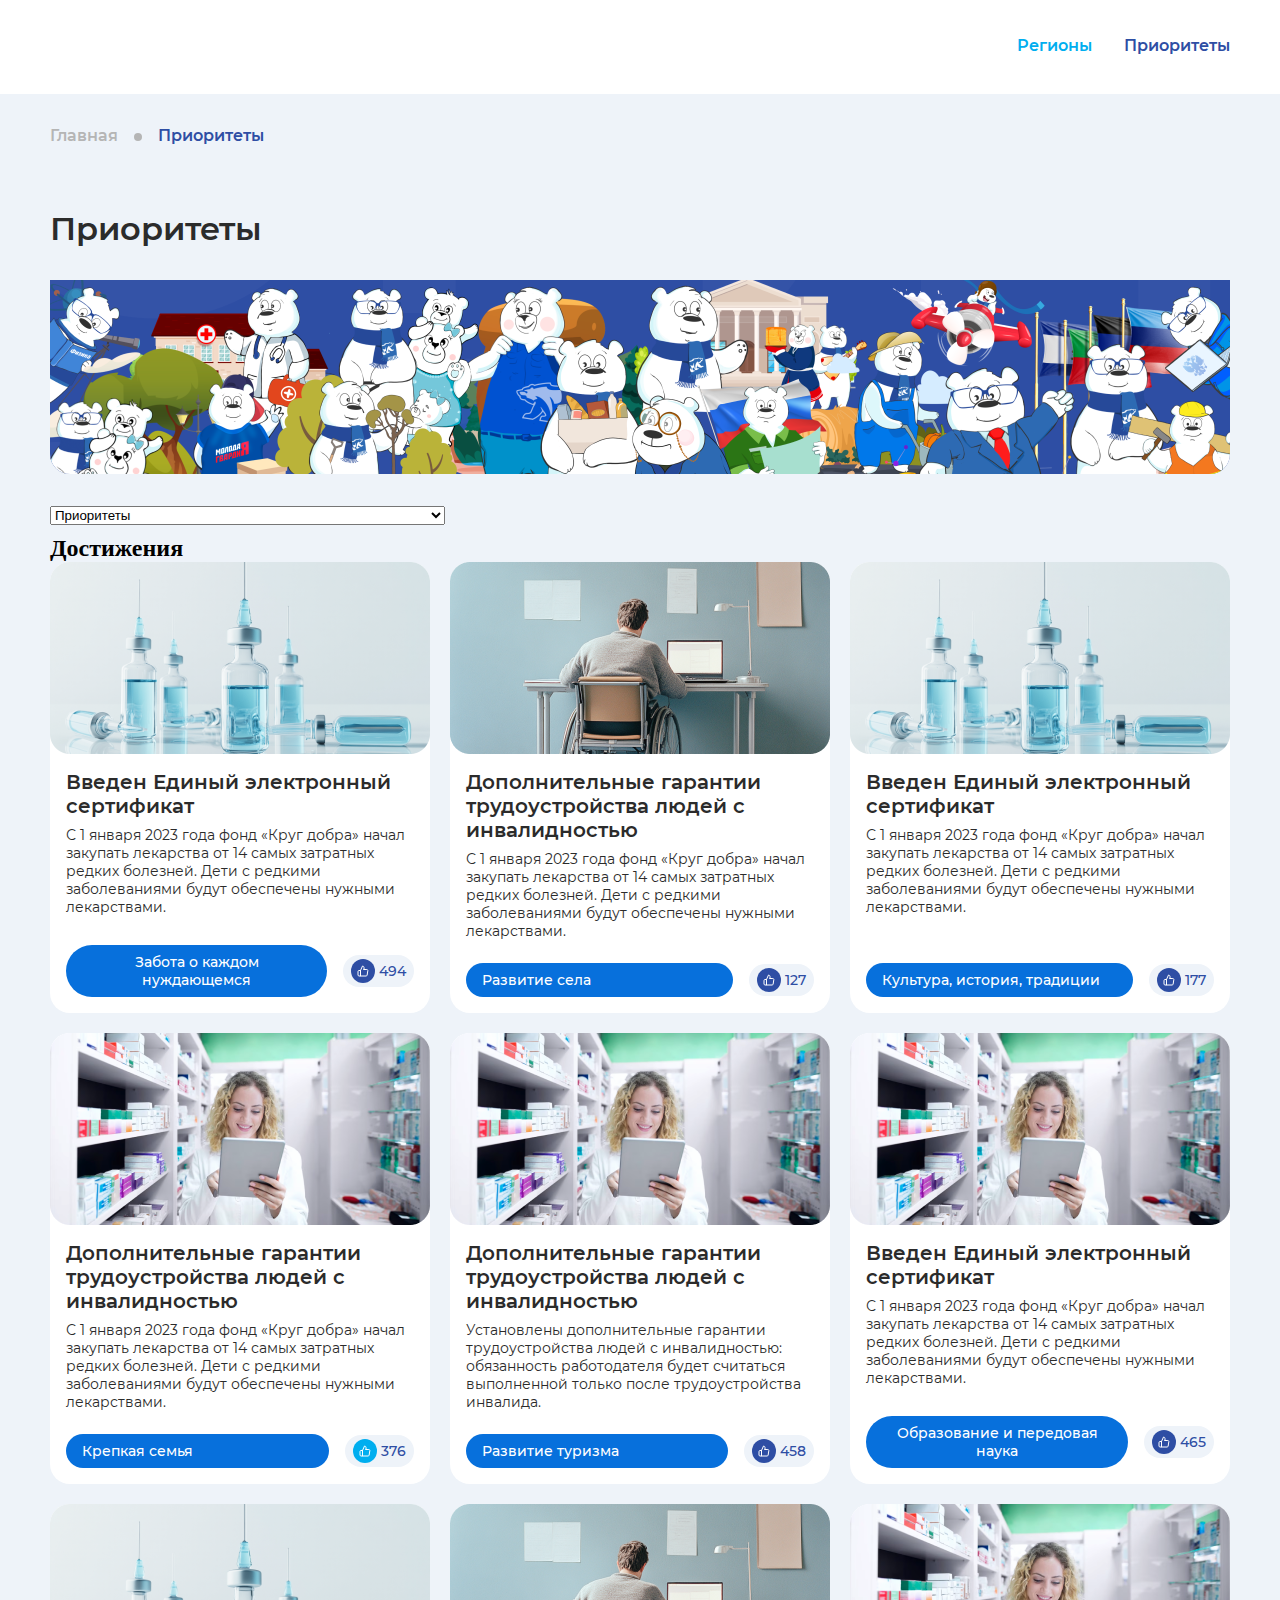
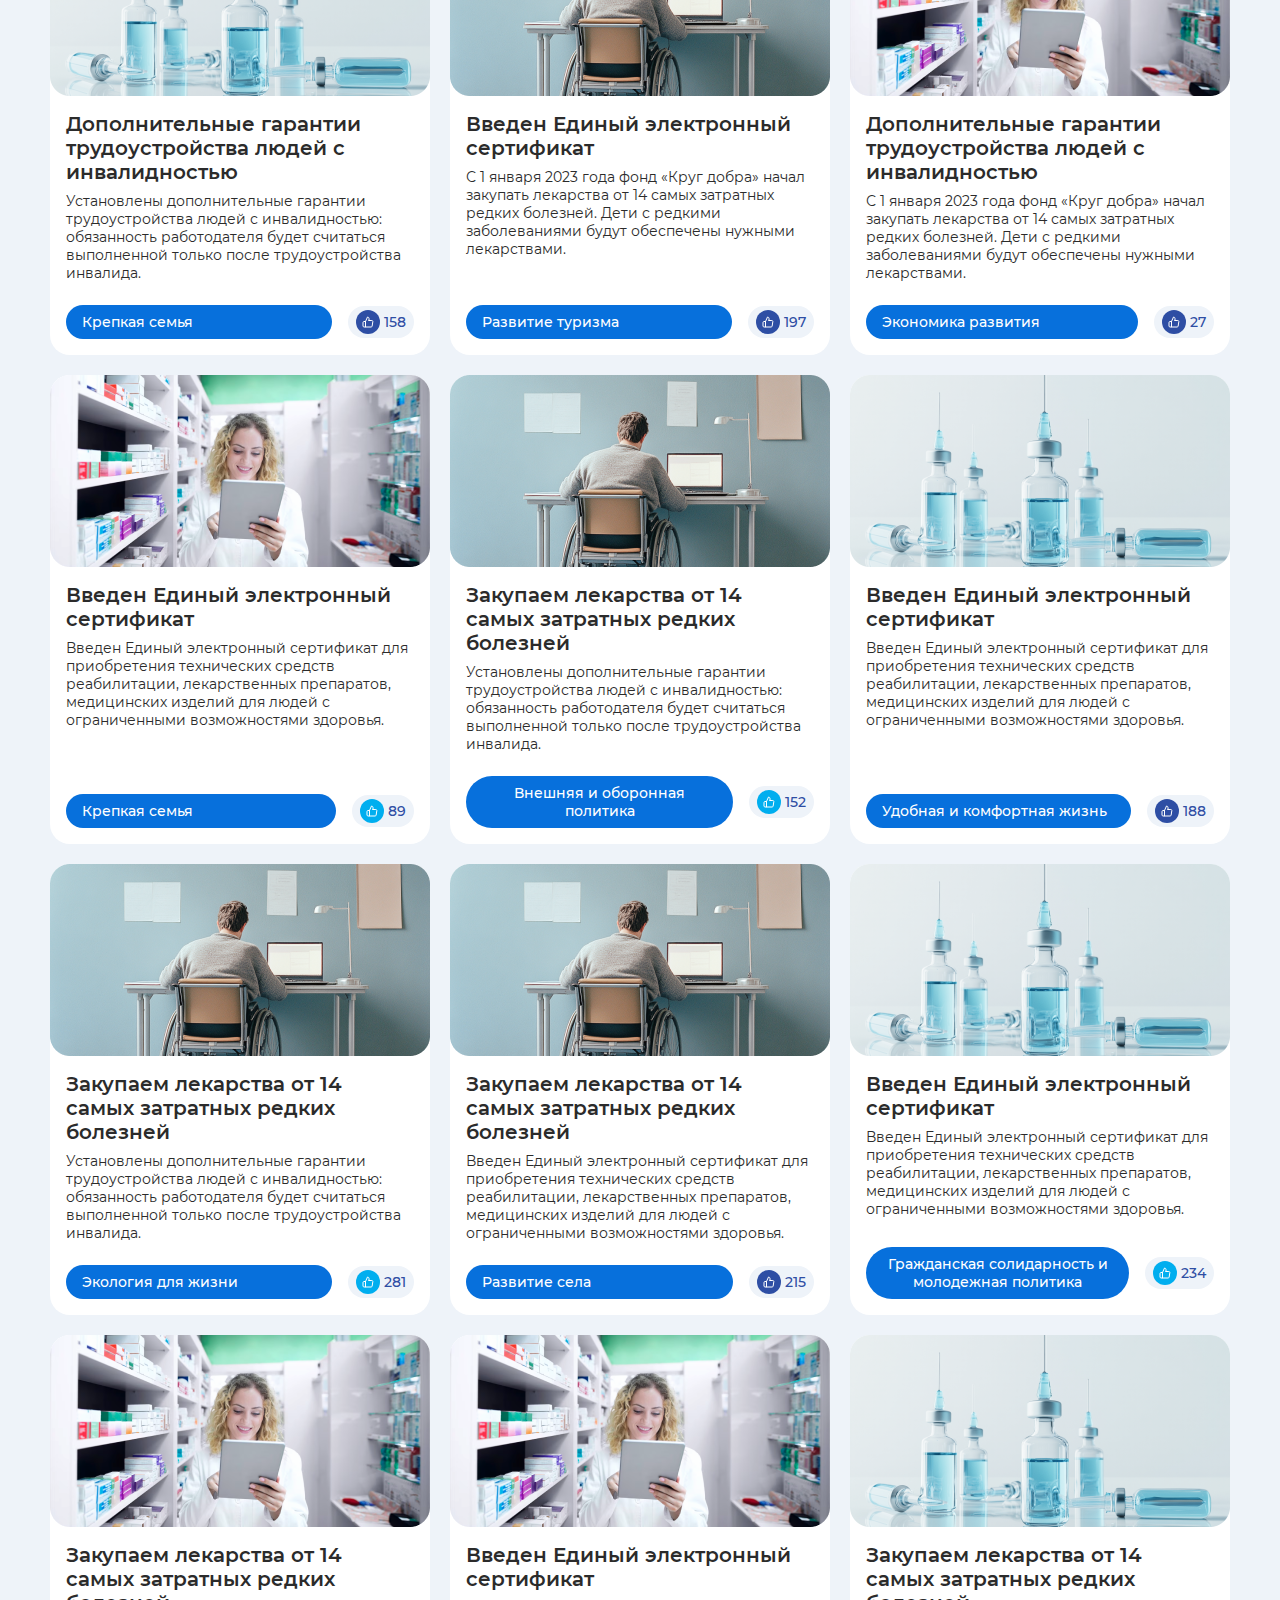
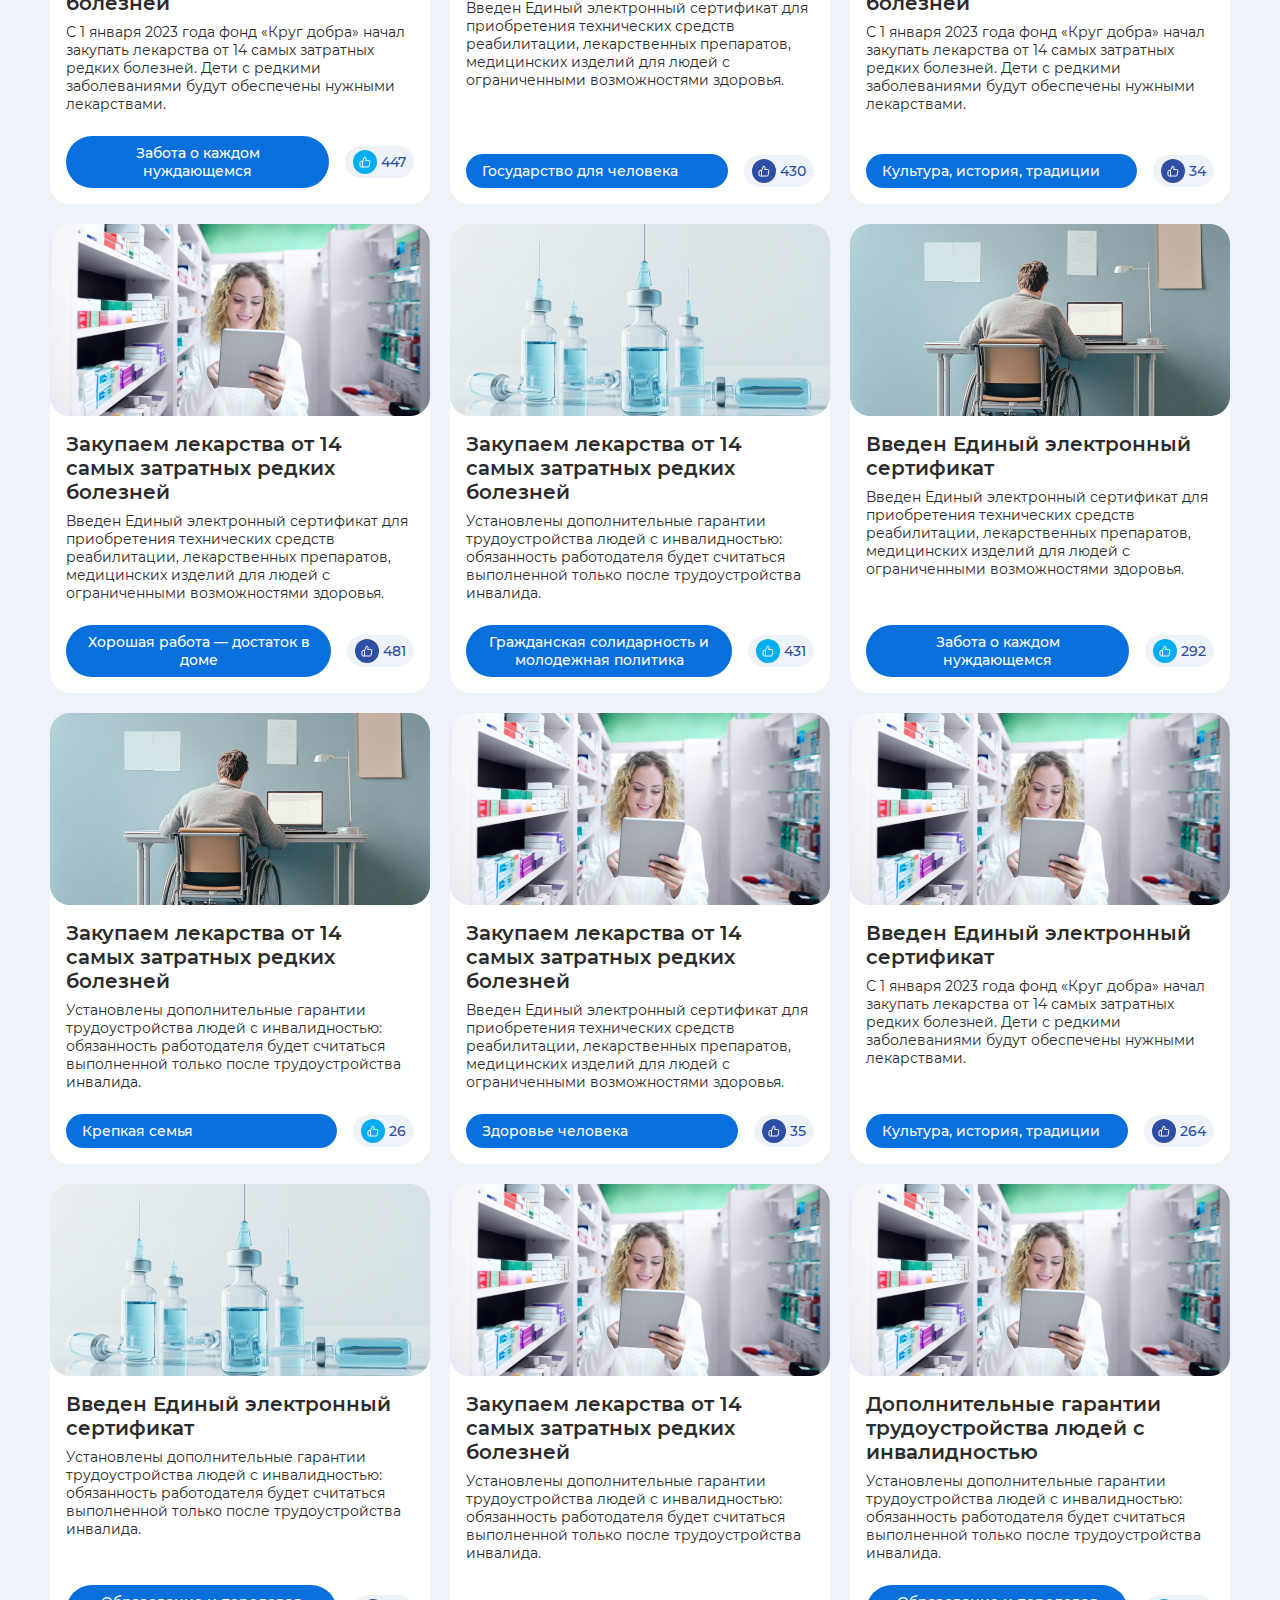
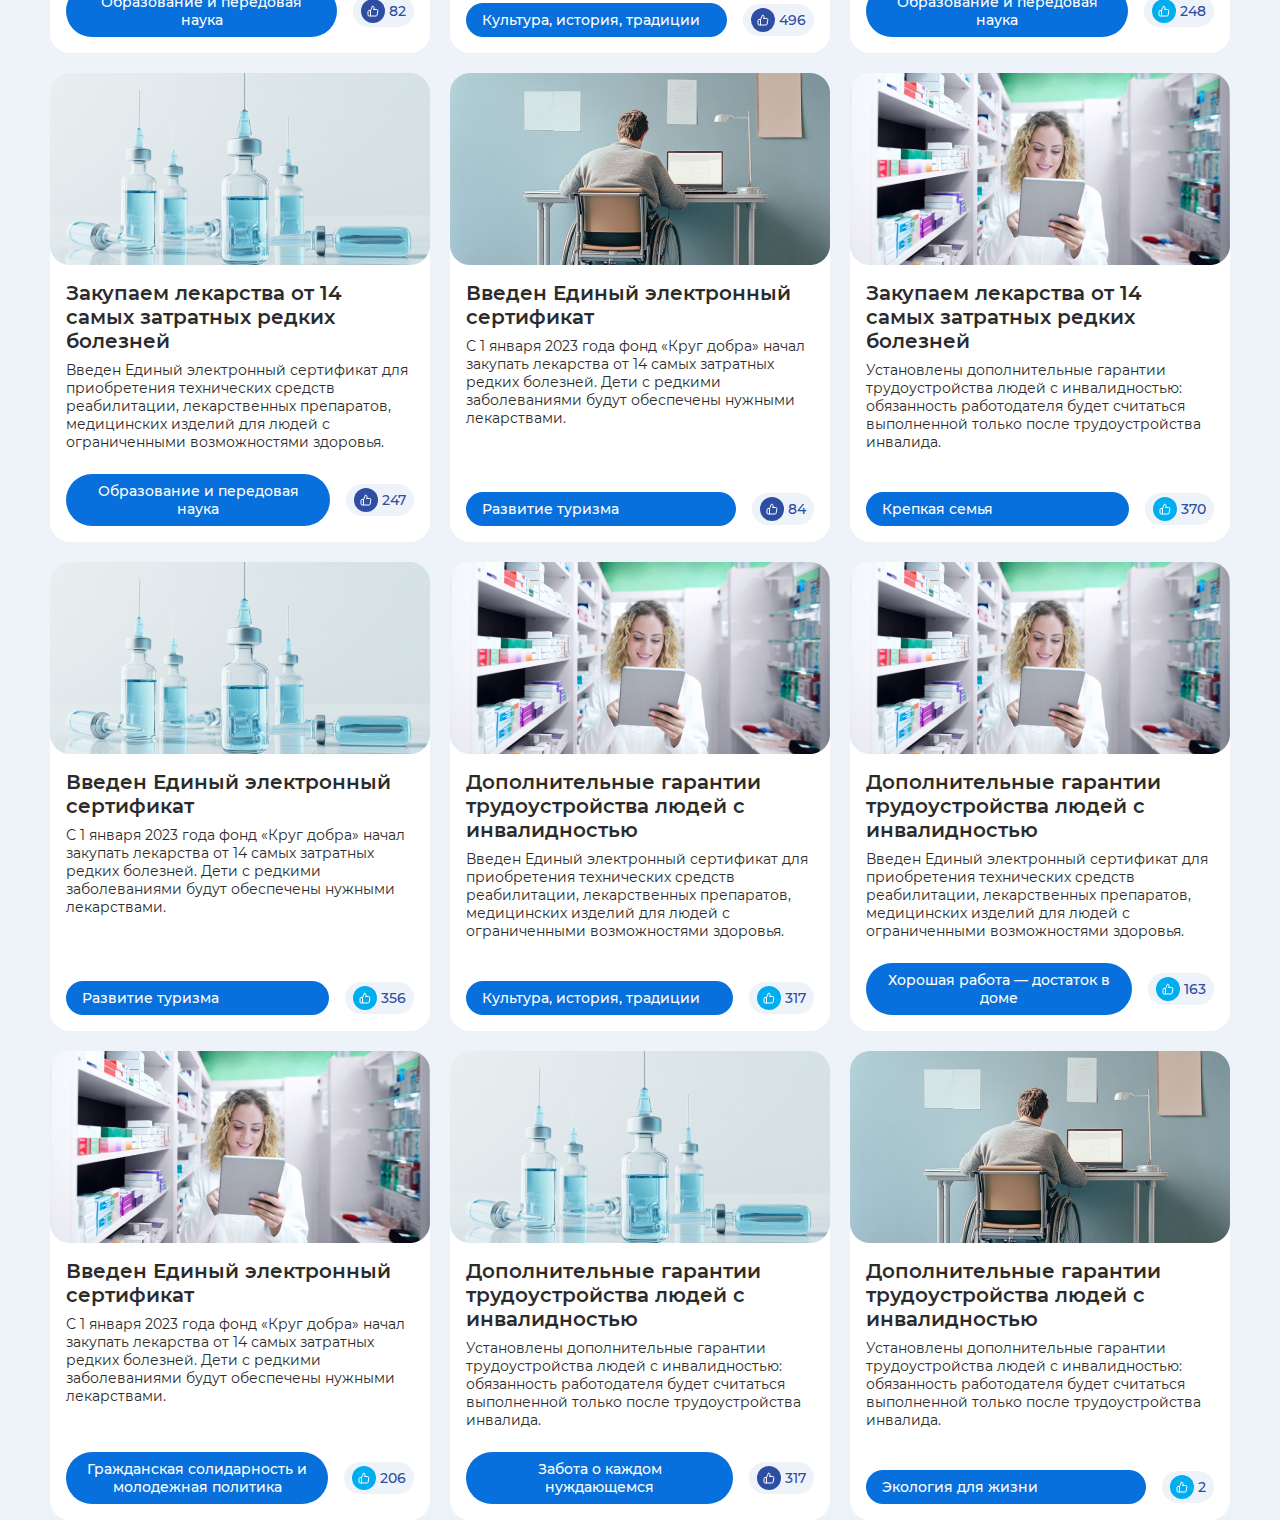
==== index.html @ 6c0d619b "last" ====
<!DOCTYPE html>
<html lang="ru">

<head>
    <meta charset="UTF-8">
    <meta name="viewport" content="width=device-width, initial-scale=1.0">
    <title>Document</title>
    <link rel="stylesheet" href="./css/style.css">
    <style>
        #filter {
            margin-bottom: 10px;
        }

        .item {
            display: block;
        }

        .tag {
            display: inline-block;
            padding: 5px 10px;
            background-color: #007BFF;
            color: white;
            border-radius: 5px;
            margin-right: 5px;
            cursor: pointer;
        }

        .tag:hover {
            background-color: #0056b3;
        }

        .opacity {
            opacity: 1 !important;
        }

        .hidden {
            display: none;
        }

        .filter-badge {
            display: inline-block;
            background: #007bff;
            color: white;
            padding: 5px 10px;
            margin: 5px;
            border-radius: 5px;
        }

        .remove {
            cursor: pointer;
            margin-left: 5px;
            color: red;
        }
    </style>
    <script type="application/ld+json">
        {
            "@context": "http://schema.org",
            "@type": "ItemList",
            "itemListElement": []
        }
        </script>
    <script type="module" defer src="./js/script.js"></script>
</head>

<body>
    <header class="header">
        <div class="header__content container">
            <nav class="header__nav">
                <ul class="header__list">
                    <li class="header__item">
                        <a class="header__link" href="">
                            Регионы
                        </a>
                    </li>
                    <li class="header__item">
                        <a class="header__link active" href="">
                            Приоритеты
                        </a>
                    </li>
                </ul>
            </nav>
        </div>
    </header>
    <main class="main">
        <div class="breadcrumb">
            <div class="breadcrumb__content container">
                <ul class="breadcrumb__list" itemscope itemtype="http://schema.org/BreadcrumbList">
                    <li class="breadcrumb__item" itemprop="itemListElement" itemscope
                        itemtype="http://schema.org/ListItem">
                        <a class="breadcrumb__link" target="_blank" href="/" itemprop="item">
                            <span itemprop="name">Главная</span>
                        </a>
                        <meta itemprop="position" content="1" />
                    </li>
                    <li class="breadcrumb__item">
                        <svg class="breadcrumb__point-svg">
                            <use xlink:href="./images/svg/sprite.svg#point"></use>
                        </svg>
                    </li>
                    <li class="breadcrumb__item" itemprop="itemListElement" itemscope
                        itemtype="http://schema.org/ListItem">
                        <a class="breadcrumb__link active" target="_blank" href="/category/articles/" itemprop="item">
                            <span itemprop="name">Приоритеты</span>
                        </a>
                        <meta itemprop="position" content="2" />
                    </li>
                </ul>
            </div>
        </div>
        <section class="priorities">
            <div class="priorities__content container">
                <h1 class="priorities__heading-h1">
                    Приоритеты
                </h1>
                <ul class="priorities__bears" id="imageList">
                </ul>
                <div id="filterBadges"></div>
            </div>
        </section>
        <section class="achievements">
            <div class="achievements__content container">
                <div class="achievements__filter">
                    <select id="filter">
                        <option value="">Приоритеты</option>
                    </select>
                    <div id="tags"></div>
                    <div class="achievements__filter-content">
                    </div>
                    <h2 class="achievements__heading-h2">
                        Достижения
                    </h2>
                    <ul class="achievements__list" id="cardsList">
                    </ul>
                </div>
            </div>
        </section>
    </main>

</body>

</html>
---- css/style.css ----
:root {
  /* common */
  --containerMaxWidth: 1240px;
  /* fonts */
  --font-standart: "Arial, sans-serif";
  --font-MontserratRegular: "MontserratRegular";
  --font-MontserratBold: "MontserratBold";
  --font-MontserratMedium: "MontserratMedium";
  --font-MontserratSemiBold: "MontserratSemiBold";
  /* color */
  --white: #FFFFFF;
  --black: #000000;
  --blue-A4: #2E4EA4;
  --blue-EF: #00aeef;
  --blue-DC: #0770dc;
  --dark-2B: #2b2b2b;
  --grey-F9: #EEF3F9;
  --grey-B5: #b5b5b5;
  /* UI */
  --section-shadow: rgba(8, 24, 111, 0.2);
}

@font-face {
  font-family: "MontserratRegular";
  src: url("../fonts/Montserrat-Regular.woff2") format("woff2");
  font-weight: normal;
  font-style: normal;
}
@font-face {
  font-family: "MontserratBold";
  src: url("../fonts/Montserrat-Bold.woff2") format("woff2");
  font-weight: normal;
  font-style: normal;
}
@font-face {
  font-family: "MontserratMedium";
  src: url("../fonts/Montserrat-Medium.woff2") format("woff2");
  font-weight: normal;
  font-style: normal;
}
@font-face {
  font-family: "MontserratSemiBold";
  src: url("../fonts/Montserrat-SemiBold.woff2") format("woff2");
  font-weight: normal;
  font-style: normal;
}
* {
  box-sizing: border-box;
  margin: 0;
  padding: 0;
}

html,
body {
  position: relative;
  background-color: var(--grey-F9);
}

a {
  color: inherit;
  text-decoration: none;
  outline: none;
}

ul {
  margin: 0;
  padding: 0;
  list-style: none;
}

picture {
  display: inline-block;
  height: 100%;
  width: auto;
  -o-object-fit: cover;
     object-fit: cover;
}

img {
  width: 100%;
  height: 100%;
  -o-object-fit: contain;
     object-fit: contain;
}

picture:focus,
img:focus,
div:focus,
svg:focus {
  outline: none;
}

button,
input {
  display: inline-block;
  border: none;
  outline: none;
  background-color: transparent;
  cursor: pointer;
}

.container {
  position: relative;
  max-width: var(--containerMaxWidth);
  margin: 0 auto;
  padding: 0 30px;
}

/* header */
.header {
  margin-bottom: 32px;
  background-color: var(--white);
}
.header__content {
  padding-top: 36px;
  padding-bottom: 39px;
}
.header__nav {
  text-align: right;
}
.header__list {
  display: flex;
  align-items: center;
  justify-content: flex-end;
  -moz-column-gap: 32px;
       column-gap: 32px;
}
.header__link {
  font-family: var(--font-MontserratSemiBold), var(--font-standart);
  font-weight: 600;
  line-height: normal;
  font-size: 16px;
  color: var(--blue-EF);
}
.header__link .active {
  color: var(--blue-A4);
}

/* main */
.breadcrumb {
  margin-bottom: 64px;
}
.breadcrumb__list {
  display: flex;
  justify-content: flex-start;
  align-items: center;
  -moz-column-gap: 16px;
       column-gap: 16px;
}
.breadcrumb__link {
  font-family: var(--font-MontserratSemiBold), var(--font-standart);
  font-weight: 600;
  line-height: normal;
  font-size: 16px;
  color: var(--grey-B5);
}
.breadcrumb__point-svg {
  width: 8px;
  height: 8px;
}

.active {
  color: var(--blue-A4);
}

/* priorities */
.priorities__content {
  margin-bottom: 32px;
}
.priorities__heading-h1 {
  margin-bottom: 32px;
  font-family: var(--font-MontserratSemiBold), var(--font-standart);
  font-weight: 600;
  line-height: normal;
  font-size: 32px;
  color: var(--dark-2B);
}
.priorities__bears {
  position: relative;
  min-height: 194px;
  background: url("../images/banner-bg.png") no-repeat center center transparent;
  border-bottom-right-radius: 20px;
  border-bottom-left-radius: 20px;
  overflow: hidden;
}
.priorities__bears-item {
  position: absolute;
  top: 0;
  right: 0;
  bottom: 0;
  left: 0;
  z-index: 0;
}
.priorities__bears-item:nth-child(16) {
  z-index: 1;
}
.priorities__bears-item:nth-child(15) {
  z-index: 2;
}
.priorities__bears-item:nth-child(14) {
  z-index: 3;
}
.priorities__bears-item:nth-child(13) {
  z-index: 4;
}
.priorities__bears-item:nth-child(12) {
  z-index: 5;
}
.priorities__bears-item:nth-child(11) {
  z-index: 6;
}
.priorities__bears-item:nth-child(10) {
  z-index: 7;
}
.priorities__bears-item:nth-child(9) {
  z-index: 8;
}
.priorities__bears-item:nth-child(8) {
  z-index: 9;
}
.priorities__bears-item:nth-child(7) {
  z-index: 10;
}
.priorities__bears-item:nth-child(6) {
  z-index: 11;
}
.priorities__bears-item:nth-child(5) {
  z-index: 12;
}
.priorities__bears-item:nth-child(4) {
  z-index: 13;
}
.priorities__bears-item:nth-child(3) {
  z-index: 14;
}
.priorities__bears-item:nth-child(2) {
  z-index: 15;
}
.priorities__bears-item:nth-child(1) {
  z-index: 16;
}

/* achievements */
.achievements__list {
  display: grid;
  grid-template-columns: repeat(3, 1fr);
  gap: 20px;
}
.achievements__item {
  height: auto;
  border-radius: 20px;
  background-color: var(--white);
}
.achievements__article {
  display: flex;
  flex-direction: column;
  height: 100%;
}
.achievements__img {
  width: 100%;
  height: auto;
}
.achievements__wrap {
  display: flex;
  height: 100%;
  flex-direction: column;
  padding: 16px;
}
.achievements__heading-h3 {
  margin-bottom: 8px;
  font-family: var(--font-MontserratSemiBold), var(--font-standart);
  font-weight: 600;
  line-height: normal;
  font-size: 20px;
  color: var(--dark-2B);
}
.achievements__desc {
  margin-bottom: 23px;
  font-family: var(--font-MontserratRegular), var(--font-standart);
  font-weight: 400;
  line-height: normal;
  font-size: 14px;
  color: var(--dark-2B);
}
.achievements__social {
  display: grid;
  grid-template-columns: 1fr max-content;
  grid-template-rows: 1fr;
  -moz-column-gap: 16px;
       column-gap: 16px;
  align-items: center;
  justify-content: space-between;
  margin-top: auto;
}
.achievements__tag {
  display: inline-flex;
  padding: 8px 16px 8px 16px;
  font-family: var(--font-MontserratMedium), var(--font-standart);
  font-weight: 500;
  line-height: normal;
  font-size: 14px;
  text-align: center;
  color: var(--white);
  border-radius: 100px;
  background-color: var(--blue-DC);
}
.achievements__svg {
  width: 24px;
  height: 24px;
}
.achievements__wrap-like {
  display: flex;
  align-items: center;
  justify-content: space-between;
  -moz-column-gap: 4px;
       column-gap: 4px;
  padding: 4px 8px 4px 8px;
  background: var(--grey-F9);
  border-radius: 100px;
}
.achievements__like {
  display: inline-flex;
  justify-self: flex-end;
  font-family: var(--font-MontserratMedium), var(--font-standart);
  font-weight: 500;
  line-height: normal;
  font-size: 14px;
  color: var(--blue-A4);
}/*# sourceMappingURL=style.css.map */
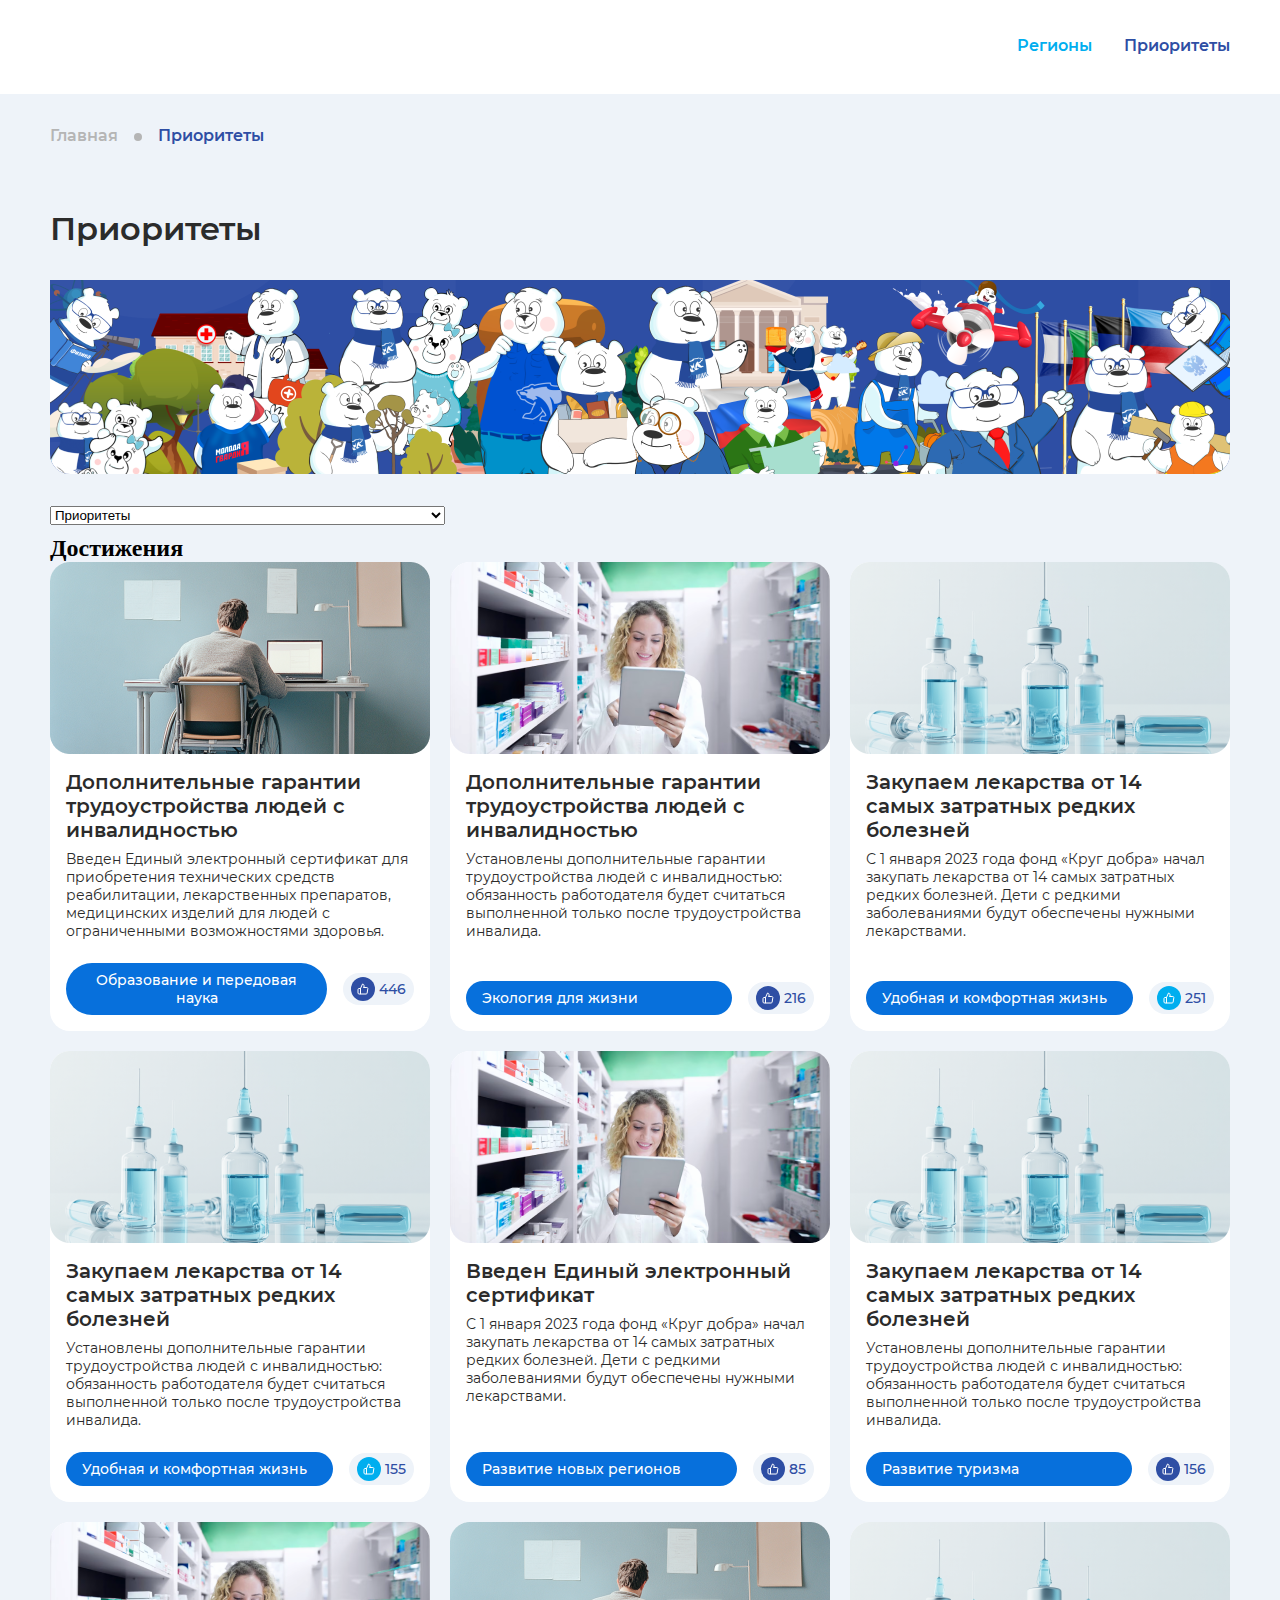
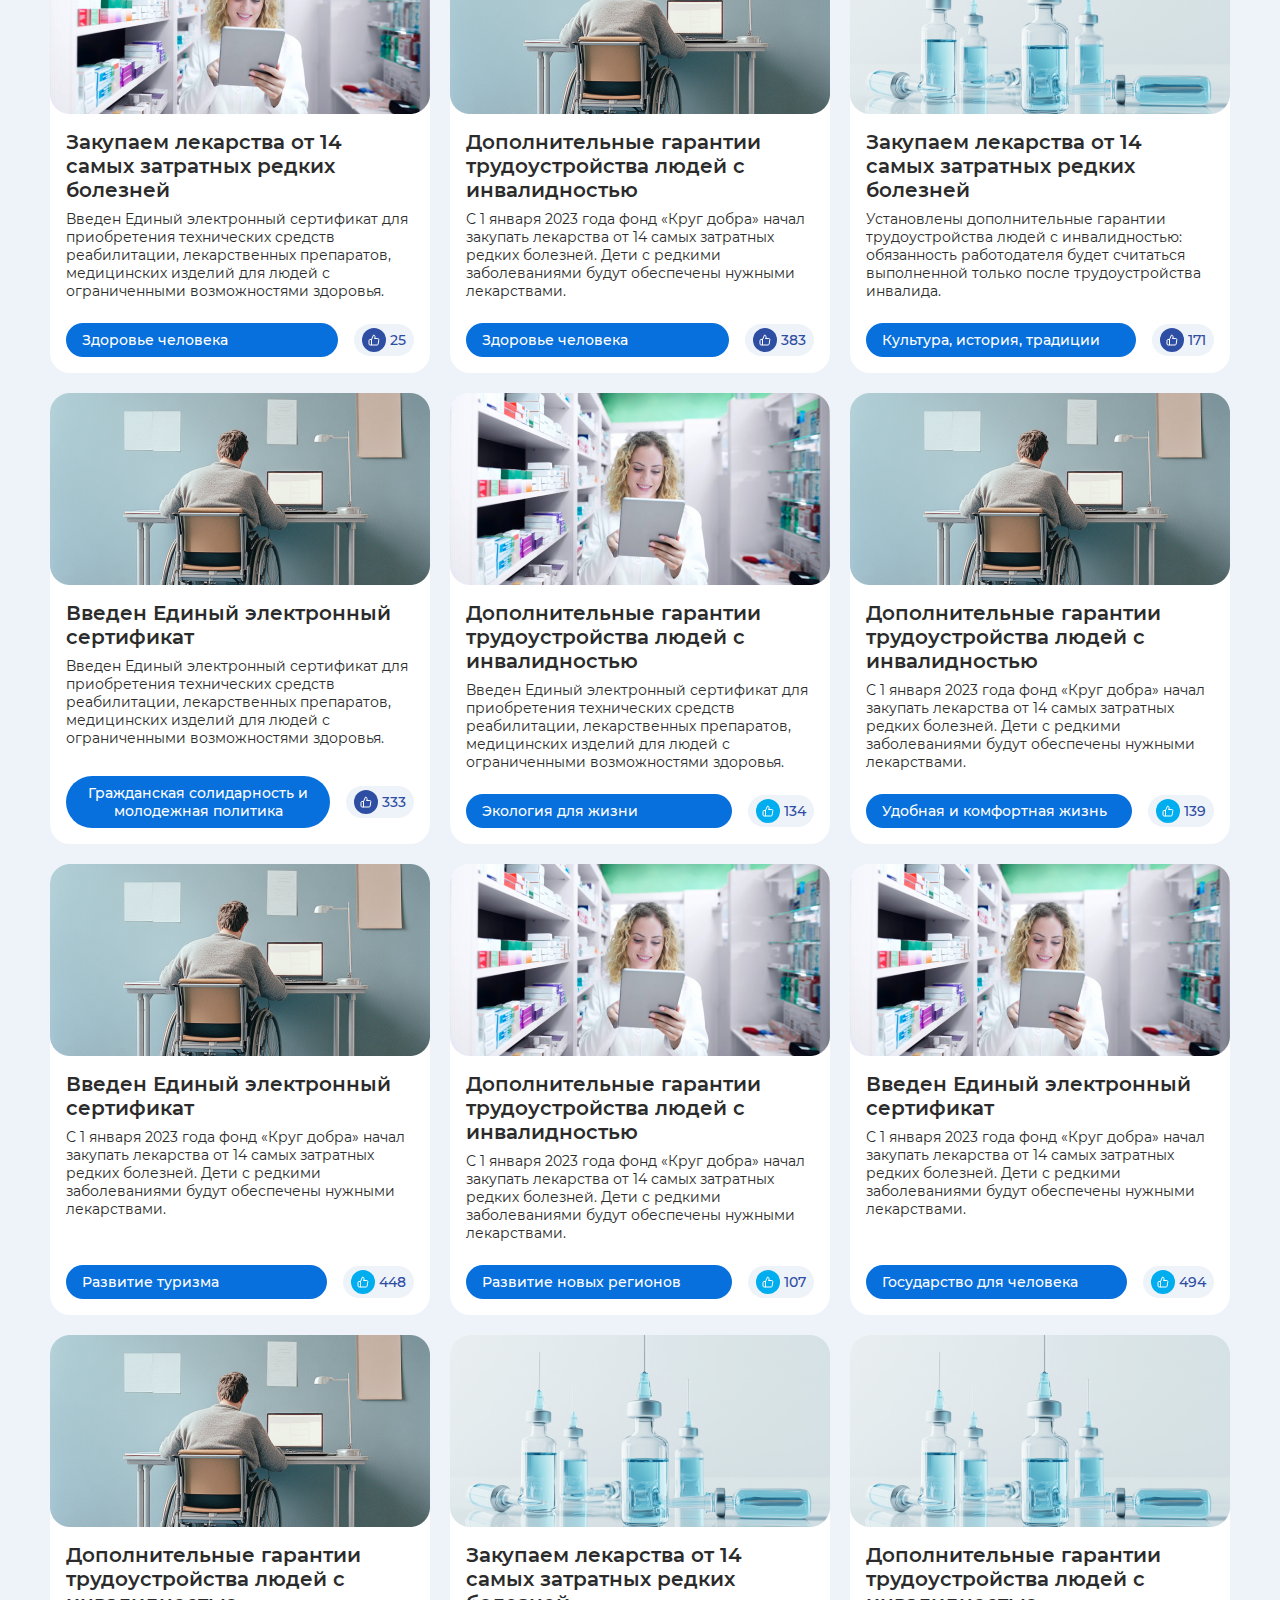
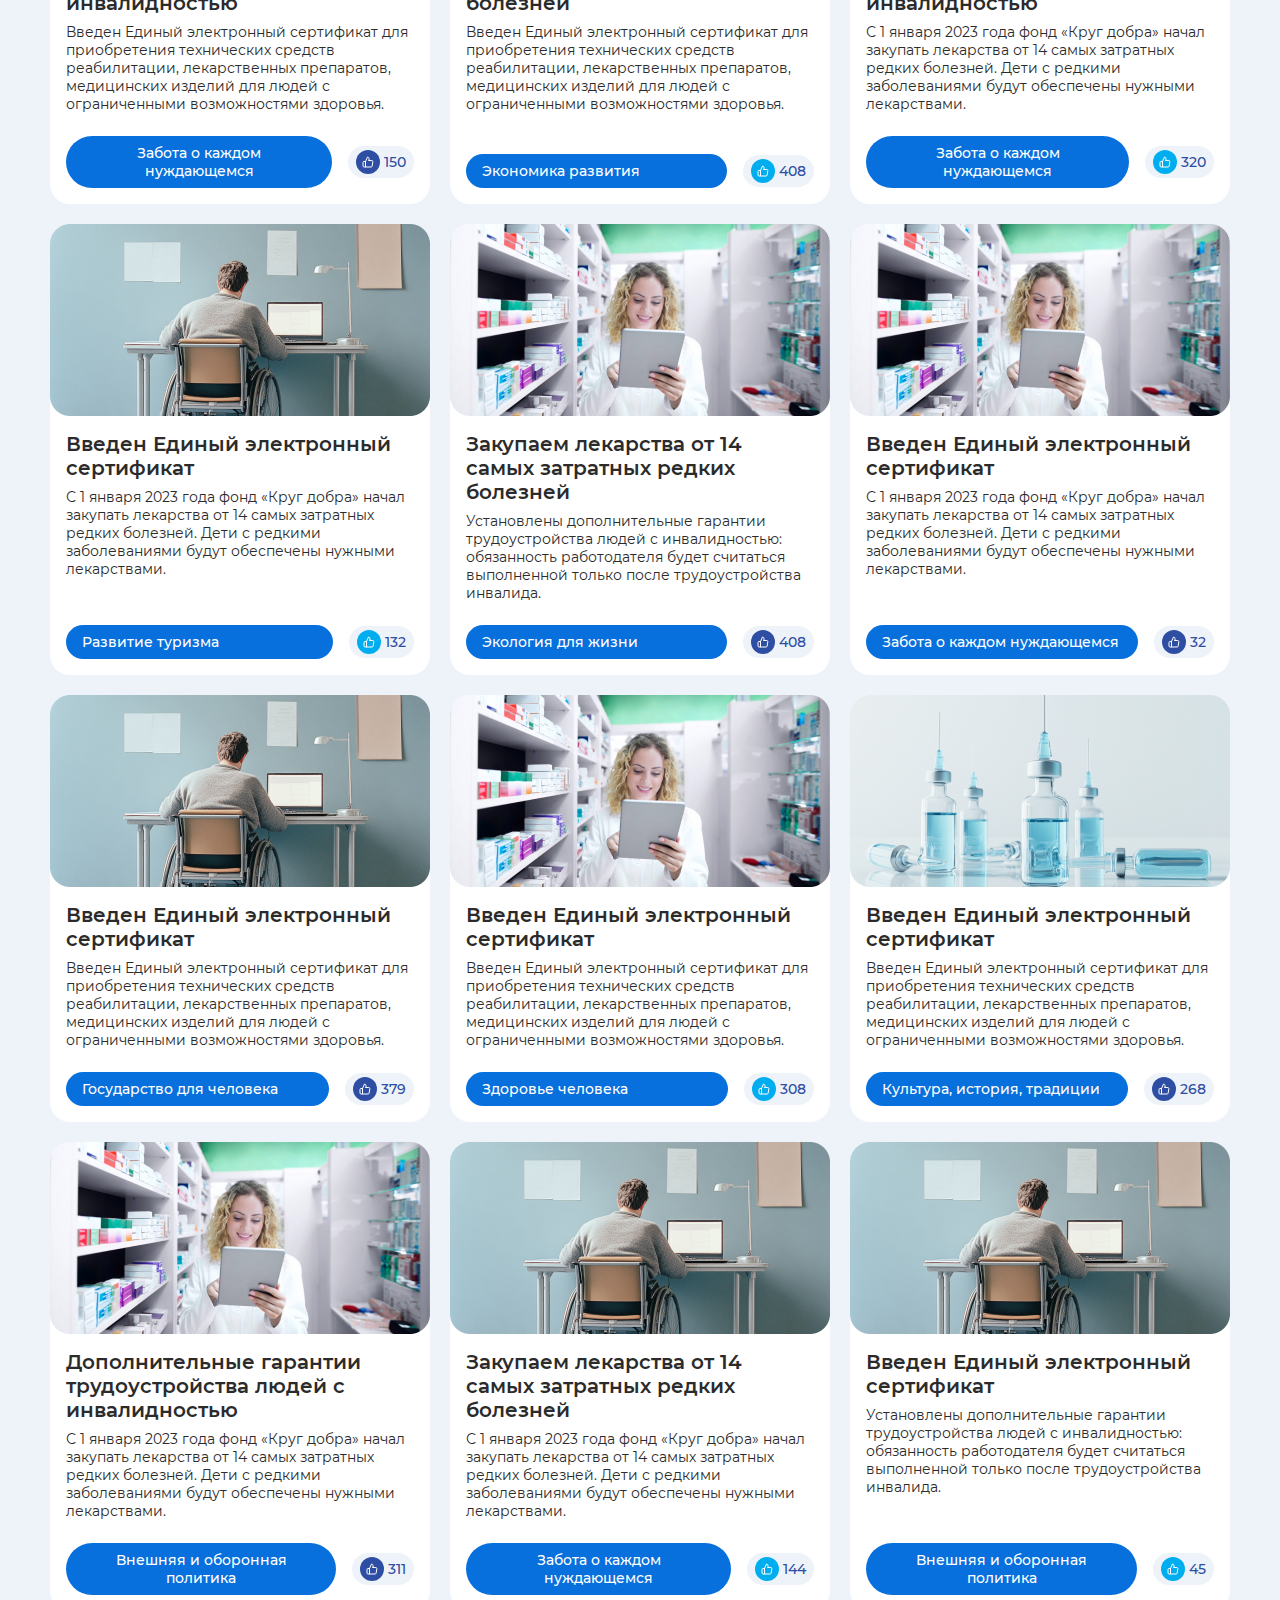
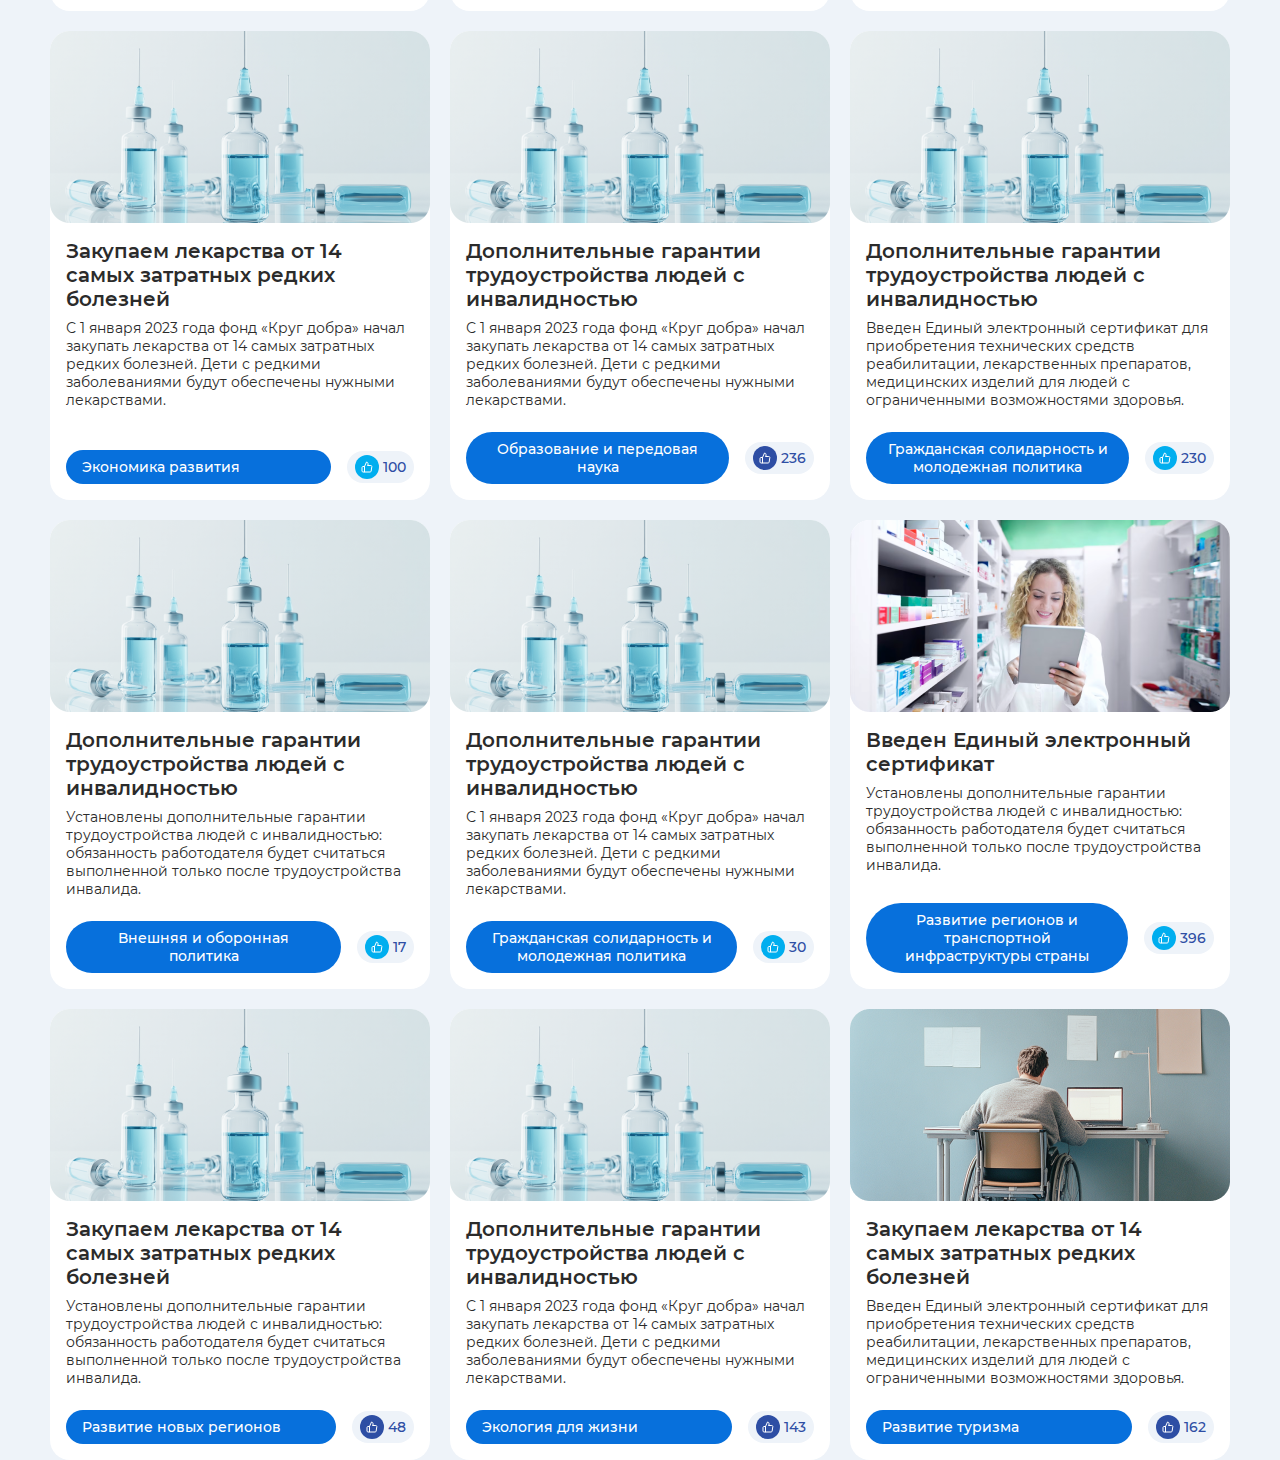
==== commit e77826b6: "last" ====
--- a/index.html
+++ b/index.html
@@ -59,7 +59,7 @@
             "itemListElement": []
         }
         </script>
-    <script type="module" defer src="./js/script.js"></script>
+    <script type="module" defer src="../js/script.js"></script>
 </head>
 
 <body>
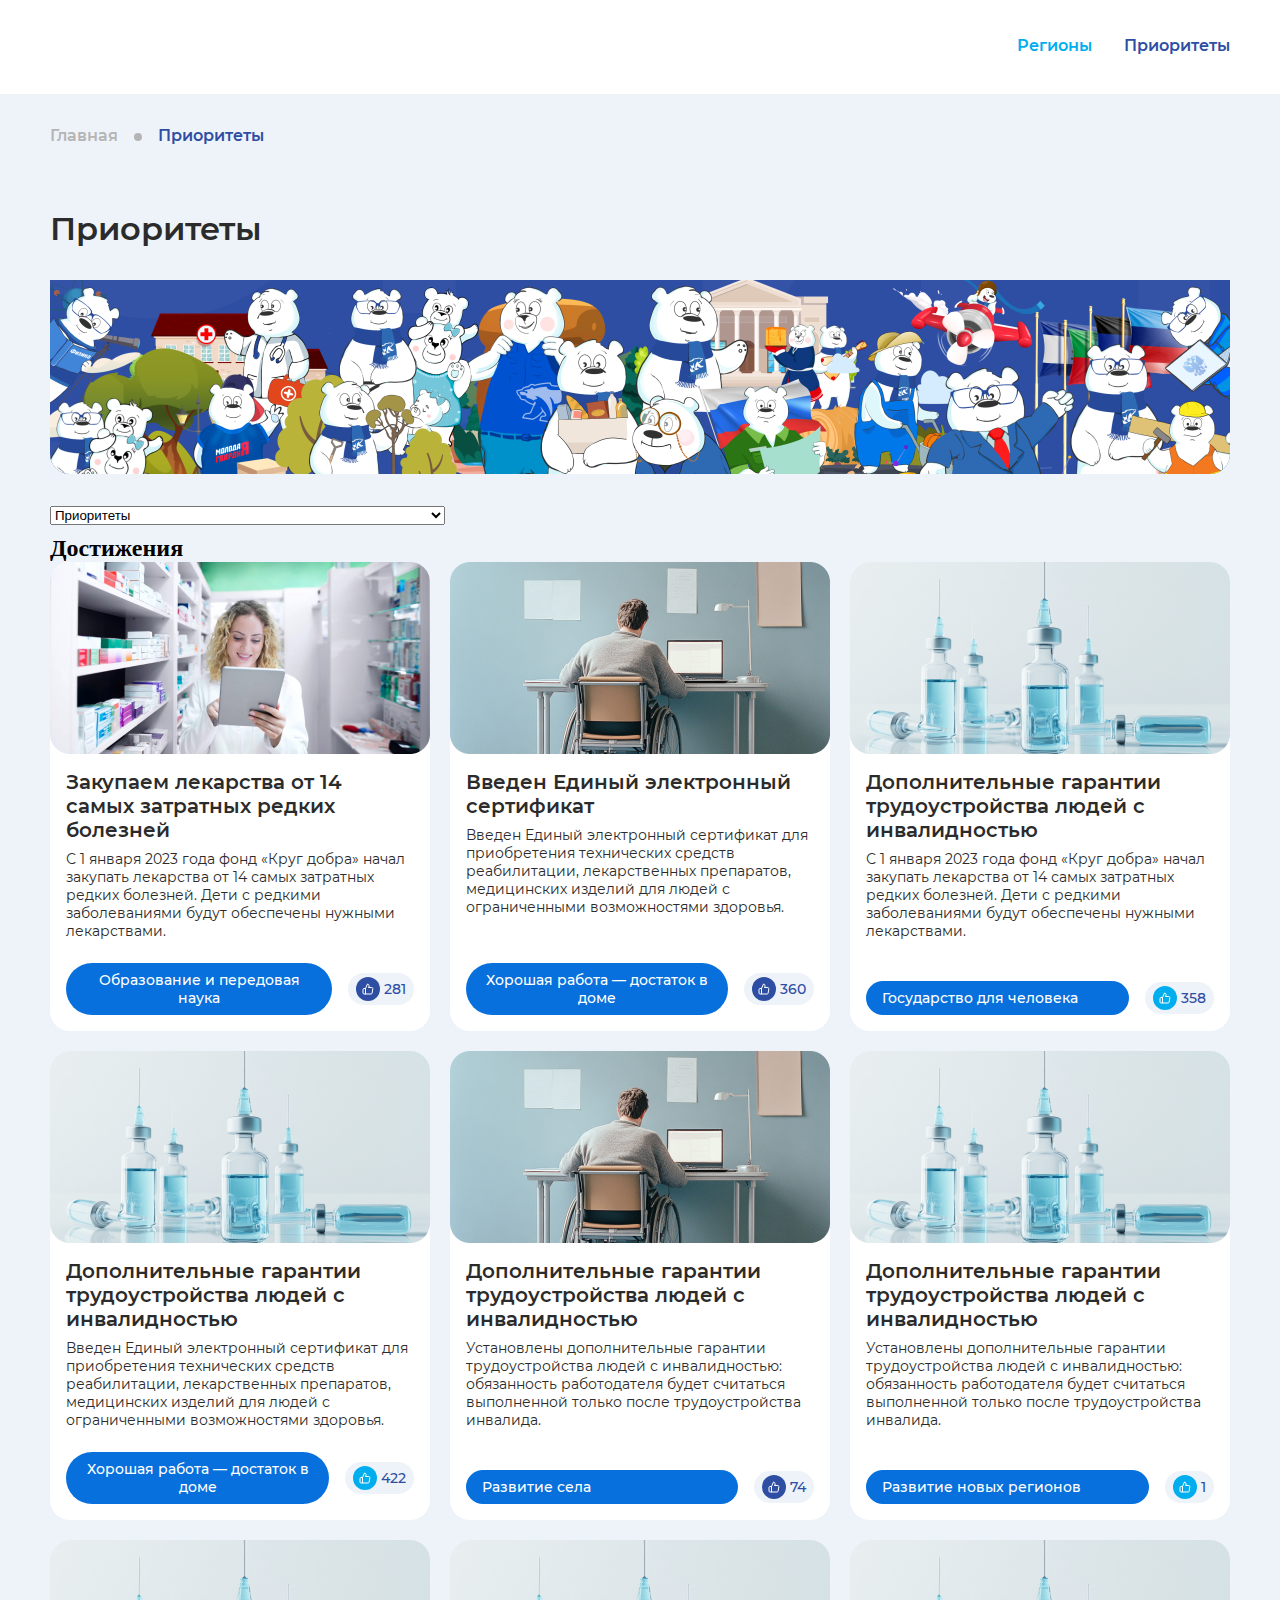
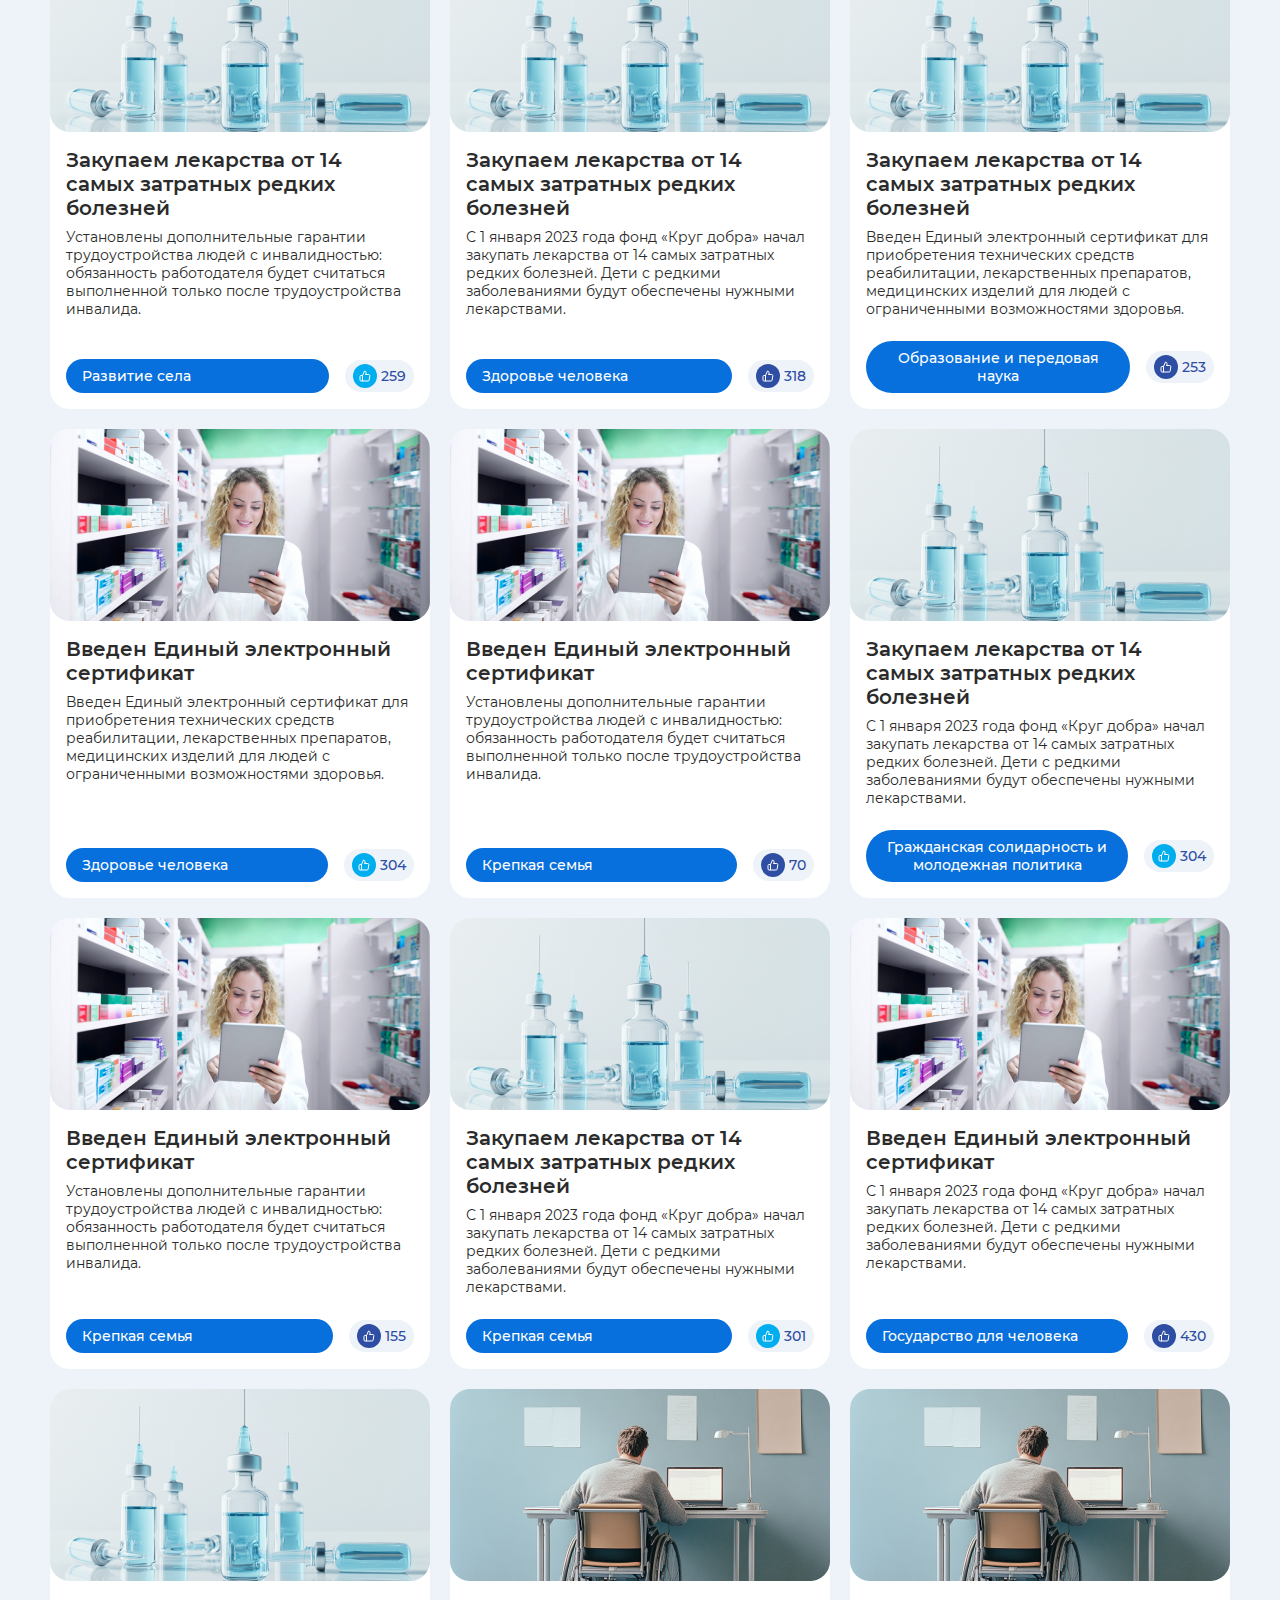
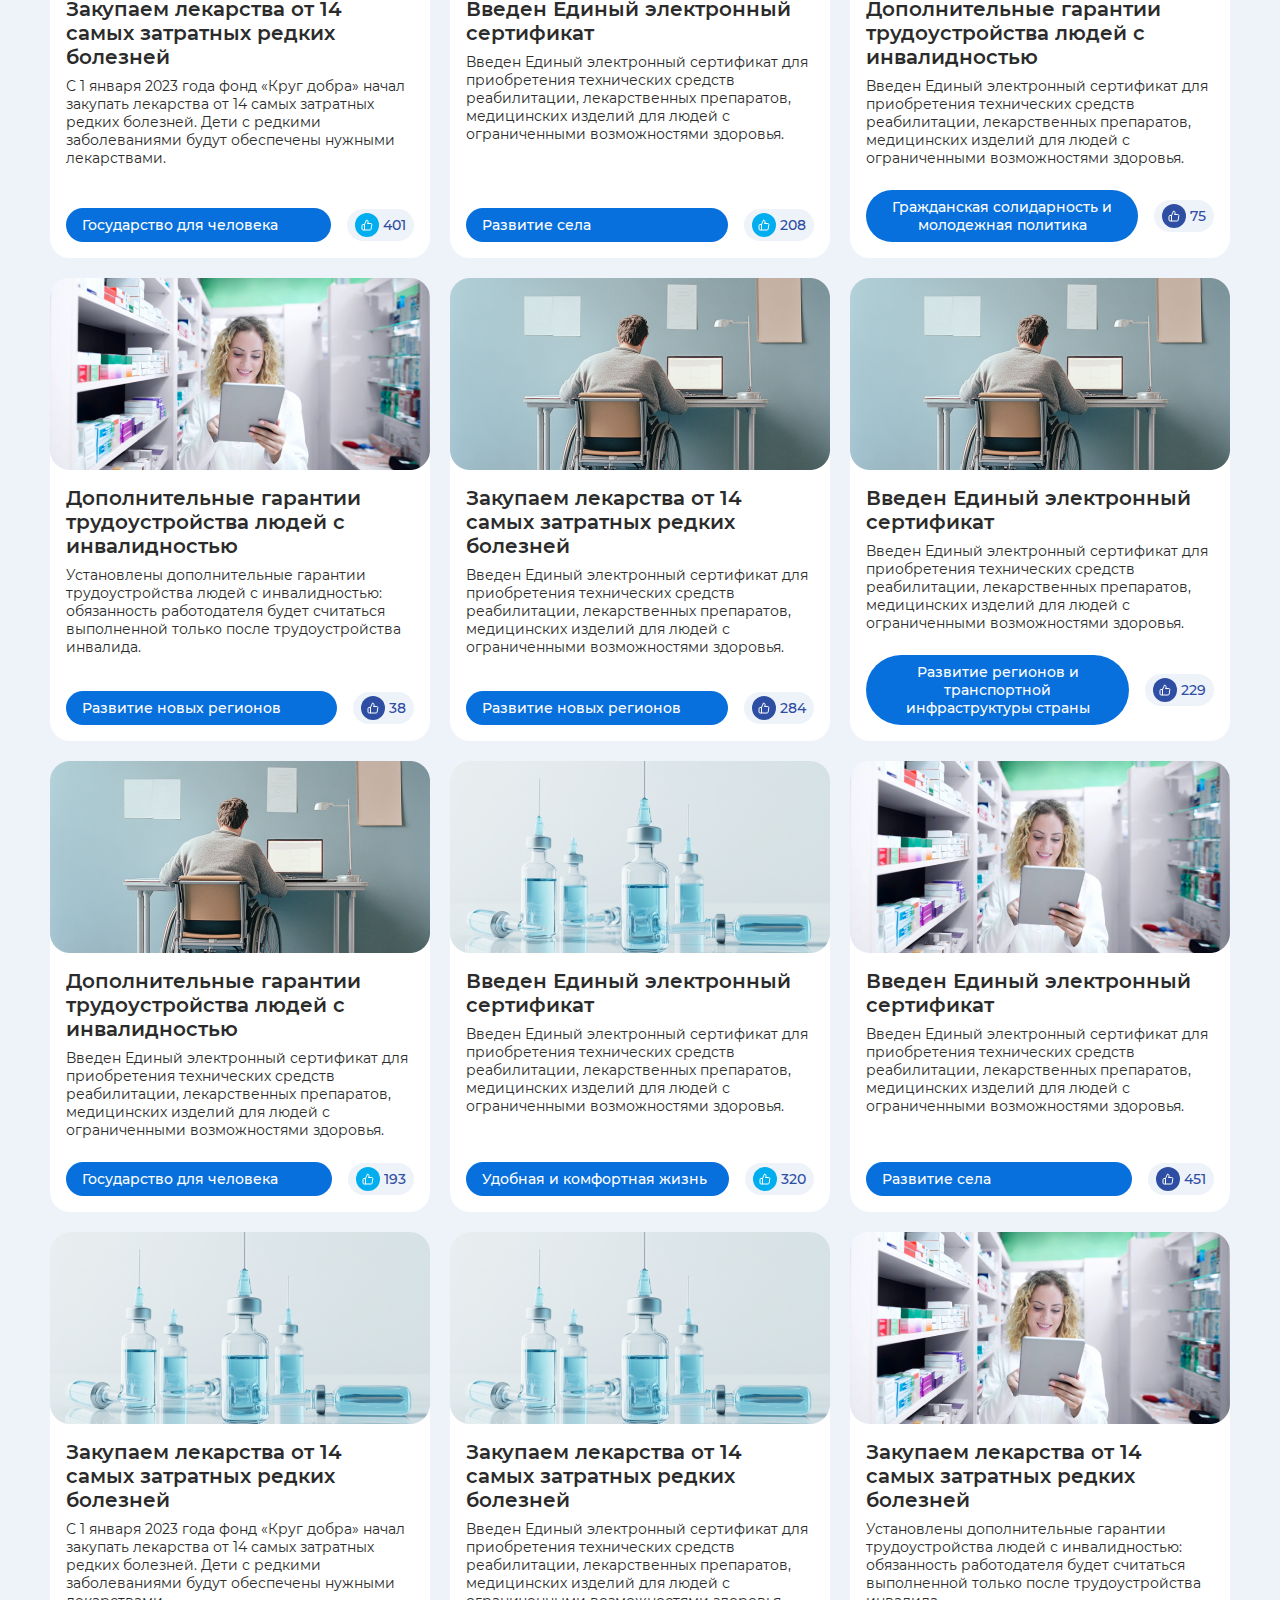
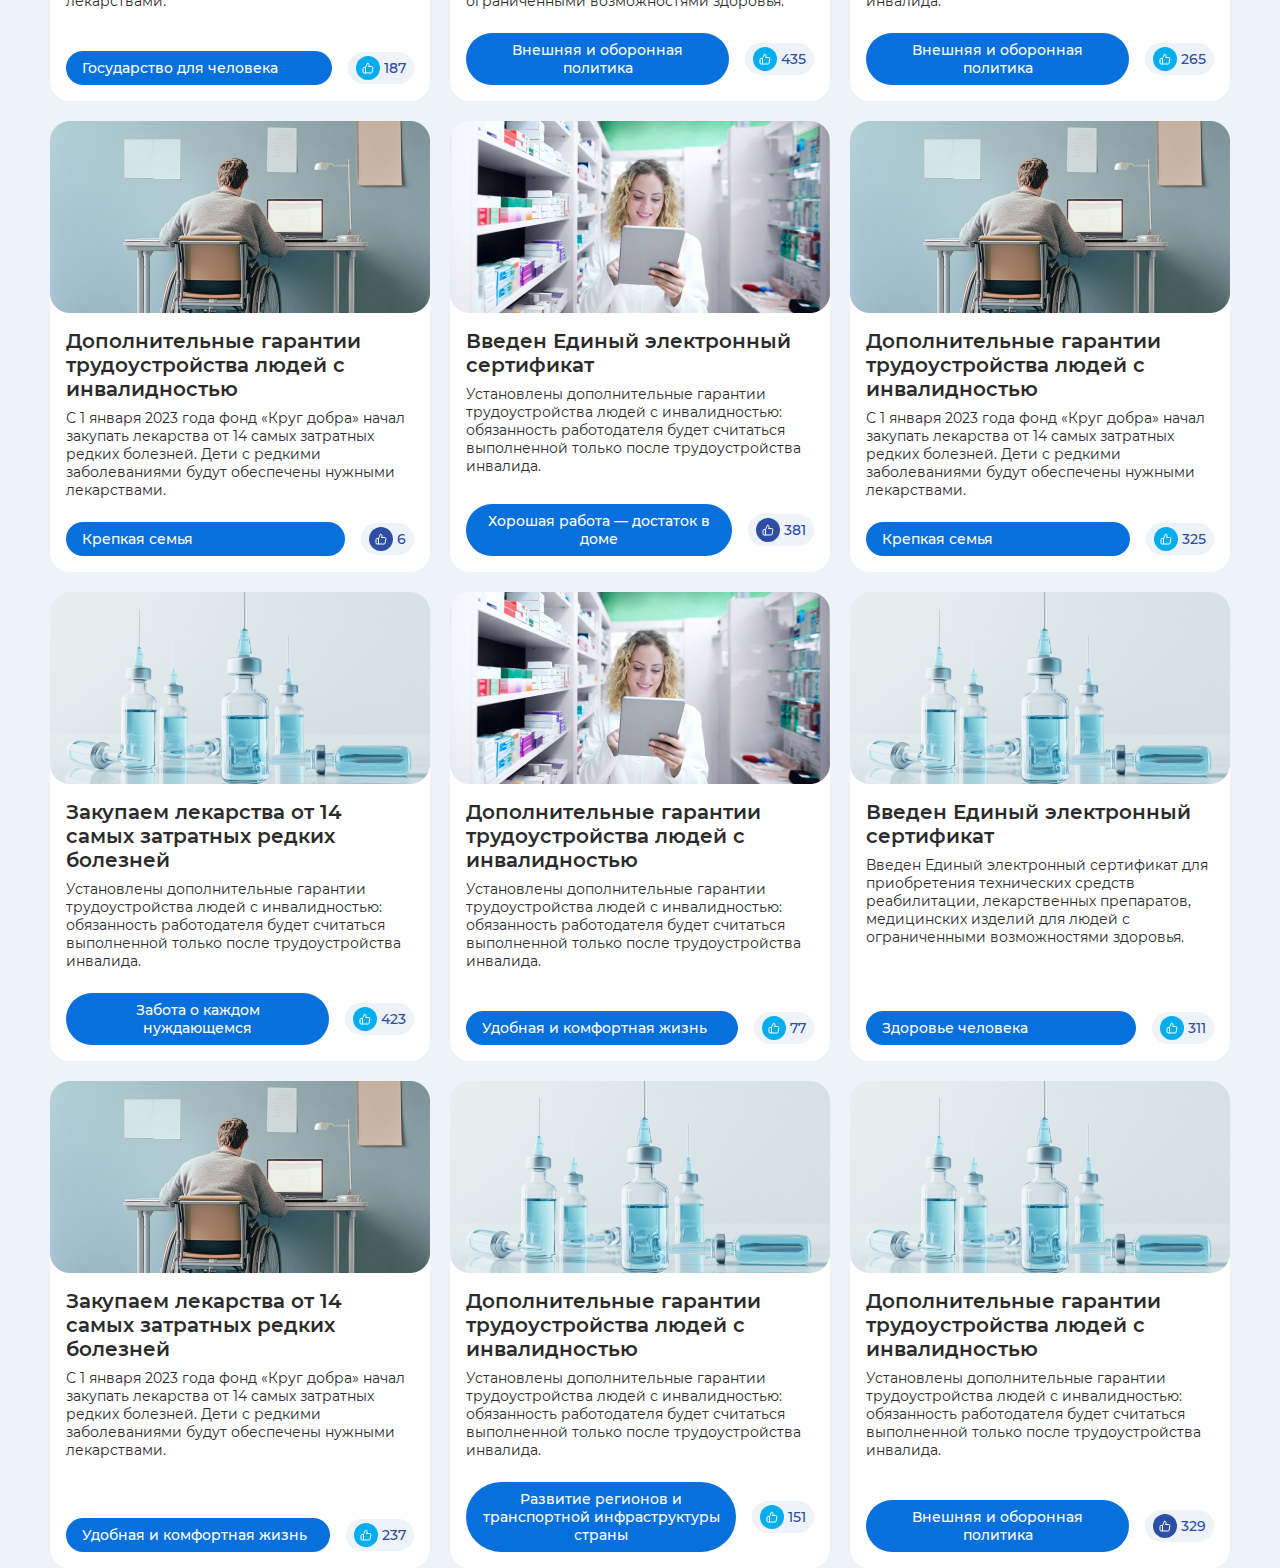
==== commit 8e784e5b: "last" ====
--- a/index.html
+++ b/index.html
@@ -59,7 +59,7 @@
             "itemListElement": []
         }
         </script>
-    <script type="module" defer src="../js/script.js"></script>
+    <script type="module" defer src="./js/script.js"></script>
 </head>
 
 <body>
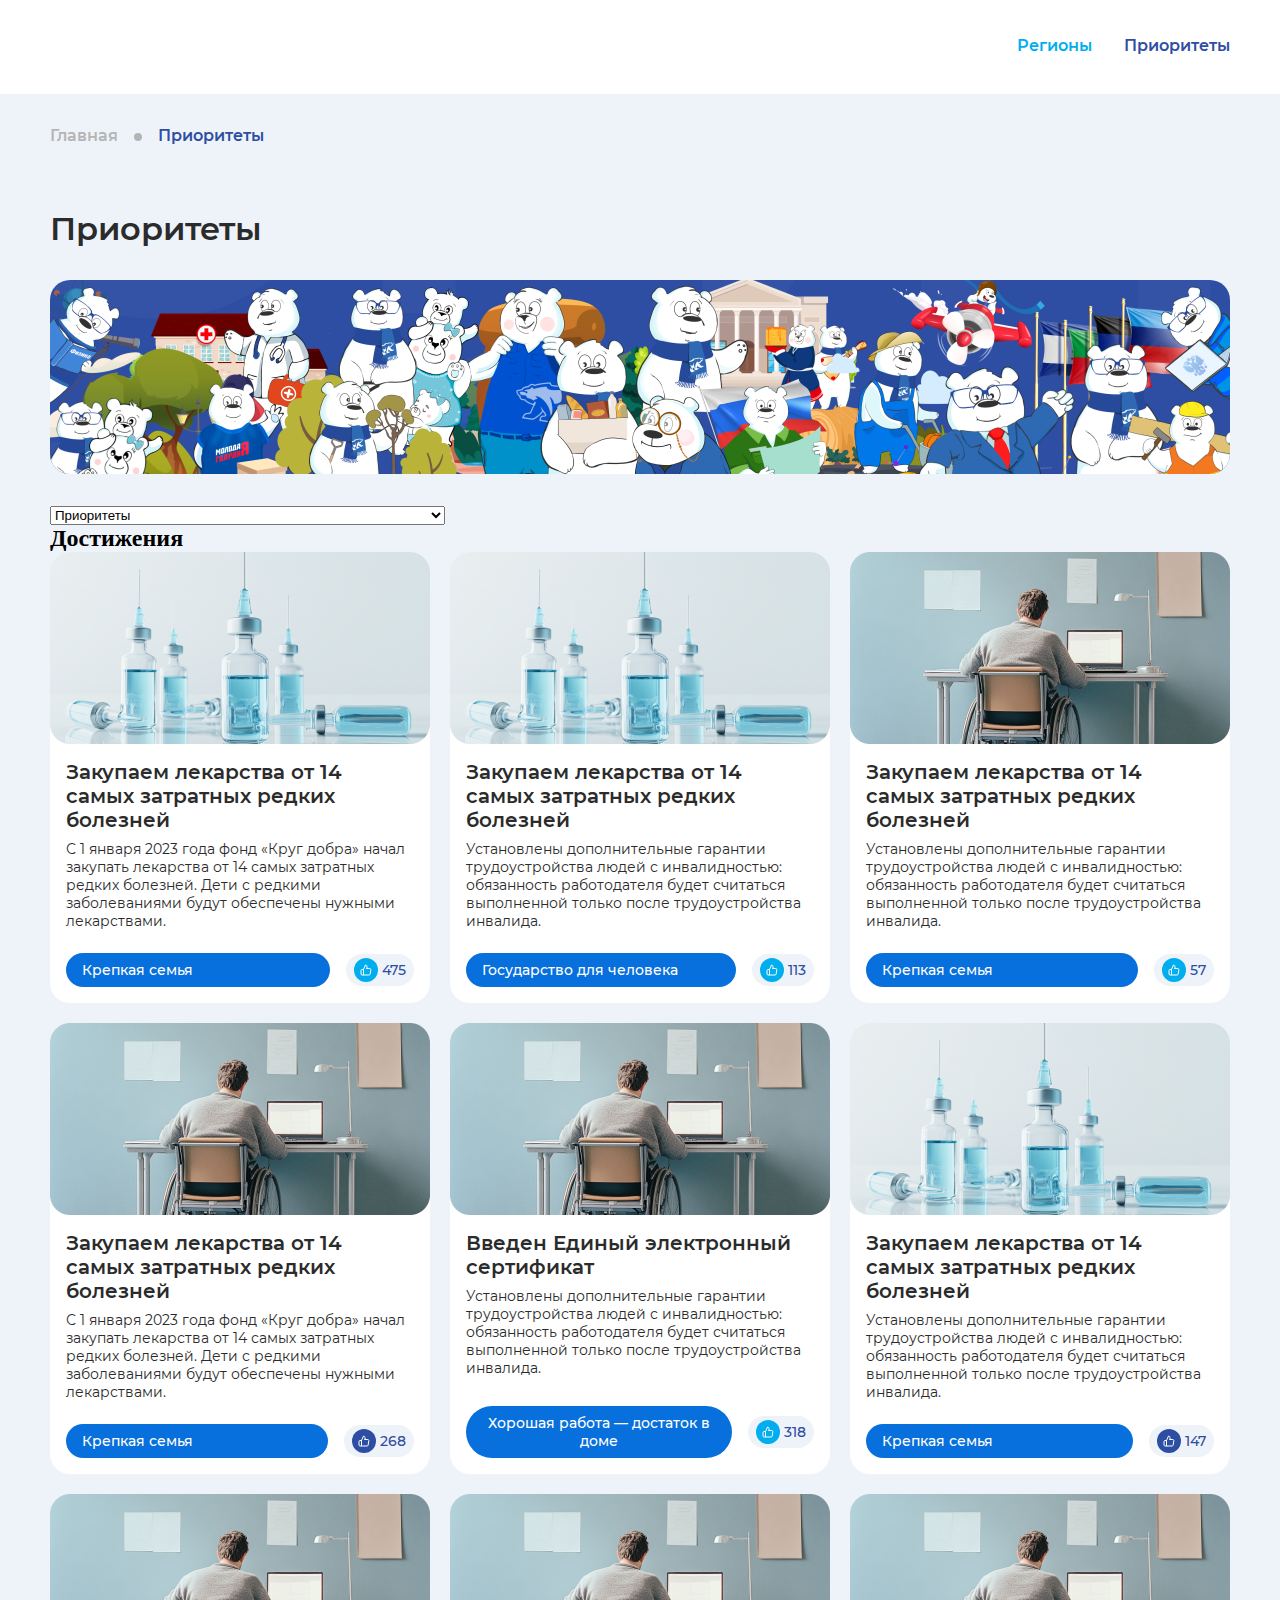
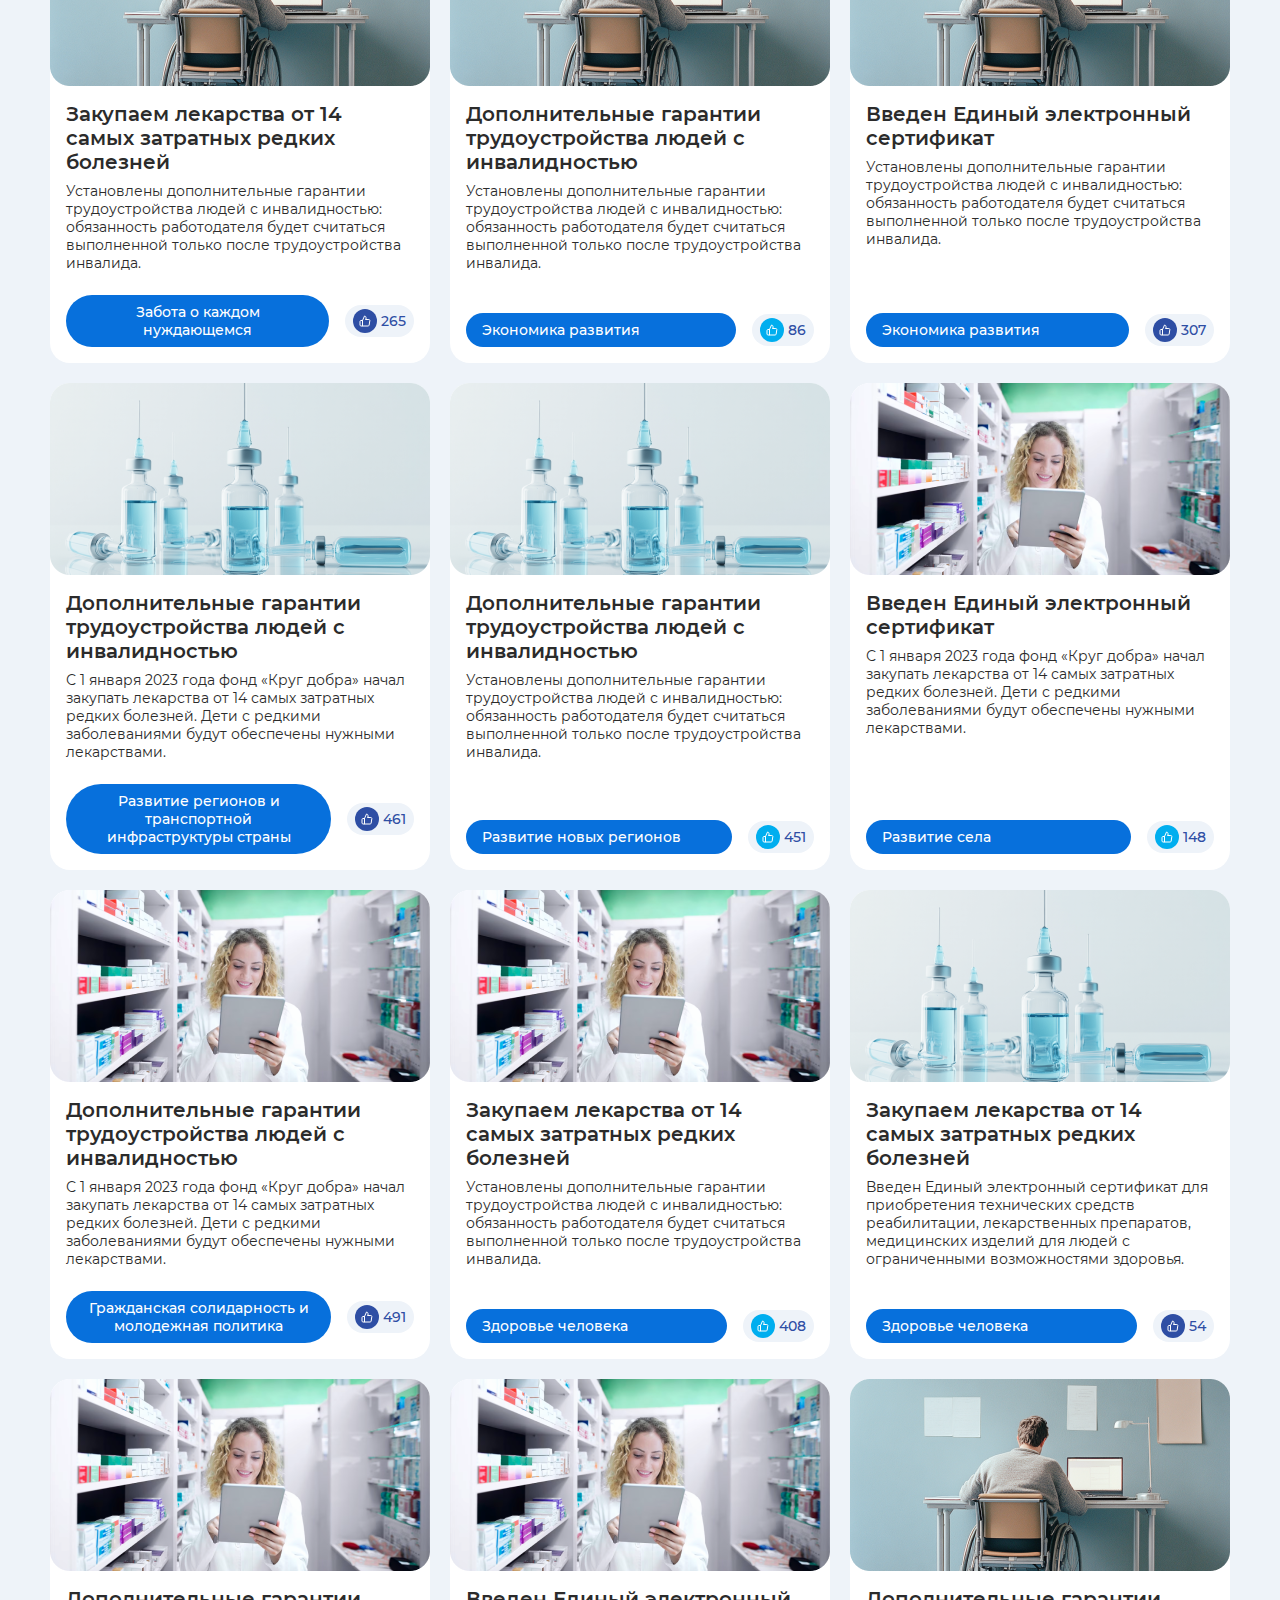
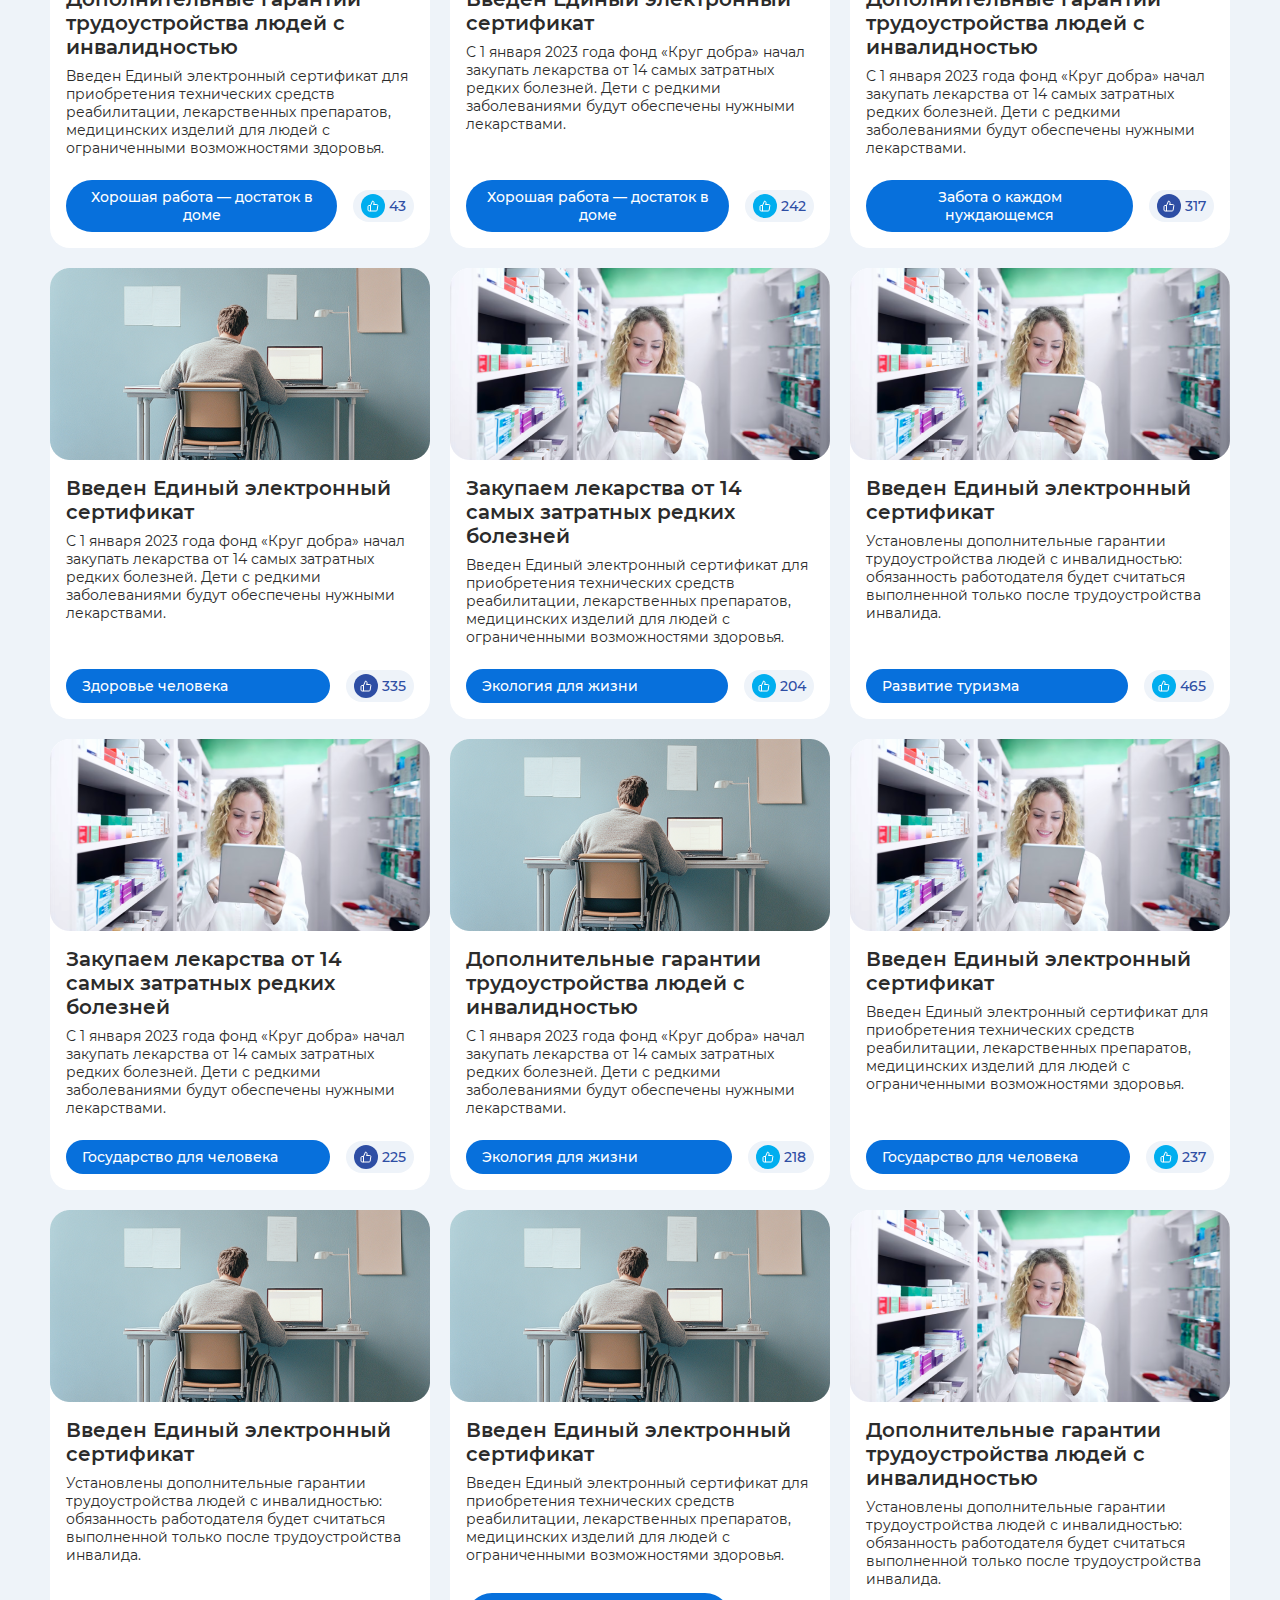
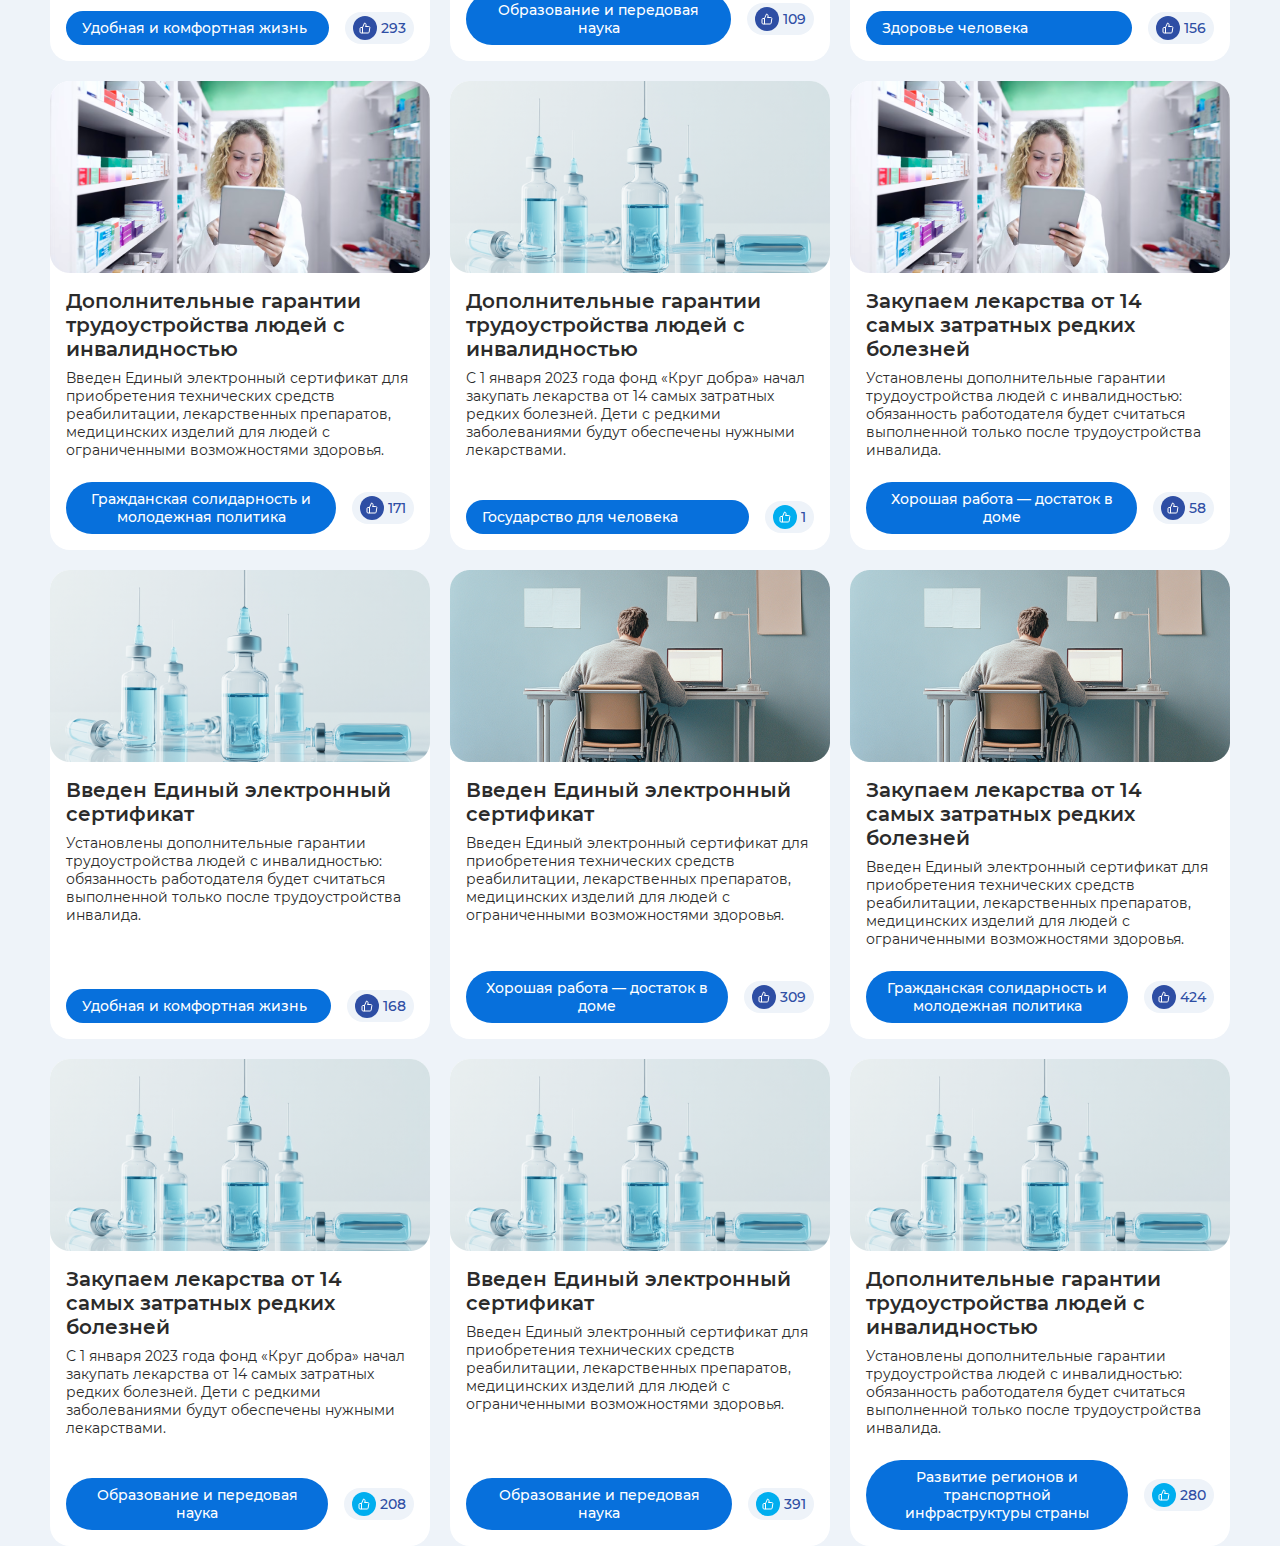
==== commit 84444b34: "last" ====
--- a/index.html
+++ b/index.html
@@ -6,52 +6,6 @@
     <meta name="viewport" content="width=device-width, initial-scale=1.0">
     <title>Document</title>
     <link rel="stylesheet" href="./css/style.css">
-    <style>
-        #filter {
-            margin-bottom: 10px;
-        }
-
-        .item {
-            display: block;
-        }
-
-        .tag {
-            display: inline-block;
-            padding: 5px 10px;
-            background-color: #007BFF;
-            color: white;
-            border-radius: 5px;
-            margin-right: 5px;
-            cursor: pointer;
-        }
-
-        .tag:hover {
-            background-color: #0056b3;
-        }
-
-        .opacity {
-            opacity: 1 !important;
-        }
-
-        .hidden {
-            display: none;
-        }
-
-        .filter-badge {
-            display: inline-block;
-            background: #007bff;
-            color: white;
-            padding: 5px 10px;
-            margin: 5px;
-            border-radius: 5px;
-        }
-
-        .remove {
-            cursor: pointer;
-            margin-left: 5px;
-            color: red;
-        }
-    </style>
     <script type="application/ld+json">
         {
             "@context": "http://schema.org",
@@ -113,6 +67,7 @@
                     Приоритеты
                 </h1>
                 <ul class="priorities__bears" id="imageList">
+                    <li class="priorities__bears-protect"></li>
                 </ul>
                 <div id="filterBadges"></div>
             </div>
--- a/css/style.css
+++ b/css/style.css
@@ -106,6 +106,29 @@
   padding: 0 30px;
 }
 
+.opacity {
+  opacity: 1 !important;
+}
+
+.hidden {
+  display: none;
+}
+
+.remove {
+  cursor: pointer;
+  margin-left: 5px;
+  color: red;
+}
+
+.filter-badge {
+  display: inline-block;
+  background: #007bff;
+  color: white;
+  padding: 5px 10px;
+  margin: 5px;
+  border-radius: 5px;
+}
+
 /* header */
 .header {
   margin-bottom: 32px;
@@ -179,9 +202,19 @@
   position: relative;
   min-height: 194px;
   background: url("../images/banner-bg.png") no-repeat center center transparent;
-  border-bottom-right-radius: 20px;
-  border-bottom-left-radius: 20px;
+  border-radius: 20px;
   overflow: hidden;
+}
+.priorities__bears-protect {
+  position: relative;
+  width: 100%;
+  height: 194px;
+  background-color: var(--blue-A4);
+  opacity: 0.8;
+  z-index: -1;
+}
+.priorities__bears .protect-index {
+  z-index: 18;
 }
 .priorities__bears-item {
   position: absolute;
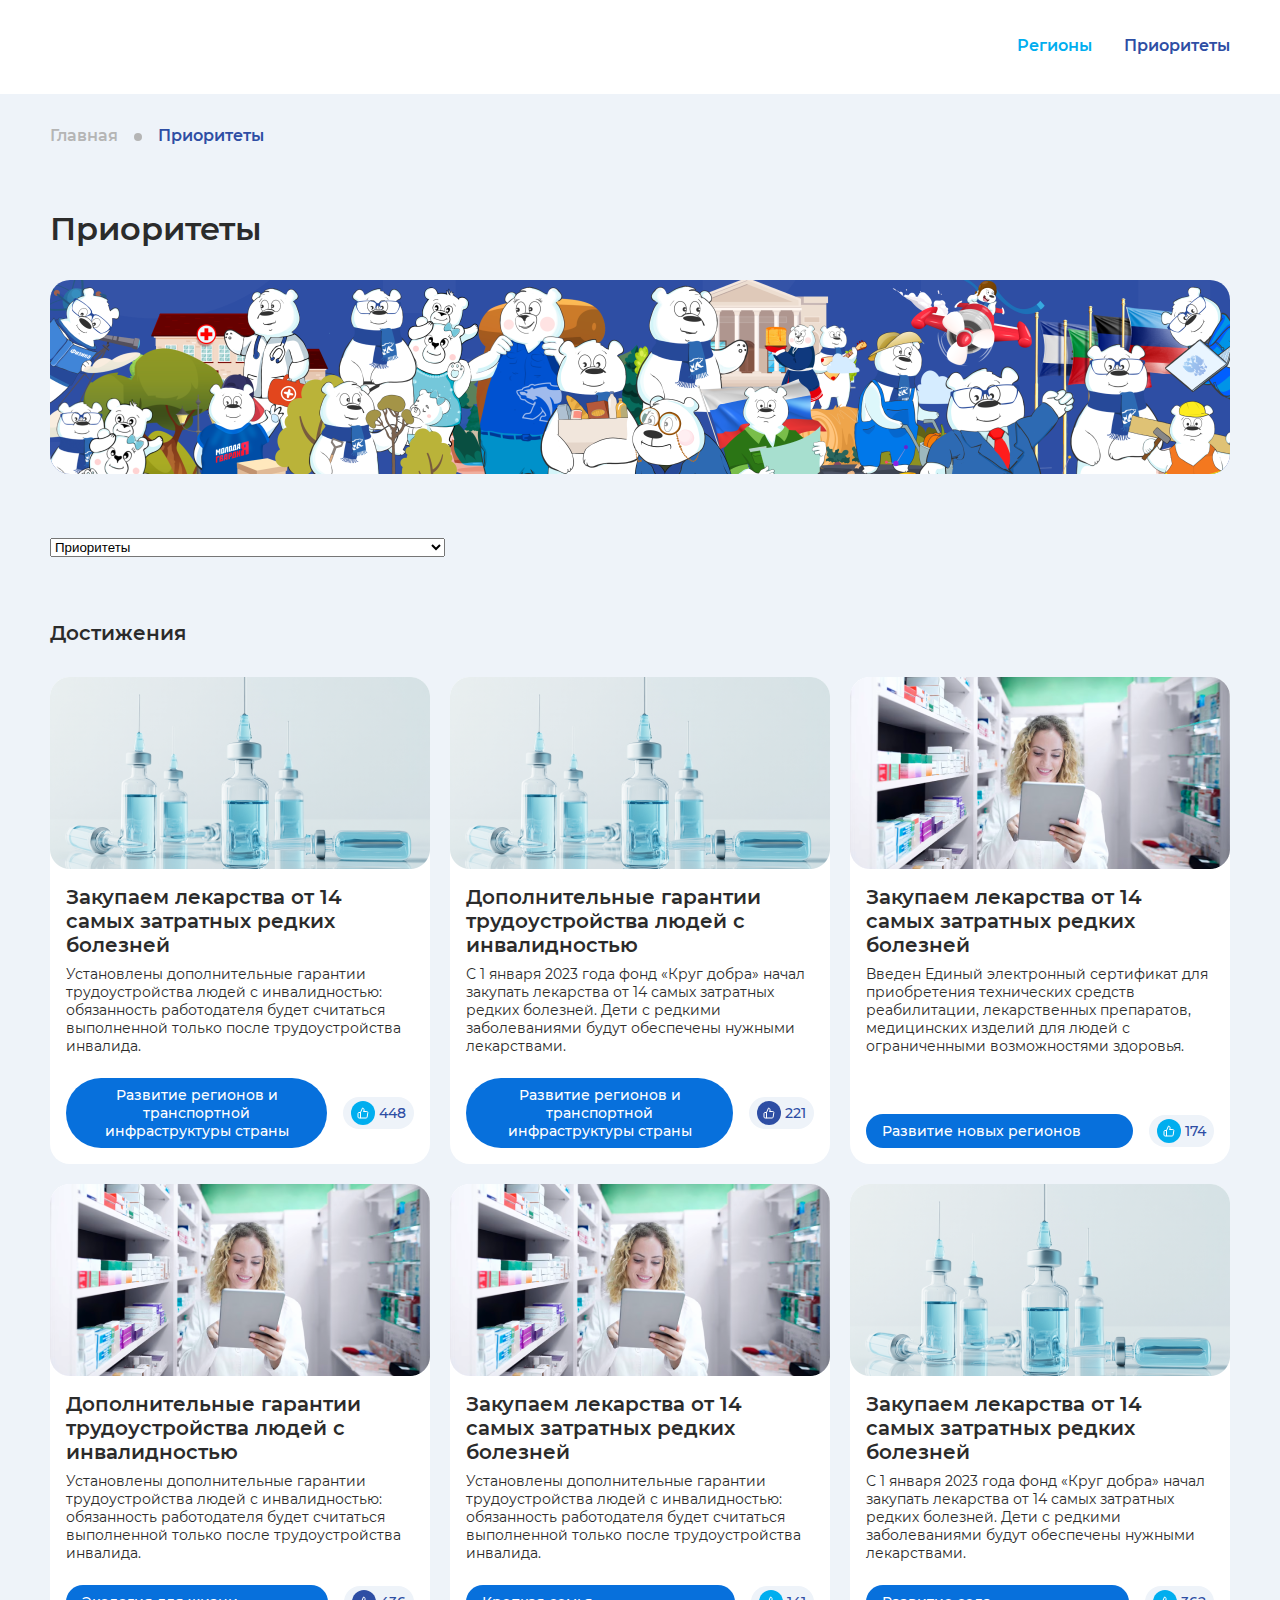
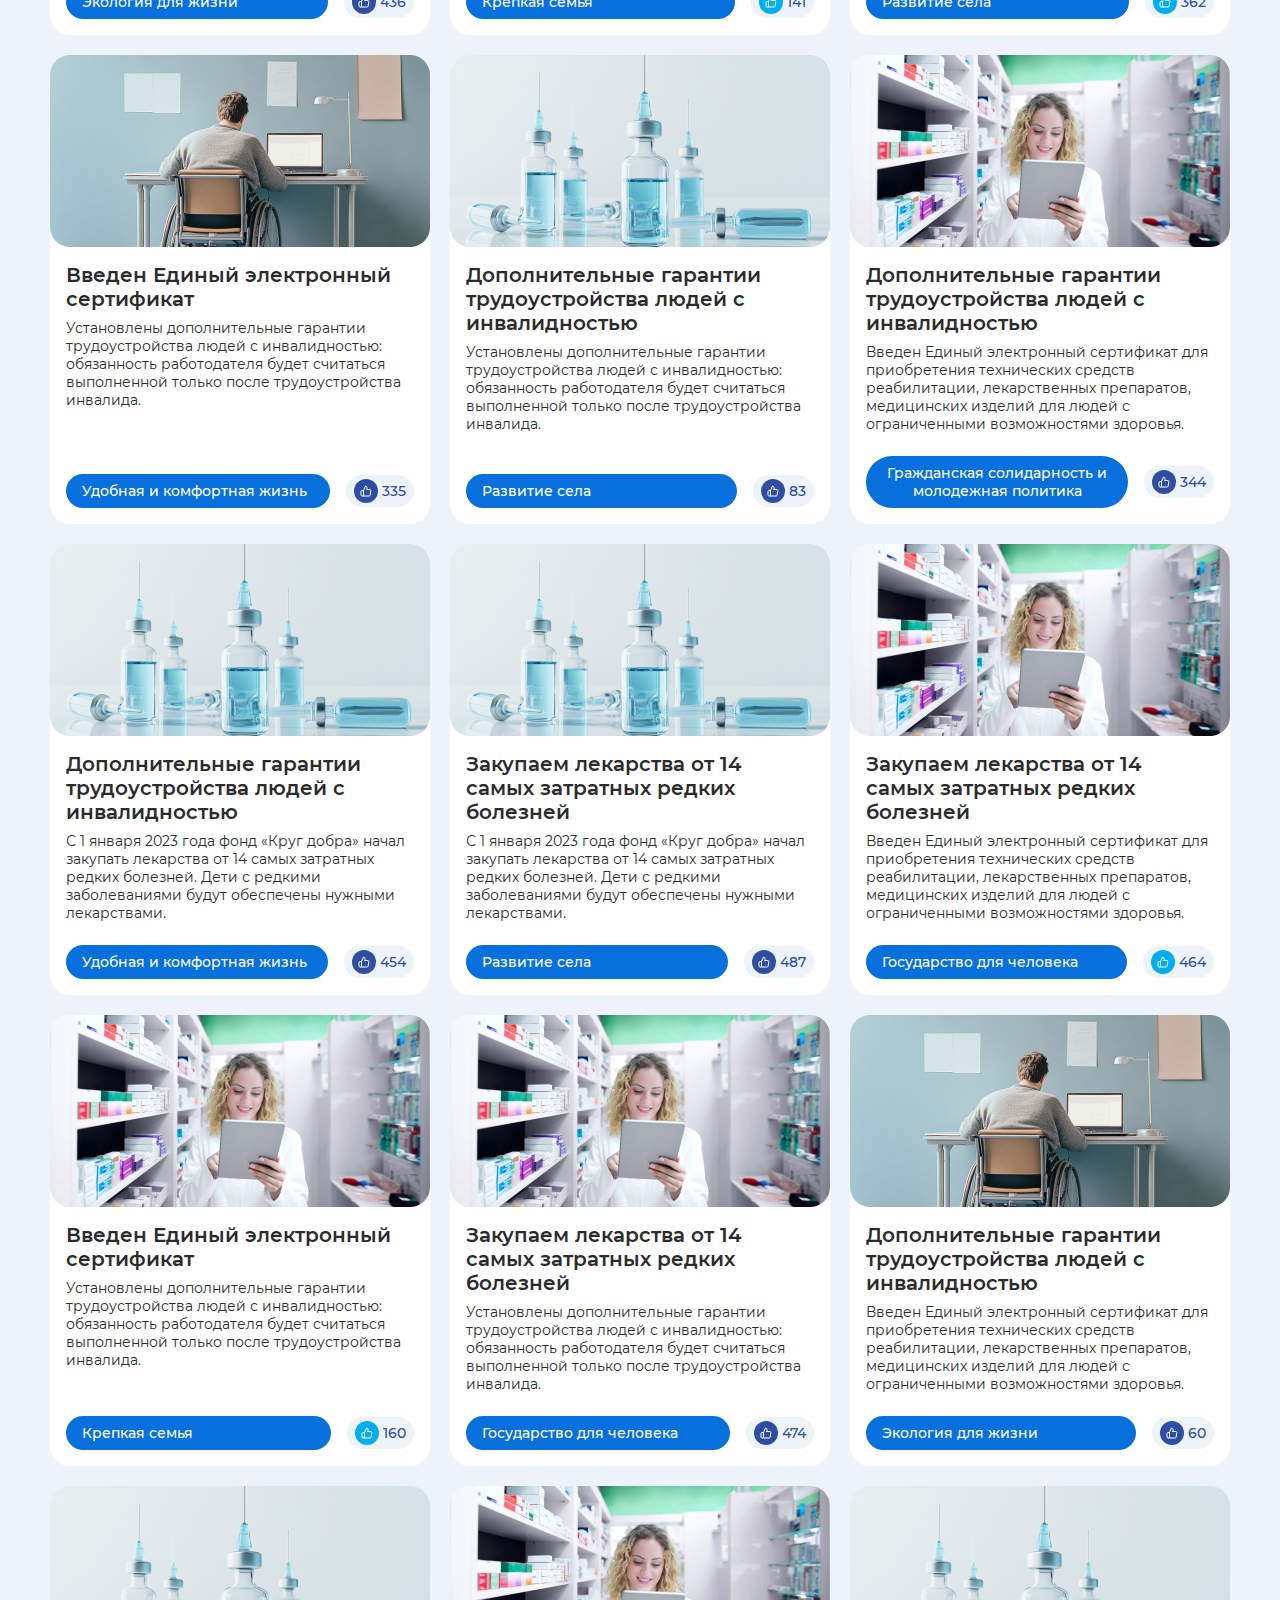
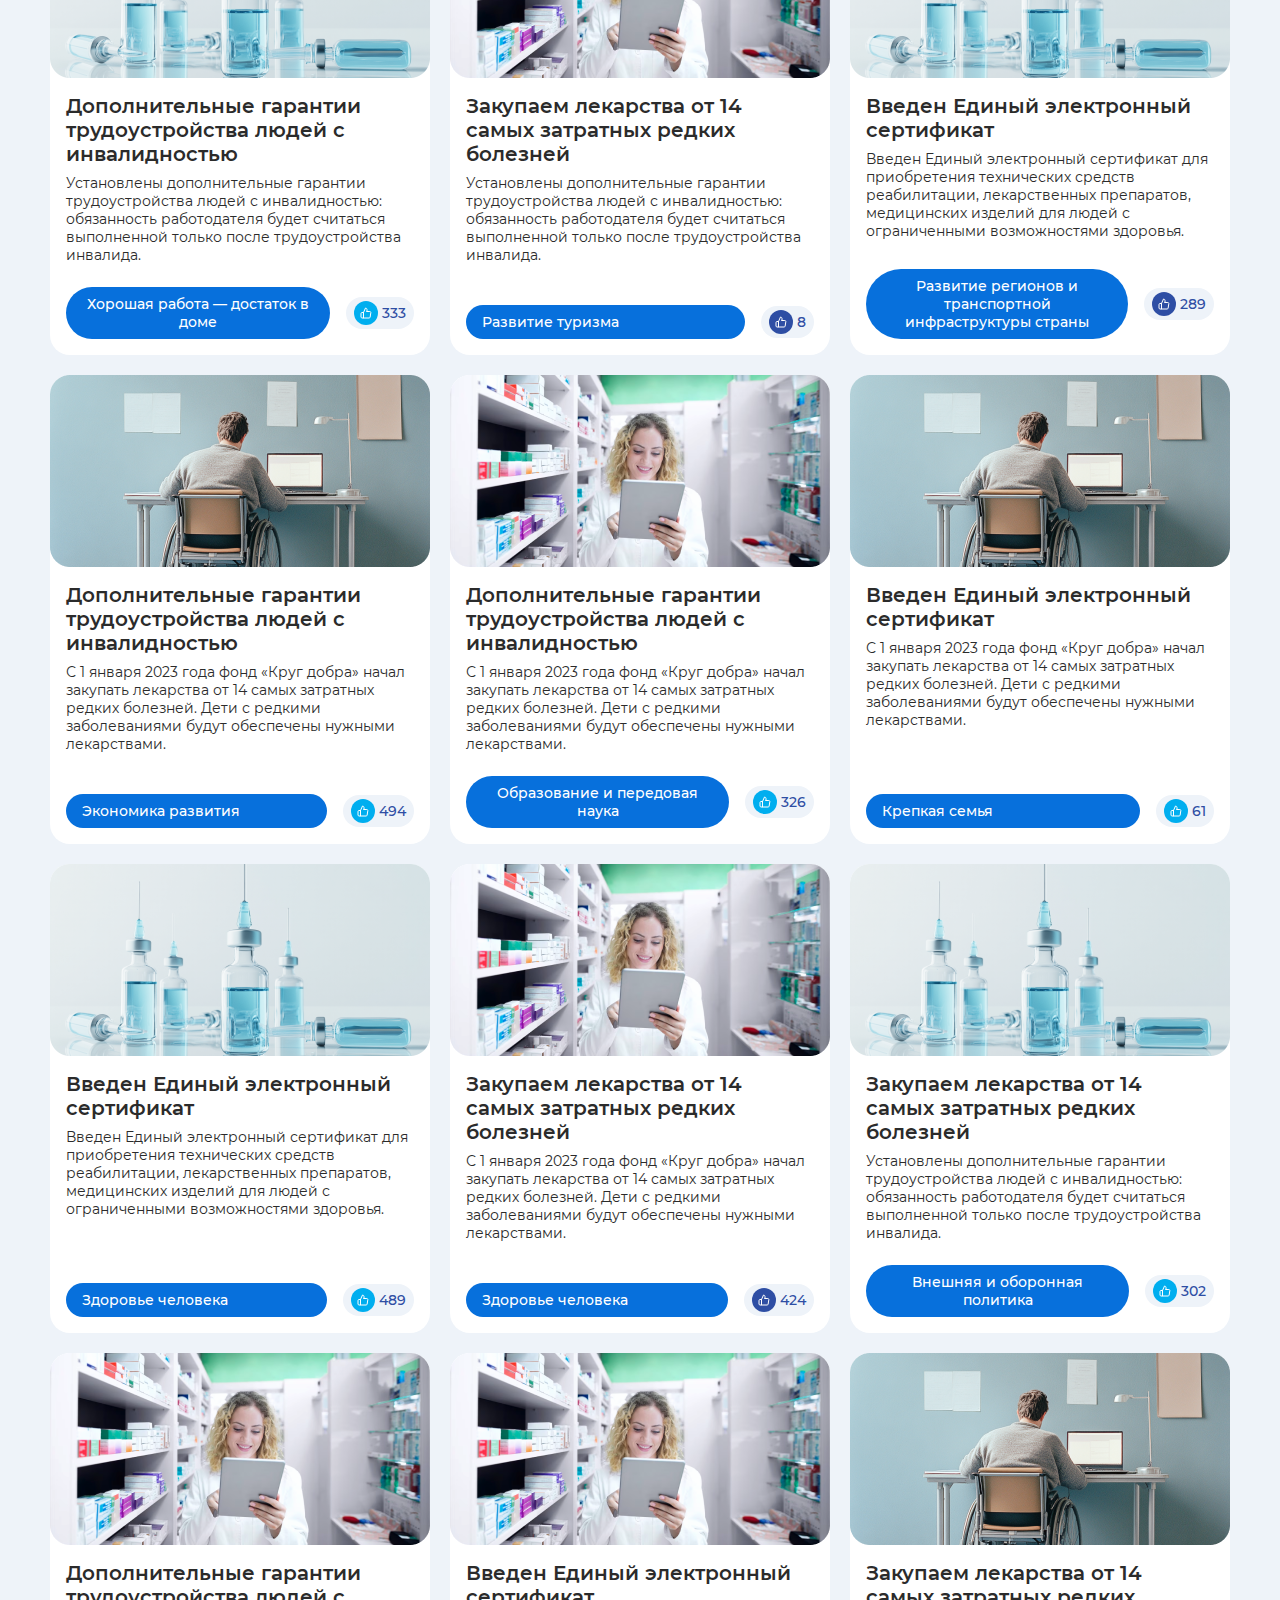
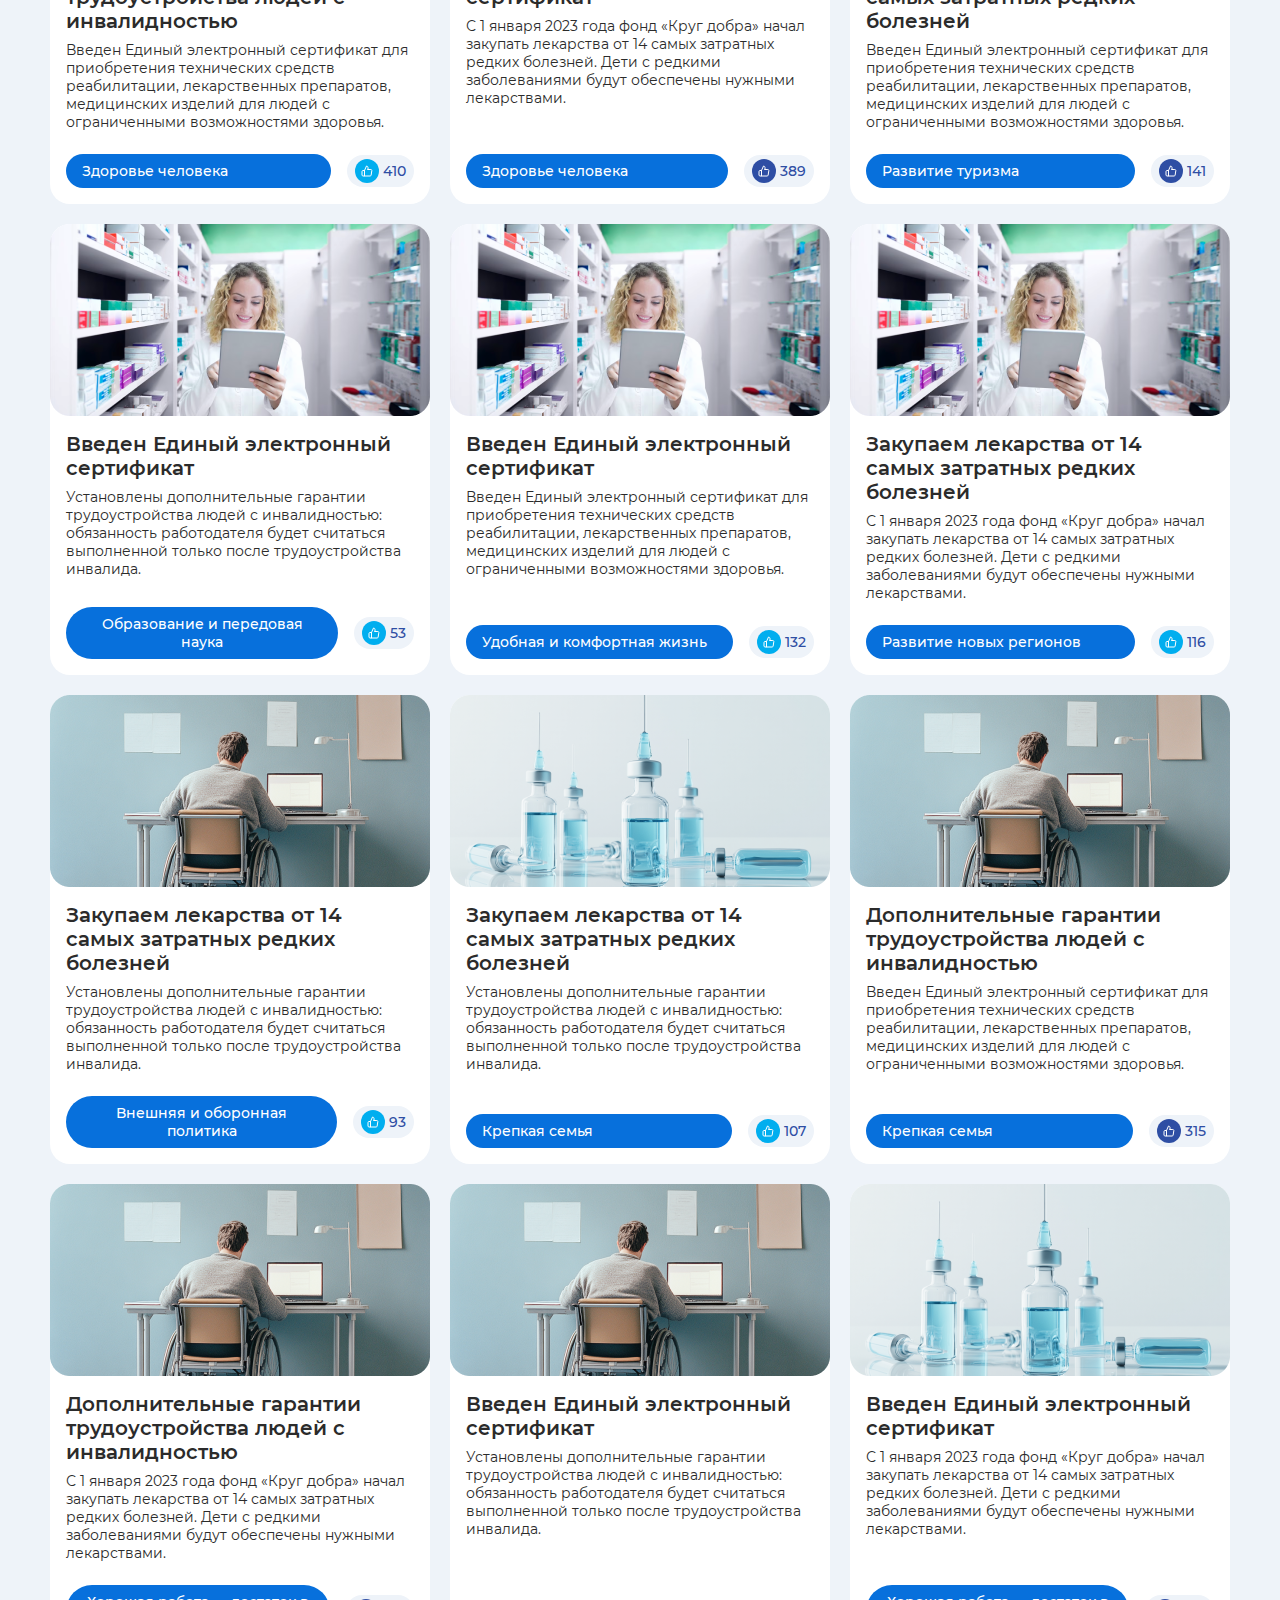
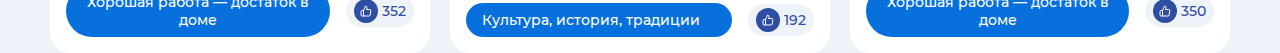
==== commit e001d13a: "last" ====
--- a/index.html
+++ b/index.html
@@ -69,13 +69,12 @@
                 <ul class="priorities__bears" id="imageList">
                     <li class="priorities__bears-protect"></li>
                 </ul>
-                <div id="filterBadges"></div>
+                <ul class="priorities__tags" id="filterTags"></ul>
             </div>
         </section>
         <section class="achievements">
             <div class="achievements__content container">
-                <div class="achievements__filter">
-                    <select id="filter">
+                    <select class="achievements__select" id="filter">
                         <option value="">Приоритеты</option>
                     </select>
                     <div id="tags"></div>
@@ -87,7 +86,6 @@
                     <ul class="achievements__list" id="cardsList">
                     </ul>
                 </div>
-            </div>
         </section>
     </main>
 
--- a/css/style.css
+++ b/css/style.css
@@ -116,17 +116,6 @@
 
 .remove {
   cursor: pointer;
-  margin-left: 5px;
-  color: red;
-}
-
-.filter-badge {
-  display: inline-block;
-  background: #007bff;
-  color: white;
-  padding: 5px 10px;
-  margin: 5px;
-  border-radius: 5px;
 }
 
 /* header */
@@ -198,9 +187,36 @@
   font-size: 32px;
   color: var(--dark-2B);
 }
+.priorities__tags {
+  display: flex;
+  align-items: center;
+  justify-content: flex-start;
+  -moz-column-gap: 8px;
+       column-gap: 8px;
+}
+.priorities__tag-item {
+  display: inline-flex;
+  align-items: center;
+  justify-content: space-between;
+  -moz-column-gap: 4px;
+       column-gap: 4px;
+  font-family: var(--font-MontserratMedium), var(--font-standart);
+  font-weight: 500;
+  font-size: 14px;
+  text-align: center;
+  color: var(--white);
+  padding: 8px 16px;
+  border-radius: 100px;
+  background-color: var(--blue-DC);
+}
+.priorities__tag-svg {
+  width: 8px;
+  height: 8px;
+}
 .priorities__bears {
   position: relative;
   min-height: 194px;
+  margin-bottom: 32px;
   background: url("../images/banner-bg.png") no-repeat center center transparent;
   border-radius: 20px;
   overflow: hidden;
@@ -274,6 +290,16 @@
 }
 
 /* achievements */
+.achievements__select {
+  margin-bottom: 64px;
+}
+.achievements__heading-h2 {
+  margin-bottom: 32px;
+  font-family: var(--font-MontserratSemiBold), var(--font-standart);
+  font-weight: 600;
+  font-size: 20px;
+  color: var(--dark-2B);
+}
 .achievements__list {
   display: grid;
   grid-template-columns: repeat(3, 1fr);
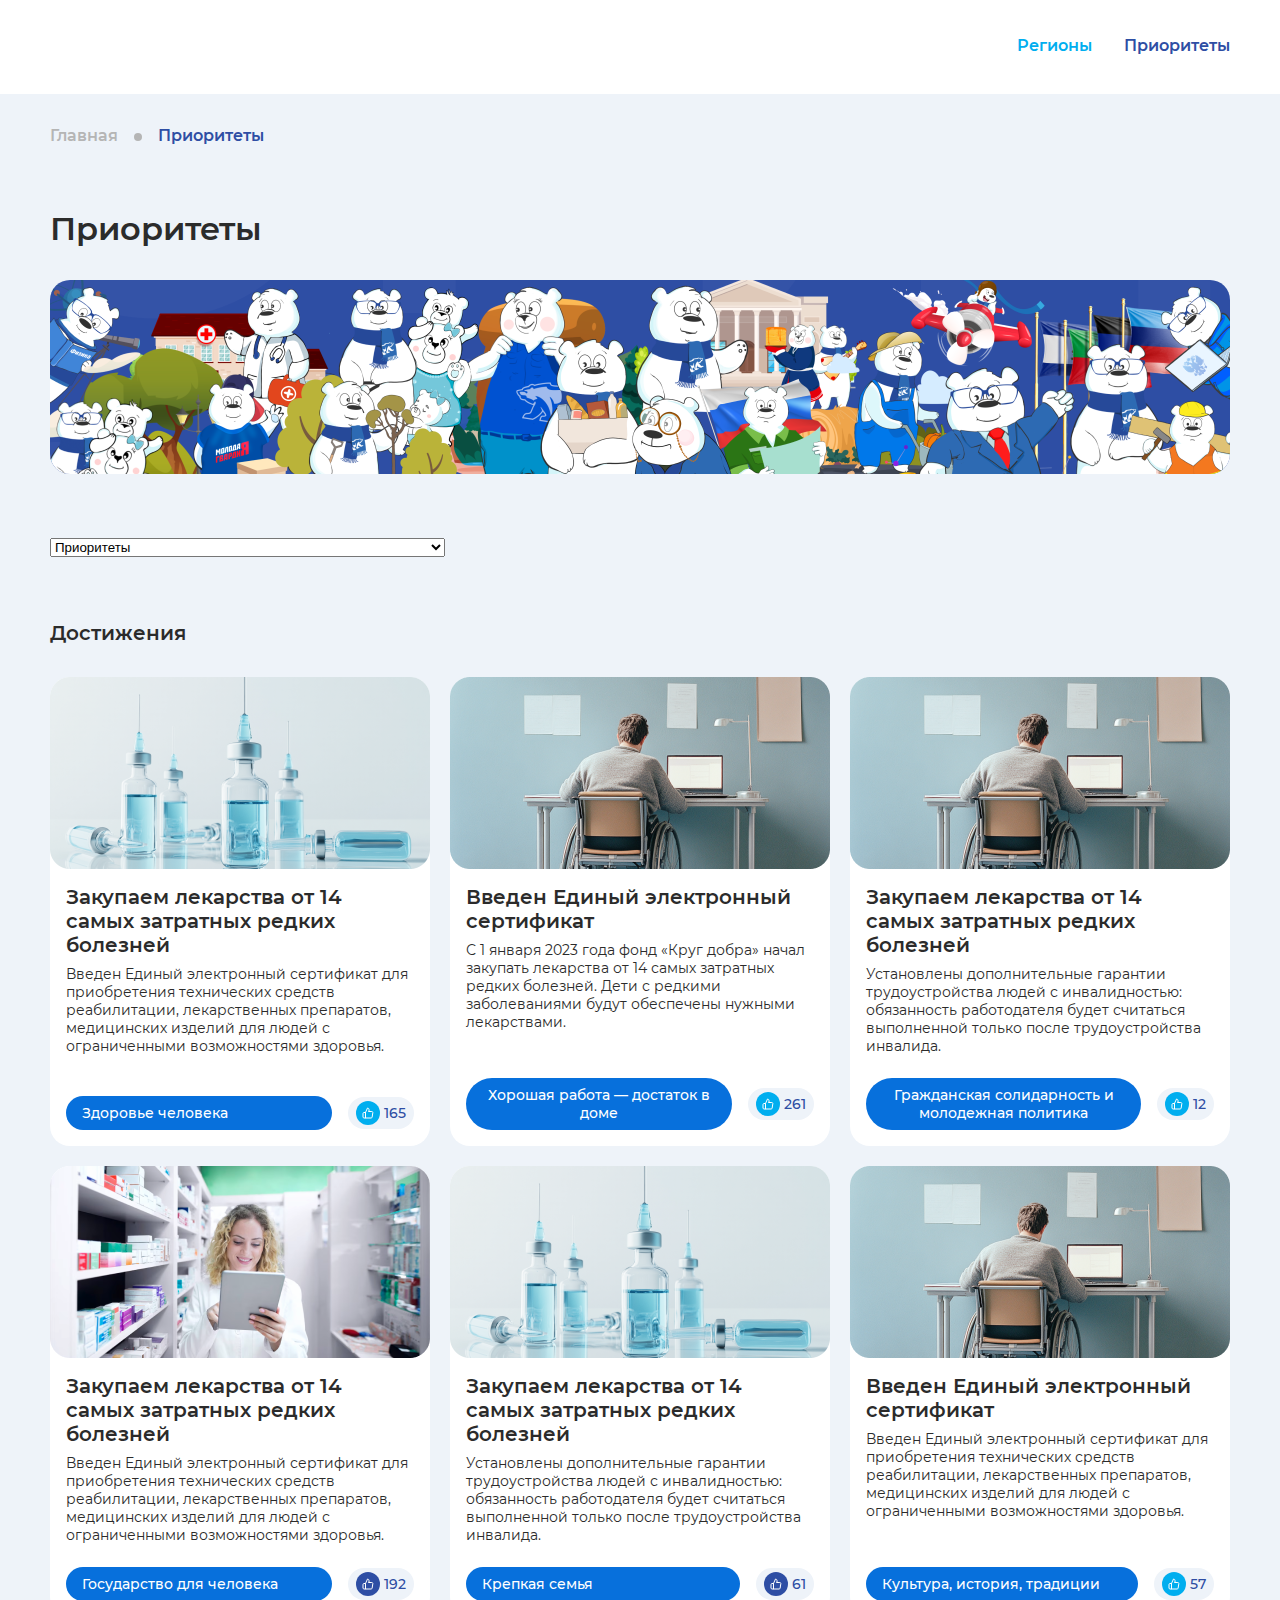
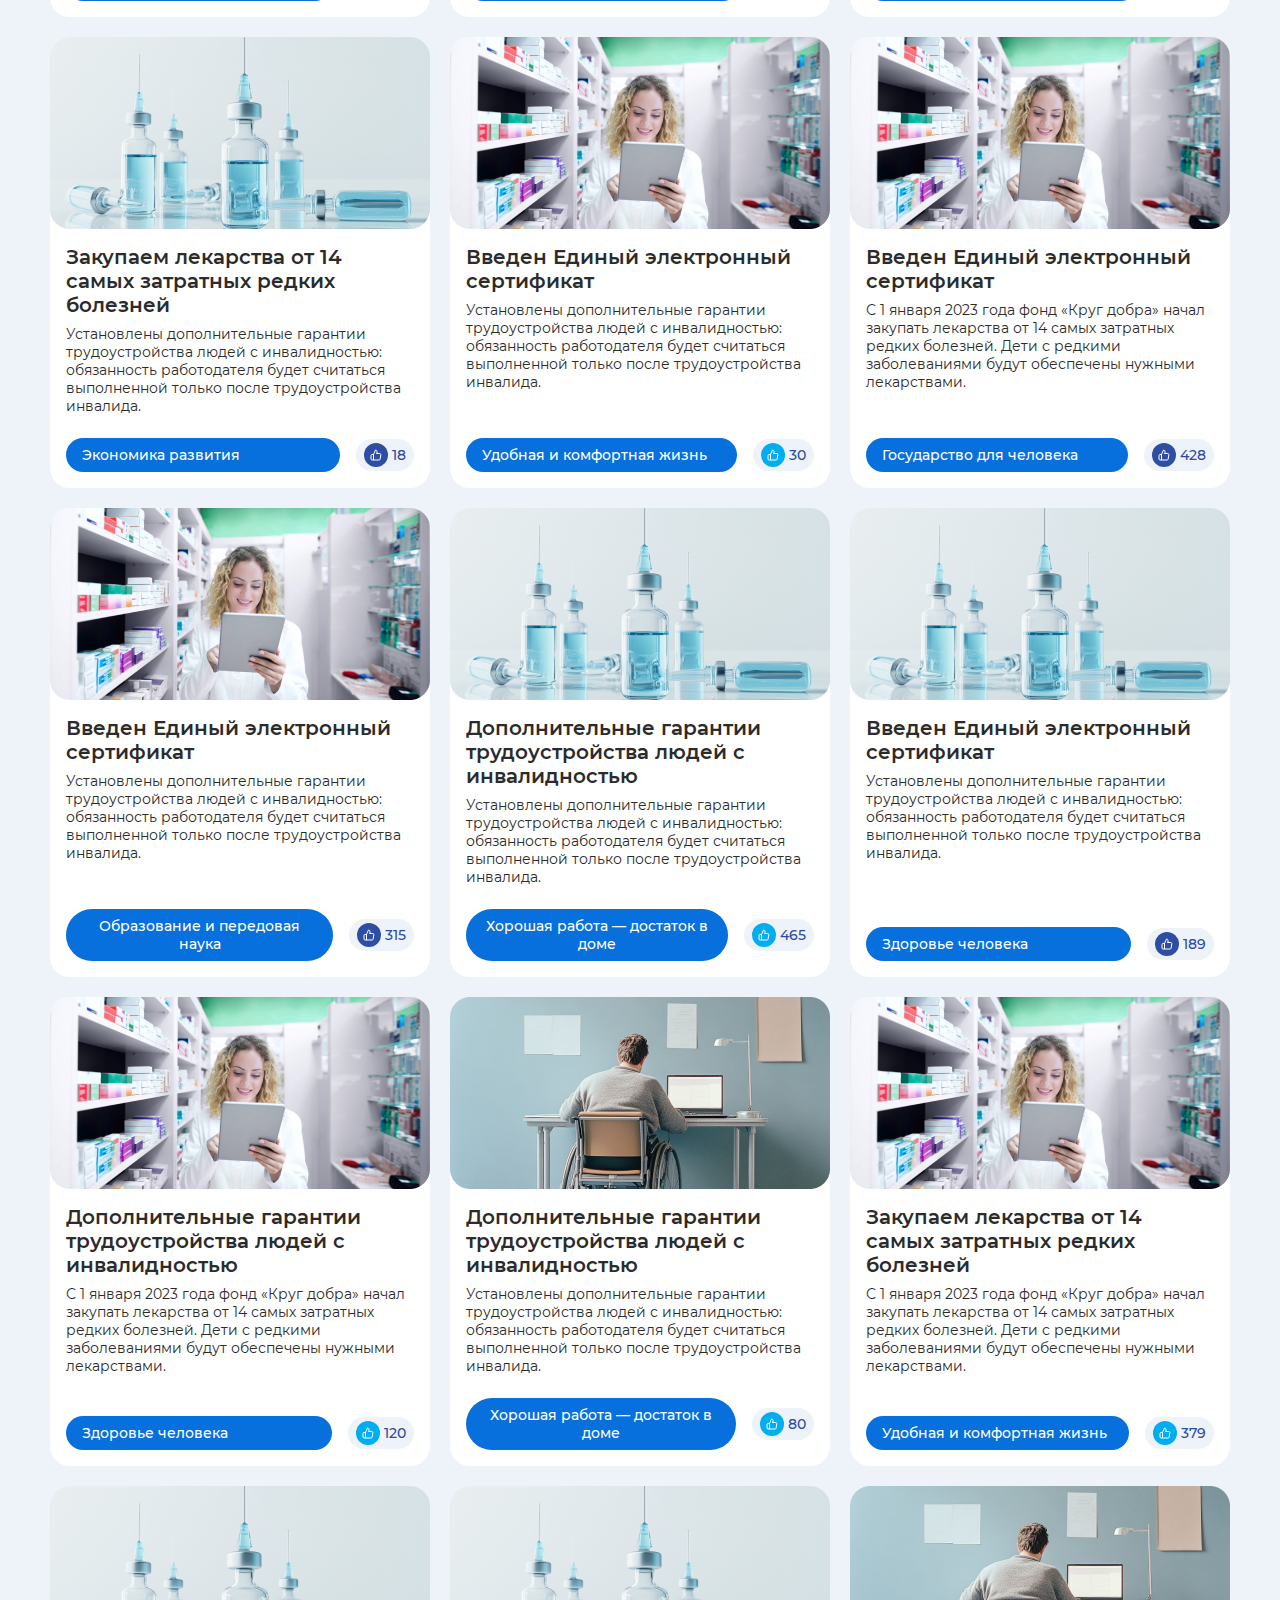
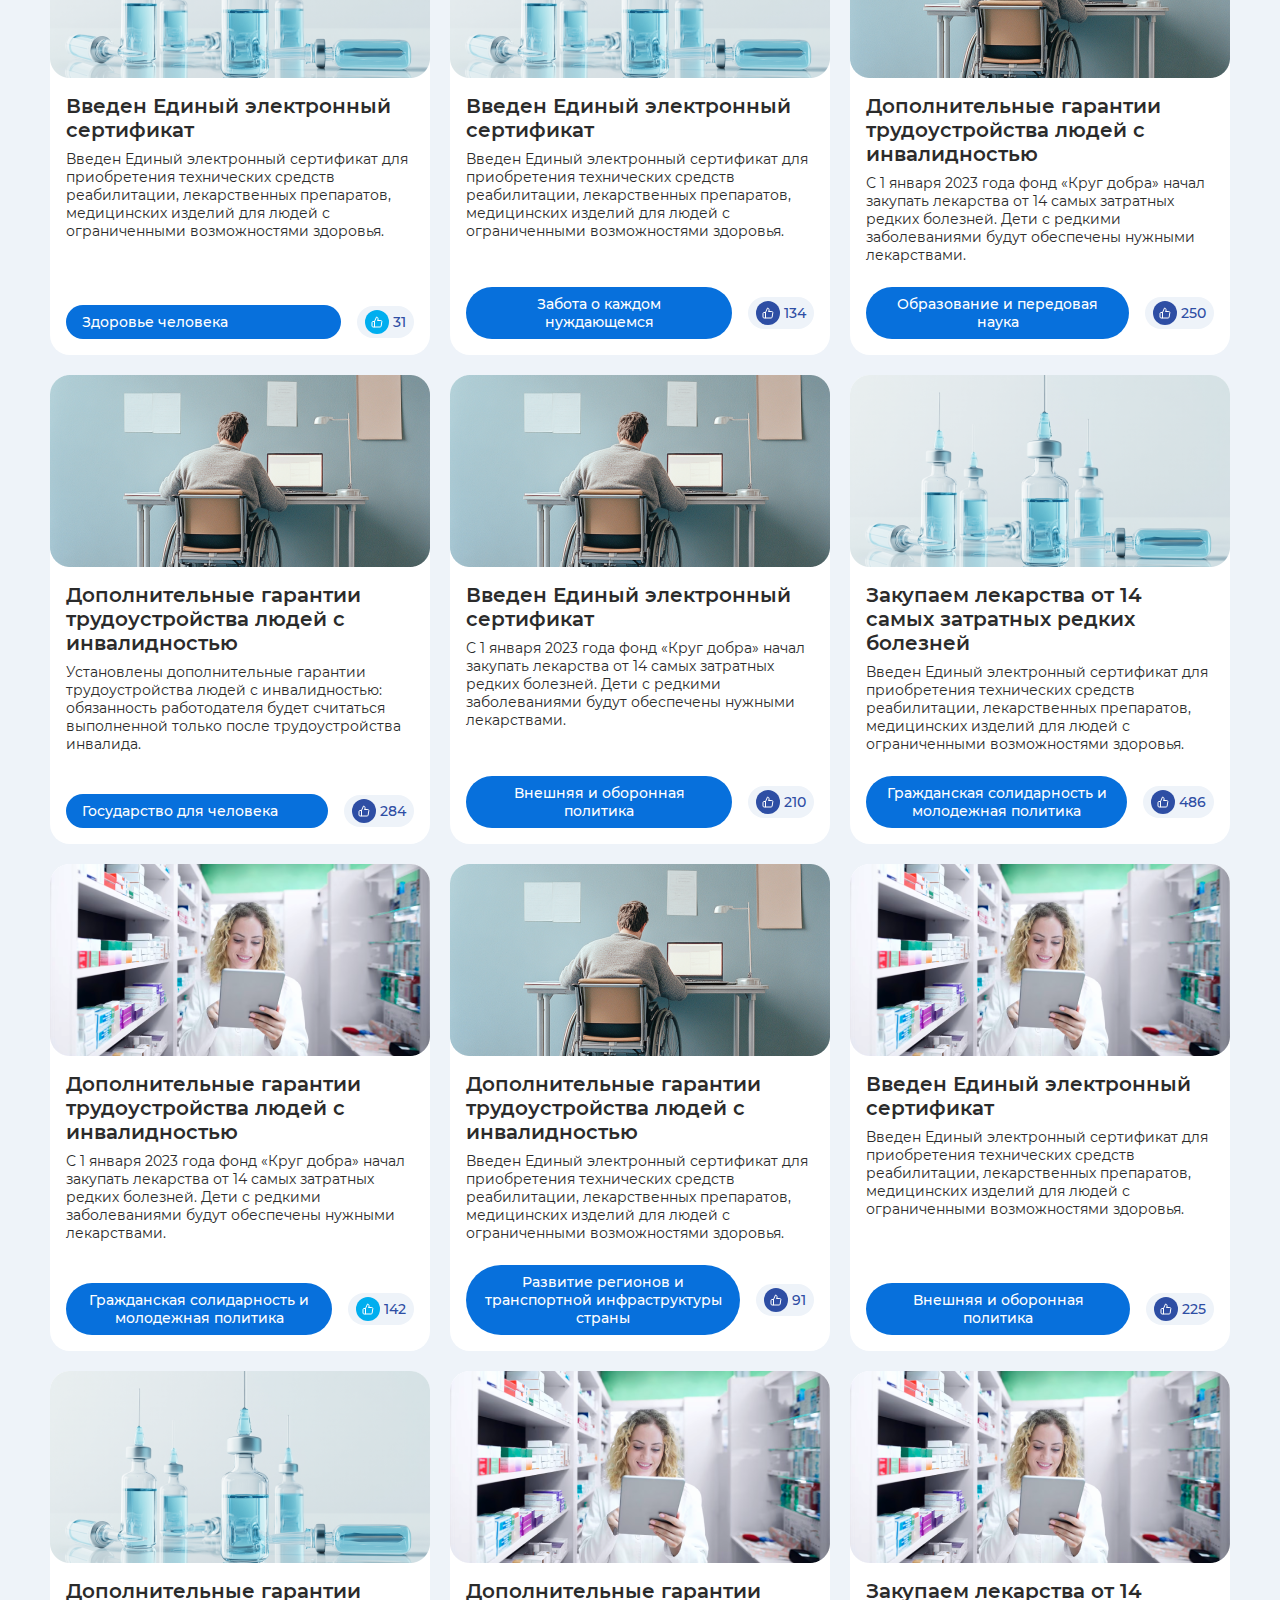
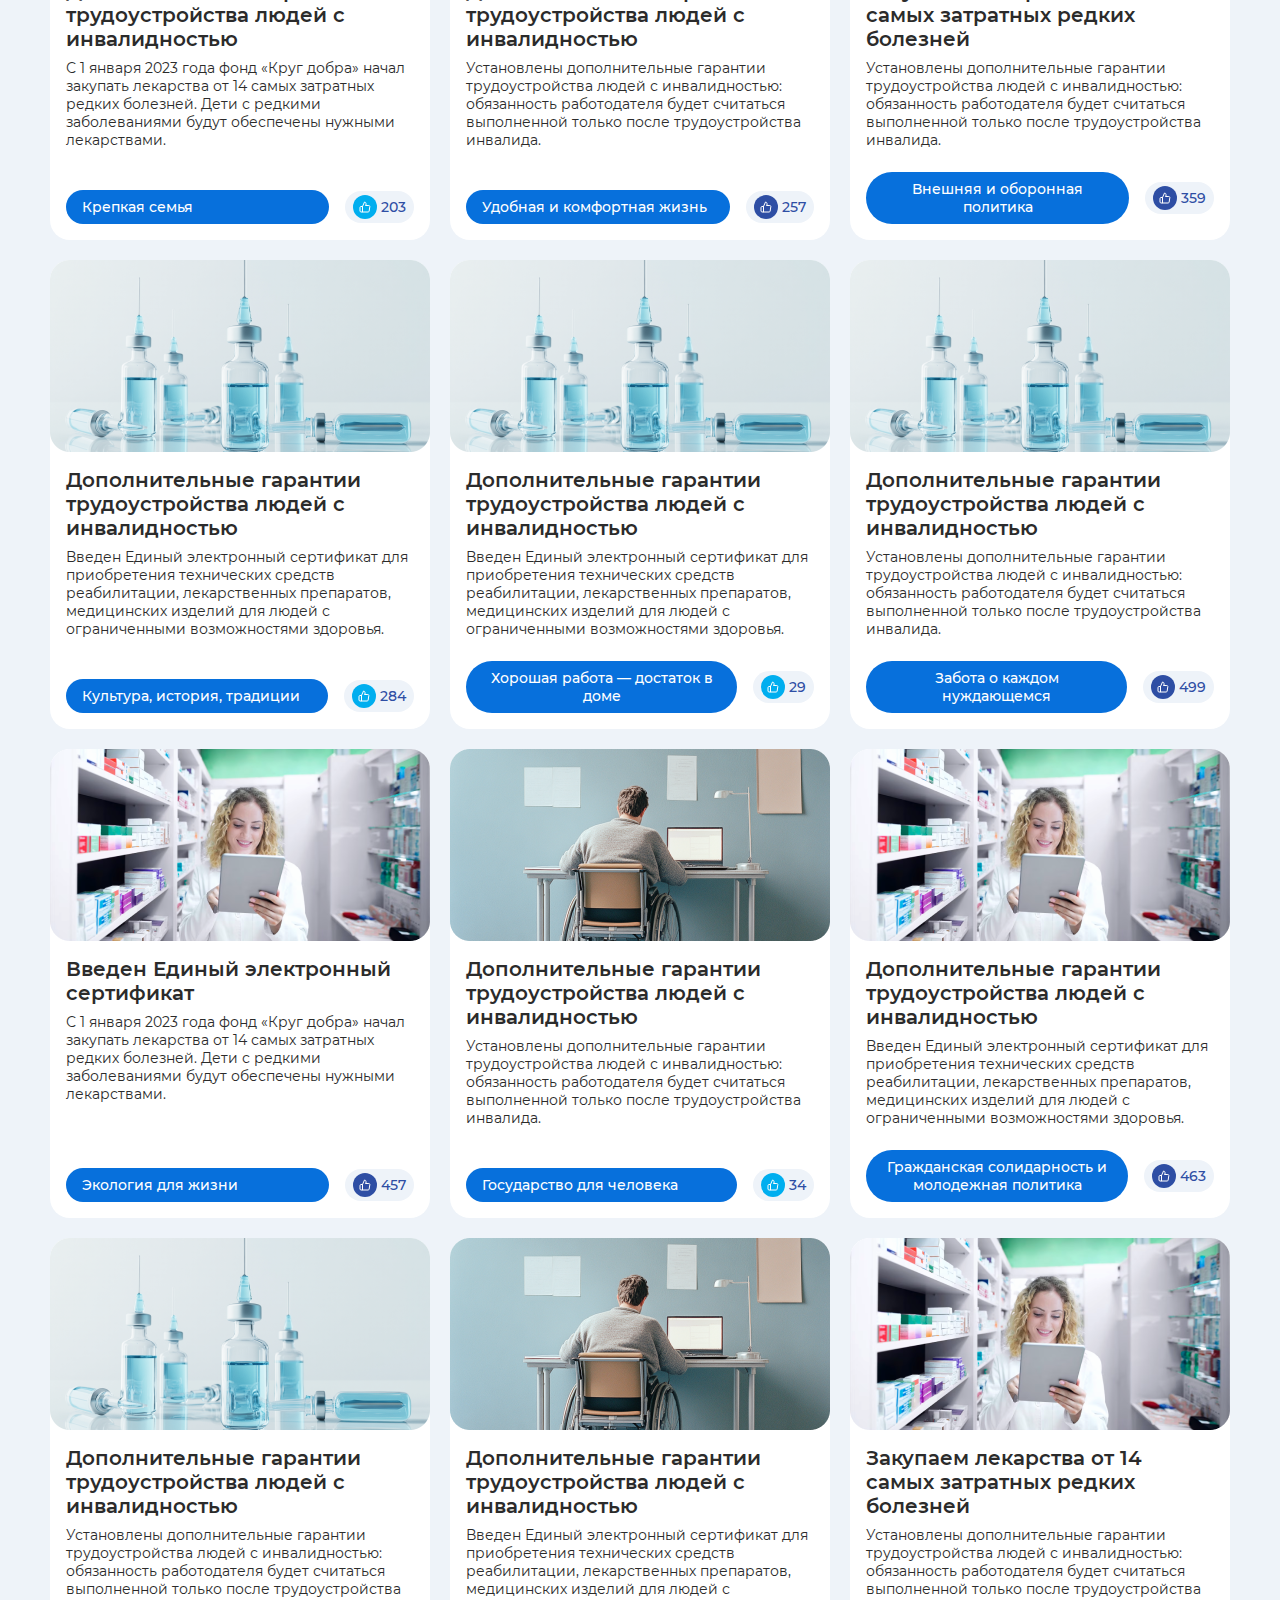
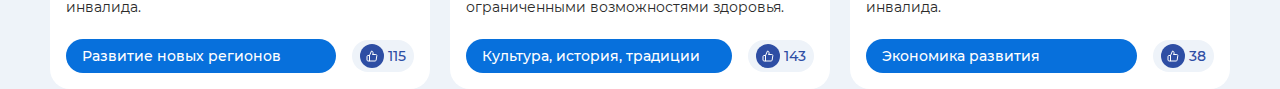
==== commit dbf32f01: "last" ====
--- a/index.html
+++ b/index.html
@@ -4,7 +4,7 @@
 <head>
     <meta charset="UTF-8">
     <meta name="viewport" content="width=device-width, initial-scale=1.0">
-    <title>Document</title>
+    <title>Тест Морозов</title>
     <link rel="stylesheet" href="./css/style.css">
     <script type="application/ld+json">
         {
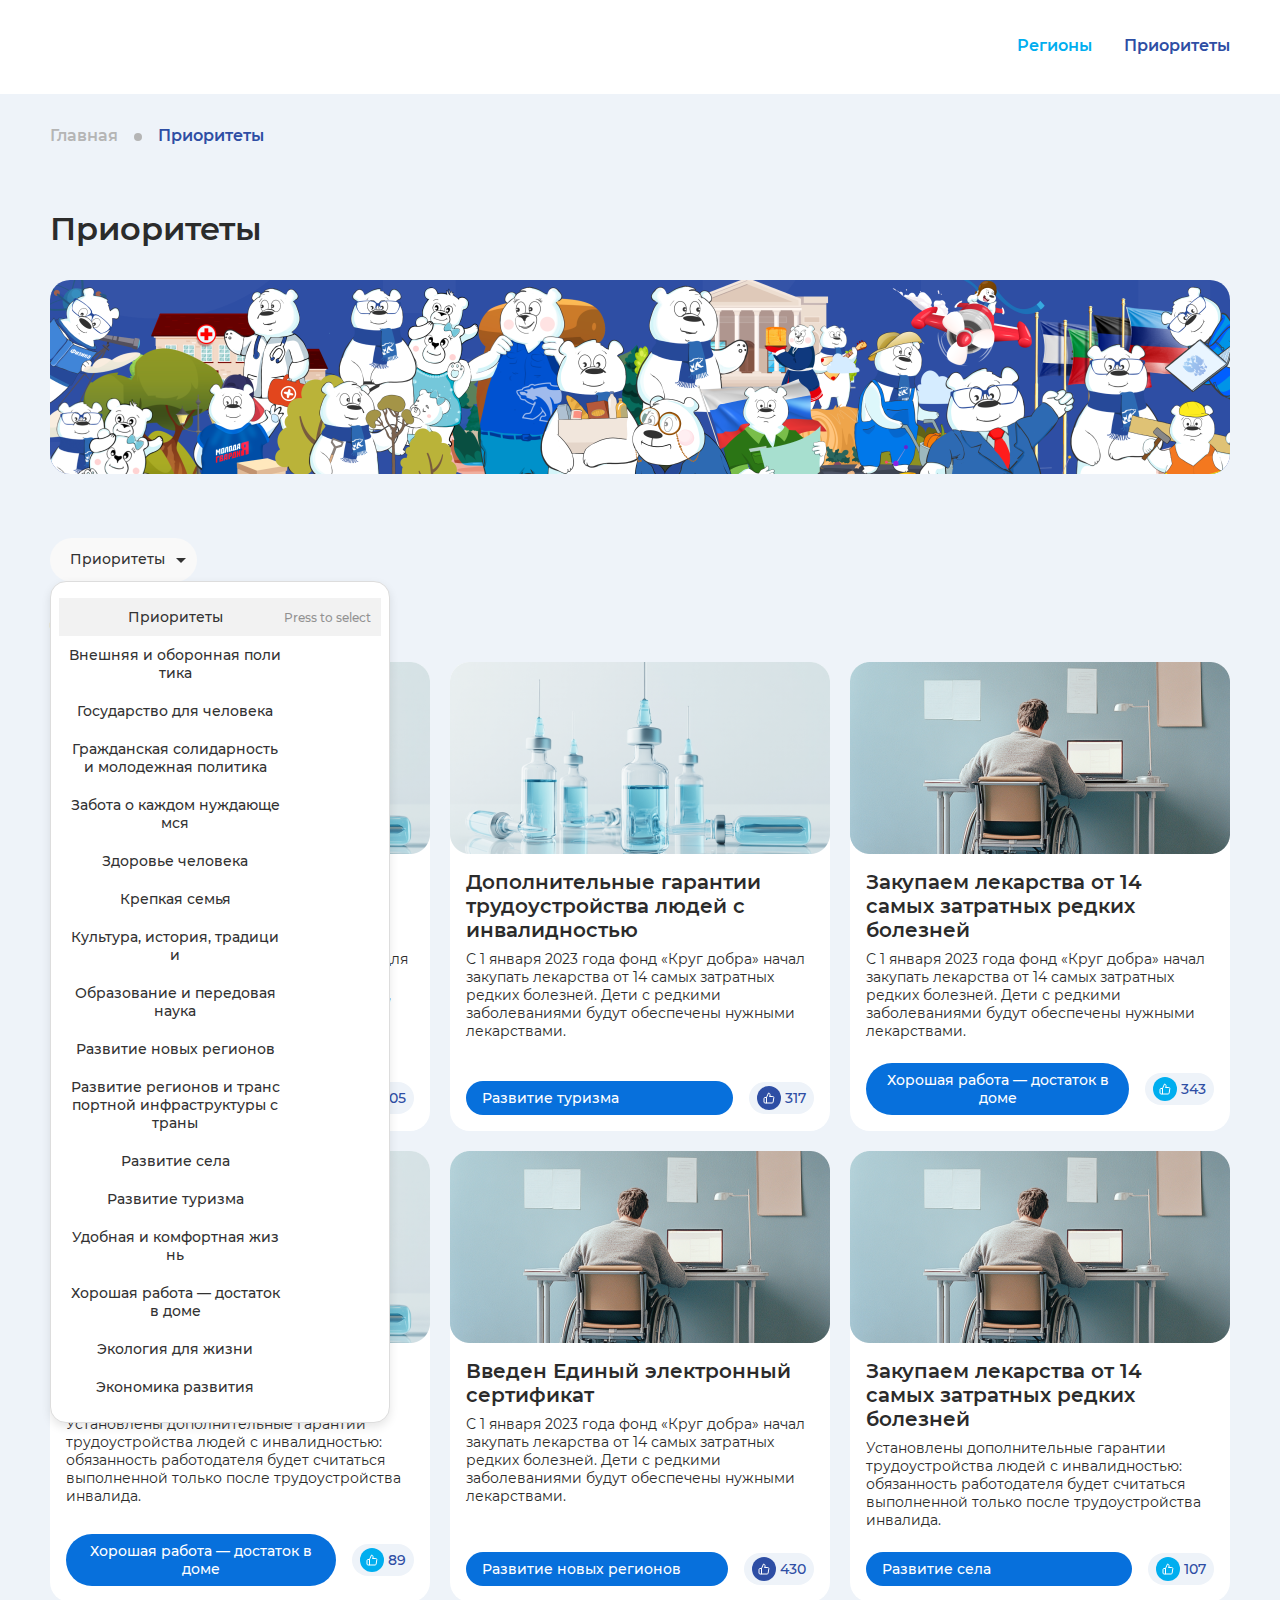
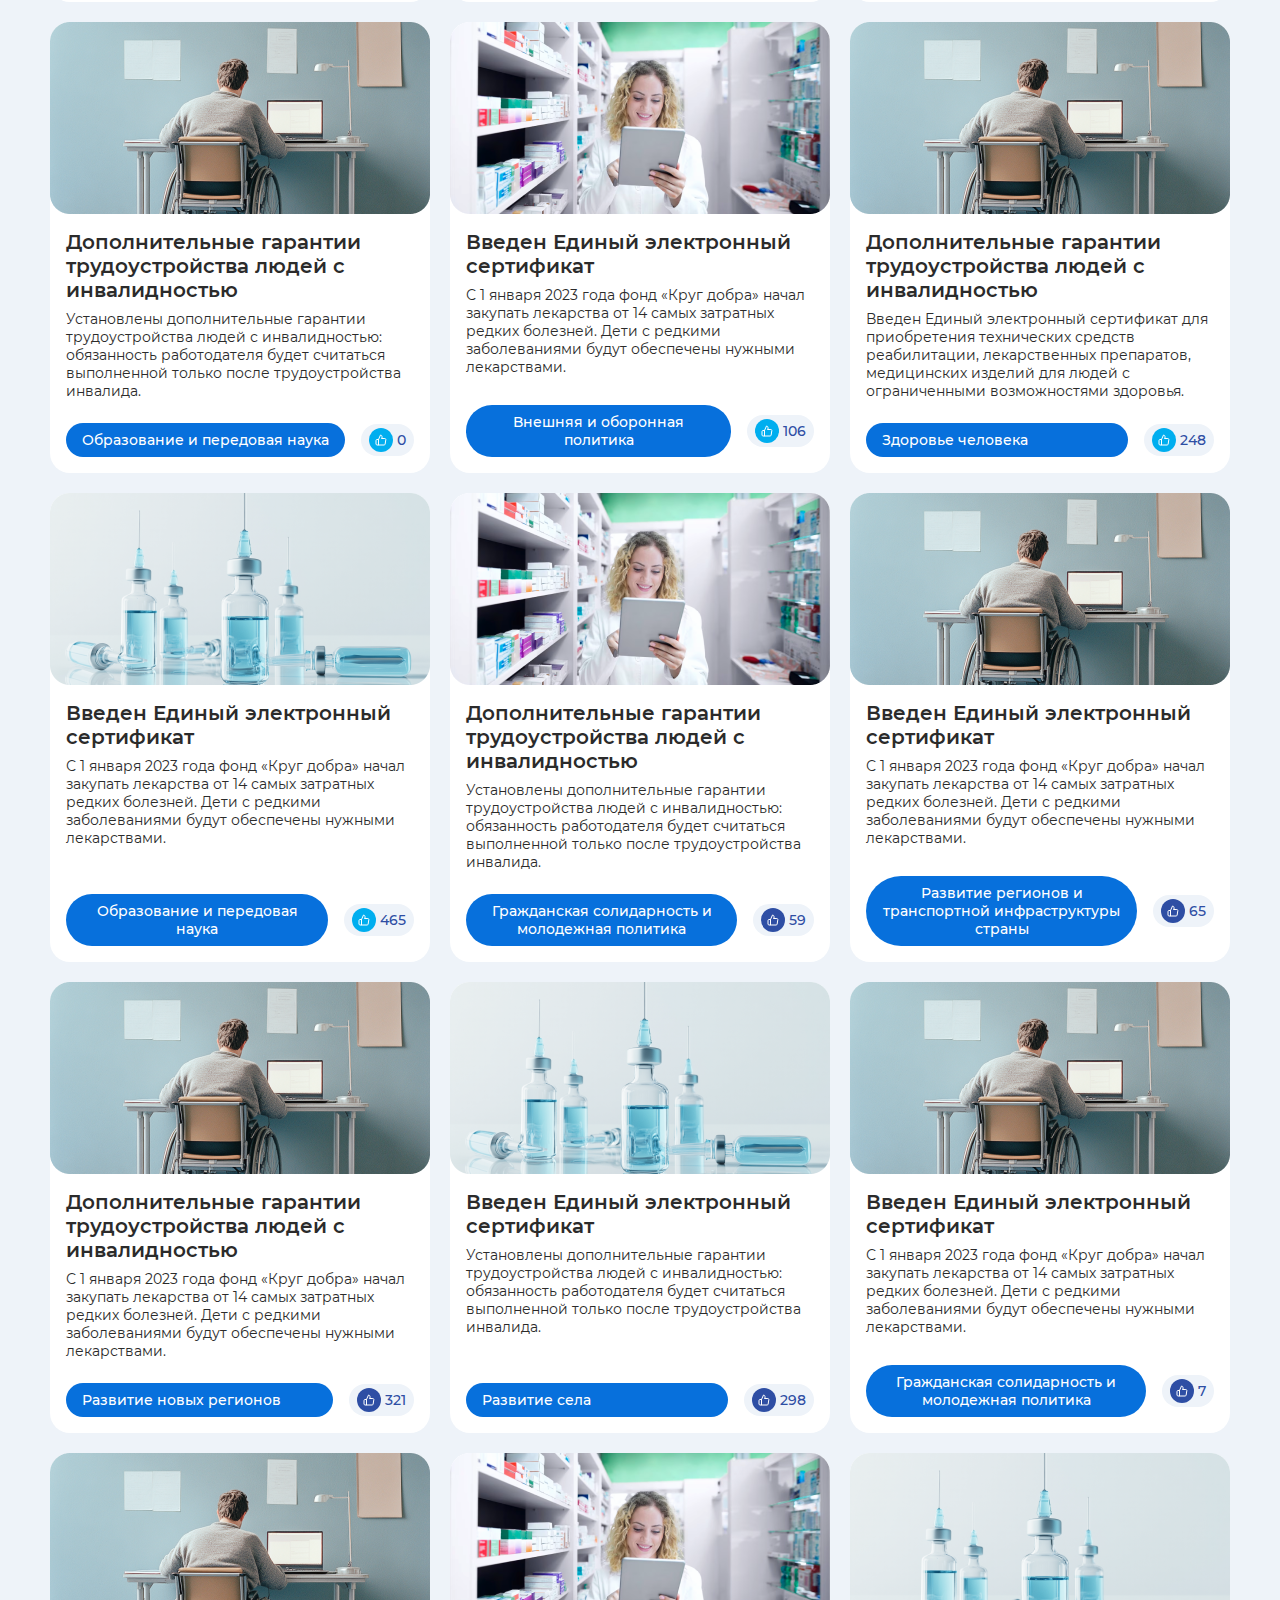
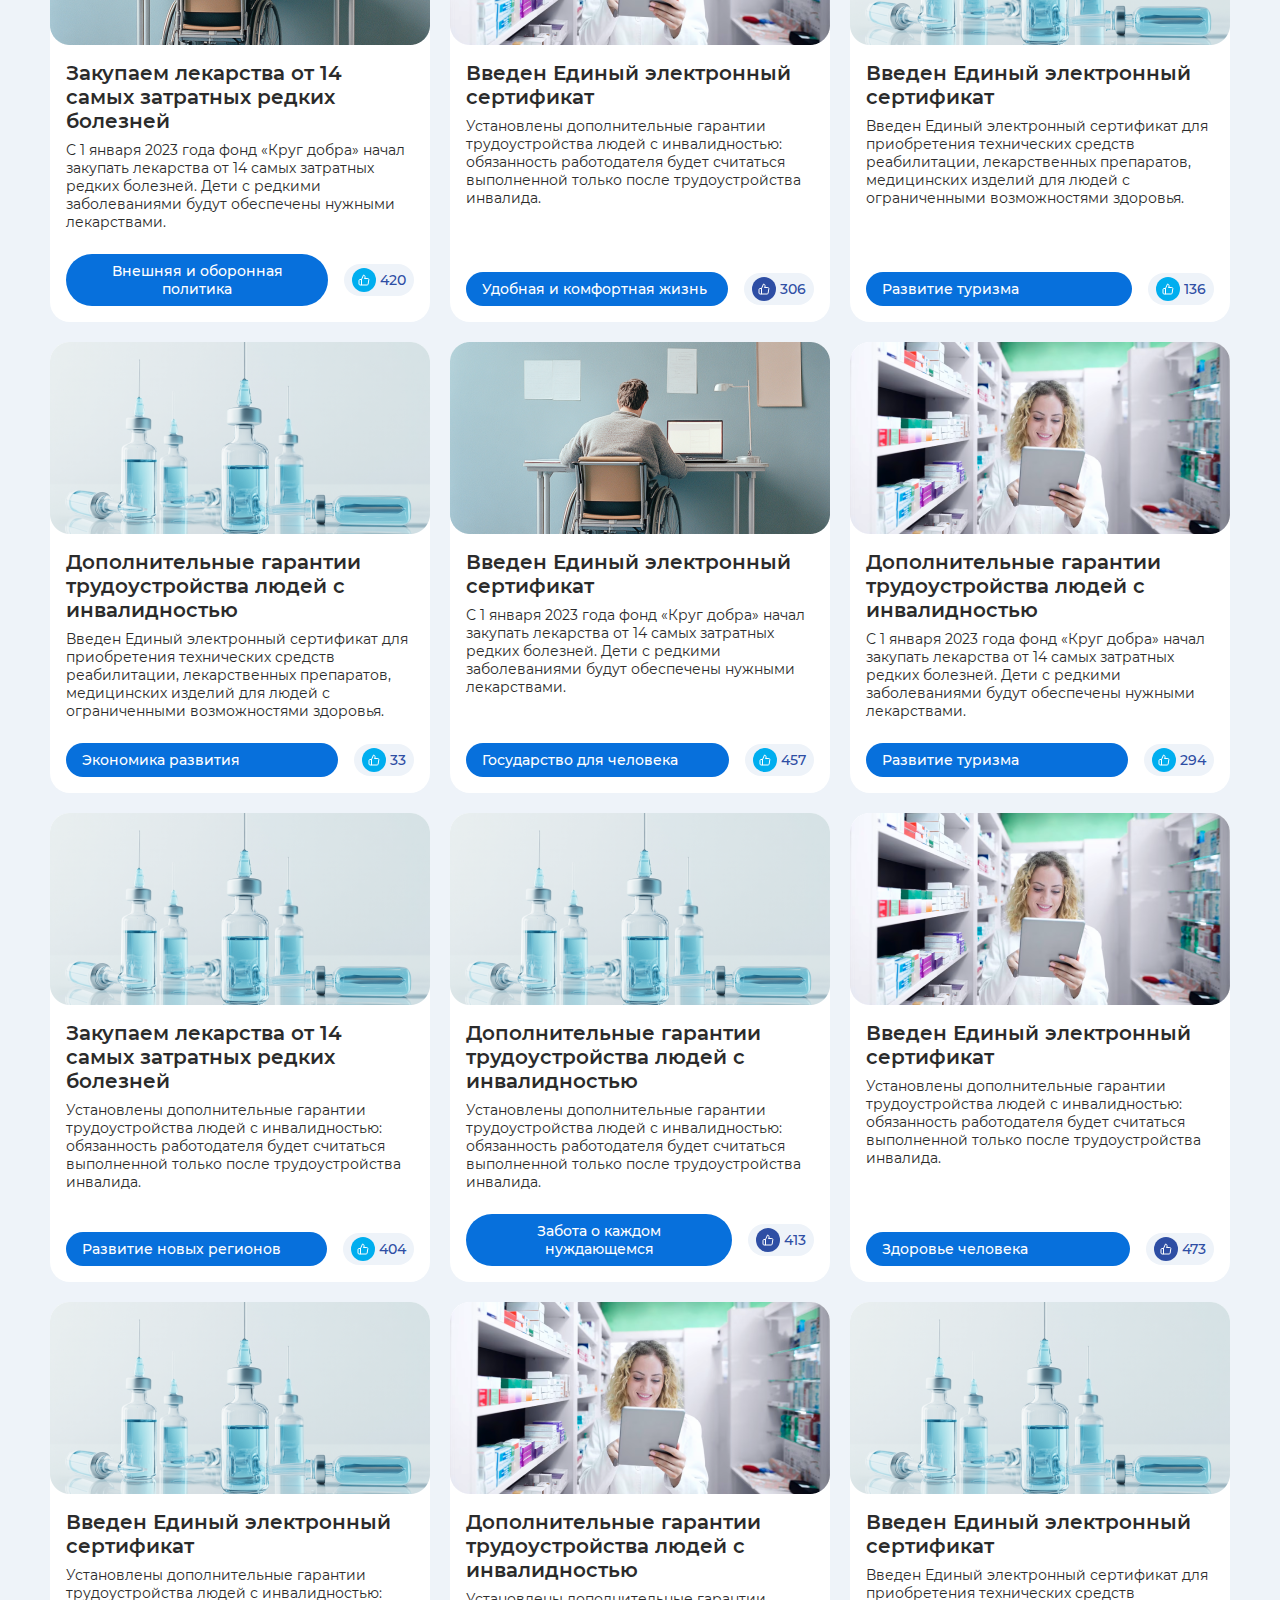
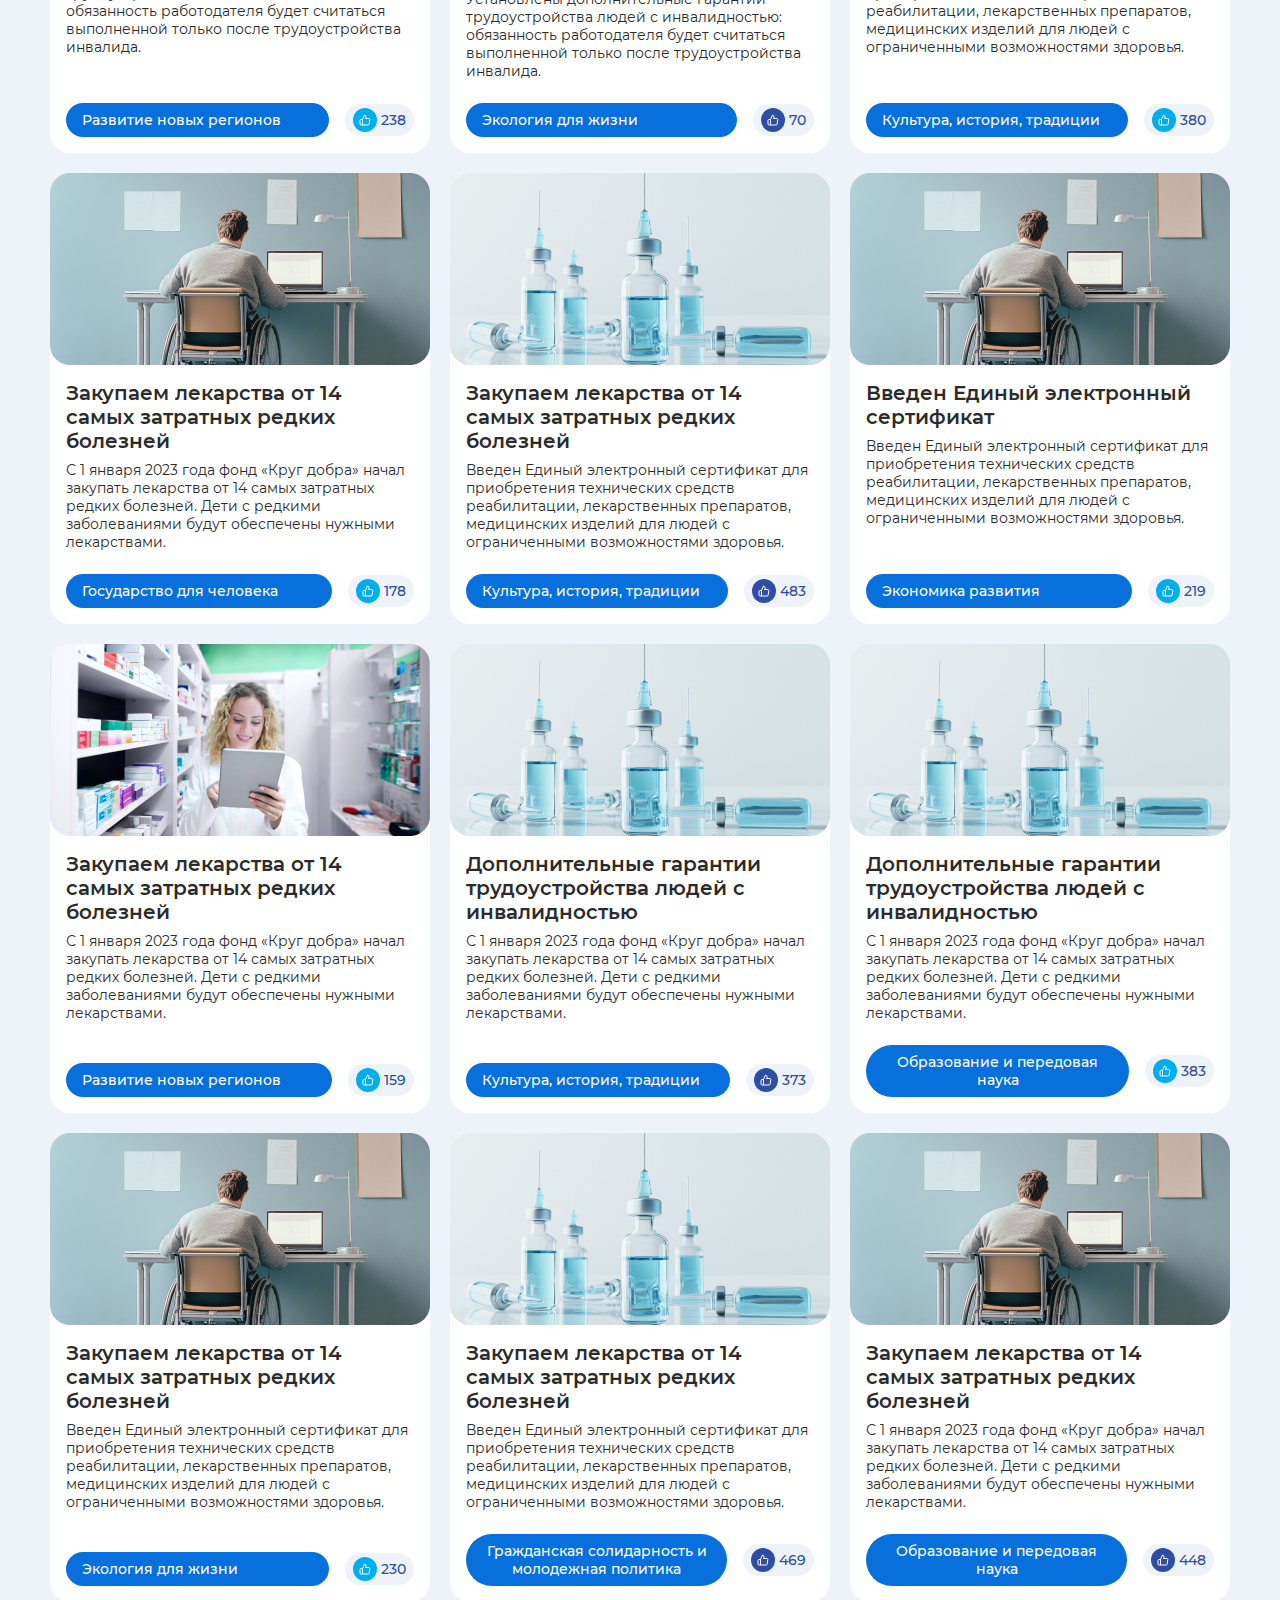
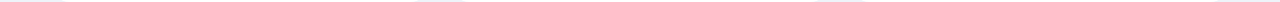
==== commit f01a06ac: "last" ====
--- a/index.html
+++ b/index.html
@@ -5,6 +5,7 @@
     <meta charset="UTF-8">
     <meta name="viewport" content="width=device-width, initial-scale=1.0">
     <title>Тест Морозов</title>
+    <link rel="stylesheet" href="./css/choices.min.css">
     <link rel="stylesheet" href="./css/style.css">
     <script type="application/ld+json">
         {
@@ -13,6 +14,7 @@
             "itemListElement": []
         }
         </script>
+    <script defer src="./js/choices.min.js"></script>
     <script type="module" defer src="./js/script.js"></script>
 </head>
 
@@ -74,18 +76,18 @@
         </section>
         <section class="achievements">
             <div class="achievements__content container">
-                    <select class="achievements__select" id="filter">
-                        <option value="">Приоритеты</option>
-                    </select>
-                    <div id="tags"></div>
-                    <div class="achievements__filter-content">
-                    </div>
-                    <h2 class="achievements__heading-h2">
-                        Достижения
-                    </h2>
-                    <ul class="achievements__list" id="cardsList">
-                    </ul>
+                <select class="achievements__select" id="filter">
+                    <option value="">Приоритеты</option>
+                </select>
+                <div id="tags"></div>
+                <div class="achievements__filter-content">
                 </div>
+                <h2 class="achievements__heading-h2">
+                    Достижения
+                </h2>
+                <ul class="achievements__list" id="cardsList">
+                </ul>
+            </div>
         </section>
     </main>
 
--- a/css/choices.min.css
+++ b/css/choices.min.css
@@ -0,0 +1 @@
+.choices{position:relative;margin-bottom:24px;font-size:16px}.choices:focus{outline:0}.choices:last-child{margin-bottom:0}.choices.is-disabled .choices__inner,.choices.is-disabled .choices__input{background-color:#eaeaea;cursor:not-allowed;-webkit-user-select:none;-ms-user-select:none;user-select:none}.choices.is-disabled .choices__item{cursor:not-allowed}.choices [hidden]{display:none!important}.choices[data-type*=select-one]{cursor:pointer}.choices[data-type*=select-one] .choices__inner{padding-bottom:7.5px}.choices[data-type*=select-one] .choices__input{display:block;width:100%;padding:10px;border-bottom:1px solid #ddd;background-color:#fff;margin:0}.choices[data-type*=select-one] .choices__button{background-image:url([data-uri]);padding:0;background-size:8px;position:absolute;top:50%;right:0;margin-top:-10px;margin-right:25px;height:20px;width:20px;border-radius:10em;opacity:.5}.choices[data-type*=select-one] .choices__button:focus,.choices[data-type*=select-one] .choices__button:hover{opacity:1}.choices[data-type*=select-one] .choices__button:focus{box-shadow:0 0 0 2px #00bcd4}.choices[data-type*=select-one] .choices__item[data-value=''] .choices__button{display:none}.choices[data-type*=select-one]:after{content:'';height:0;width:0;border-style:solid;border-color:#333 transparent transparent;border-width:5px;position:absolute;right:11.5px;top:50%;margin-top:-2.5px;pointer-events:none}.choices[data-type*=select-one].is-open:after{border-color:transparent transparent #333;margin-top:-7.5px}.choices[data-type*=select-one][dir=rtl]:after{left:11.5px;right:auto}.choices[data-type*=select-one][dir=rtl] .choices__button{right:auto;left:0;margin-left:25px;margin-right:0}.choices[data-type*=select-multiple] .choices__inner,.choices[data-type*=text] .choices__inner{cursor:text}.choices[data-type*=select-multiple] .choices__button,.choices[data-type*=text] .choices__button{position:relative;display:inline-block;margin:0 -4px 0 8px;padding-left:16px;border-left:1px solid #008fa1;background-image:url([data-uri]);background-size:8px;width:8px;line-height:1;opacity:.75;border-radius:0}.choices[data-type*=select-multiple] .choices__button:focus,.choices[data-type*=select-multiple] .choices__button:hover,.choices[data-type*=text] .choices__button:focus,.choices[data-type*=text] .choices__button:hover{opacity:1}.choices__inner{display:inline-block;vertical-align:top;width:100%;background-color:#f9f9f9;padding:7.5px 7.5px 3.75px;border:1px solid #ddd;border-radius:2.5px;font-size:14px;min-height:44px;overflow:hidden}.is-focused .choices__inner,.is-open .choices__inner{border-color:#b7b7b7}.is-open .choices__inner{border-radius:2.5px 2.5px 0 0}.is-flipped.is-open .choices__inner{border-radius:0 0 2.5px 2.5px}.choices__list{margin:0;padding-left:0;list-style:none}.choices__list--single{display:inline-block;padding:4px 16px 4px 4px;width:100%}[dir=rtl] .choices__list--single{padding-right:4px;padding-left:16px}.choices__list--single .choices__item{width:100%}.choices__list--multiple{display:inline}.choices__list--multiple .choices__item{display:inline-block;vertical-align:middle;border-radius:20px;padding:4px 10px;font-size:12px;font-weight:500;margin-right:3.75px;margin-bottom:3.75px;background-color:#00bcd4;border:1px solid #00a5bb;color:#fff;word-break:break-all;box-sizing:border-box}.choices__list--multiple .choices__item[data-deletable]{padding-right:5px}[dir=rtl] .choices__list--multiple .choices__item{margin-right:0;margin-left:3.75px}.choices__list--multiple .choices__item.is-highlighted{background-color:#00a5bb;border:1px solid #008fa1}.is-disabled .choices__list--multiple .choices__item{background-color:#aaa;border:1px solid #919191}.choices__list--dropdown{visibility:hidden;z-index:1;position:absolute;width:100%;background-color:#fff;border:1px solid #ddd;top:100%;margin-top:-1px;border-bottom-left-radius:2.5px;border-bottom-right-radius:2.5px;overflow:hidden;word-break:break-all;will-change:visibility}.choices__list--dropdown.is-active{visibility:visible}.is-open .choices__list--dropdown{border-color:#b7b7b7}.is-flipped .choices__list--dropdown{top:auto;bottom:100%;margin-top:0;margin-bottom:-1px;border-radius:.25rem .25rem 0 0}.choices__list--dropdown .choices__list{position:relative;max-height:300px;overflow:auto;-webkit-overflow-scrolling:touch;will-change:scroll-position}.choices__list--dropdown .choices__item{position:relative;padding:10px;font-size:14px}[dir=rtl] .choices__list--dropdown .choices__item{text-align:right}@media (min-width:640px){.choices__list--dropdown .choices__item--selectable{padding-right:100px}.choices__list--dropdown .choices__item--selectable:after{content:attr(data-select-text);font-size:12px;opacity:0;position:absolute;right:10px;top:50%;transform:translateY(-50%)}[dir=rtl] .choices__list--dropdown .choices__item--selectable{text-align:right;padding-left:100px;padding-right:10px}[dir=rtl] .choices__list--dropdown .choices__item--selectable:after{right:auto;left:10px}}.choices__list--dropdown .choices__item--selectable.is-highlighted{background-color:#f2f2f2}.choices__list--dropdown .choices__item--selectable.is-highlighted:after{opacity:.5}.choices__item{cursor:default}.choices__item--selectable{cursor:pointer}.choices__item--disabled{cursor:not-allowed;-webkit-user-select:none;-ms-user-select:none;user-select:none;opacity:.5}.choices__heading{font-weight:600;font-size:12px;padding:10px;border-bottom:1px solid #f7f7f7;color:gray}.choices__button{text-indent:-9999px;-webkit-appearance:none;-moz-appearance:none;appearance:none;border:0;background-color:transparent;background-repeat:no-repeat;background-position:center;cursor:pointer}.choices__button:focus,.choices__input:focus{outline:0}.choices__input{display:inline-block;vertical-align:baseline;background-color:#f9f9f9;font-size:14px;margin-bottom:5px;border:0;border-radius:0;max-width:100%;padding:4px 0 4px 2px}[dir=rtl] .choices__input{padding-right:2px;padding-left:0}.choices__placeholder{opacity:.5}--- a/css/style.css
+++ b/css/style.css
@@ -14,6 +14,7 @@
   --blue-EF: #00aeef;
   --blue-DC: #0770dc;
   --dark-2B: #2b2b2b;
+  --dark-32: #323232;
   --grey-F9: #EEF3F9;
   --grey-B5: #b5b5b5;
   /* UI */
@@ -385,4 +386,45 @@
   line-height: normal;
   font-size: 14px;
   color: var(--blue-A4);
+}
+
+/* select */
+.choices__placeholder {
+  opacity: 1;
+}
+.choices[data-type*=select-one] {
+  display: inline-flex;
+}
+.choices__inner {
+  display: inline-flex;
+  width: inherit;
+  padding: 8px 16px;
+  border-radius: 100px;
+  border: none;
+}
+.choices__list--single {
+  font-family: var(--font-MontserratMedium), var(--font-standart);
+  font-weight: 500;
+  line-height: normal;
+  font-size: 14px;
+  text-align: center;
+  color: var(--dark-32);
+}
+.choices__list--dropdown {
+  width: 340px;
+  visibility: visible;
+  padding: 16px 8px;
+  border-radius: 16px;
+  box-shadow: 0 4px 10px 0 rgba(0, 0, 0, 0.1);
+  background: #fff;
+}
+.choices__list .choices__item {
+  font-family: var(--font-MontserratMedium), var(--font-standart);
+  font-weight: 500;
+  font-size: 14px;
+  text-align: center;
+  color: var(--dark-32);
+}
+.choices__list .choices__list {
+  max-height: inherit;
 }/*# sourceMappingURL=style.css.map */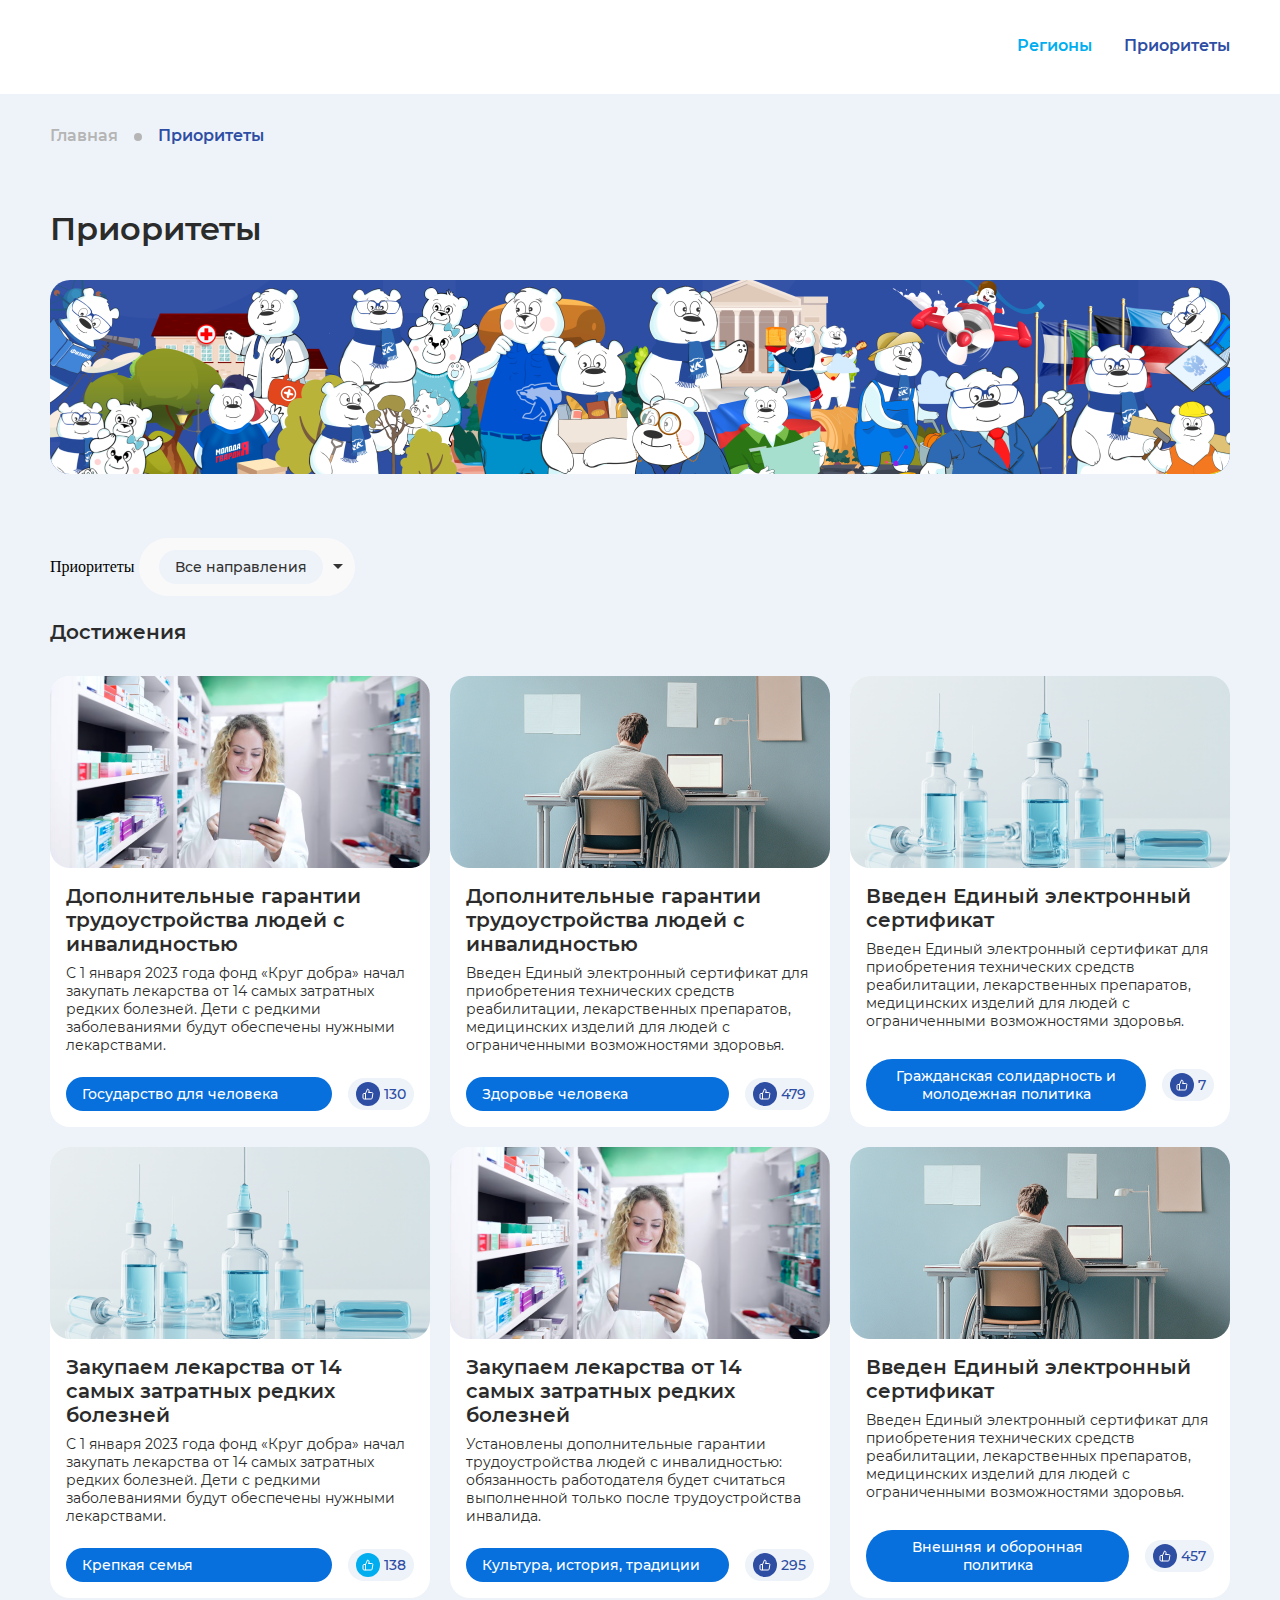
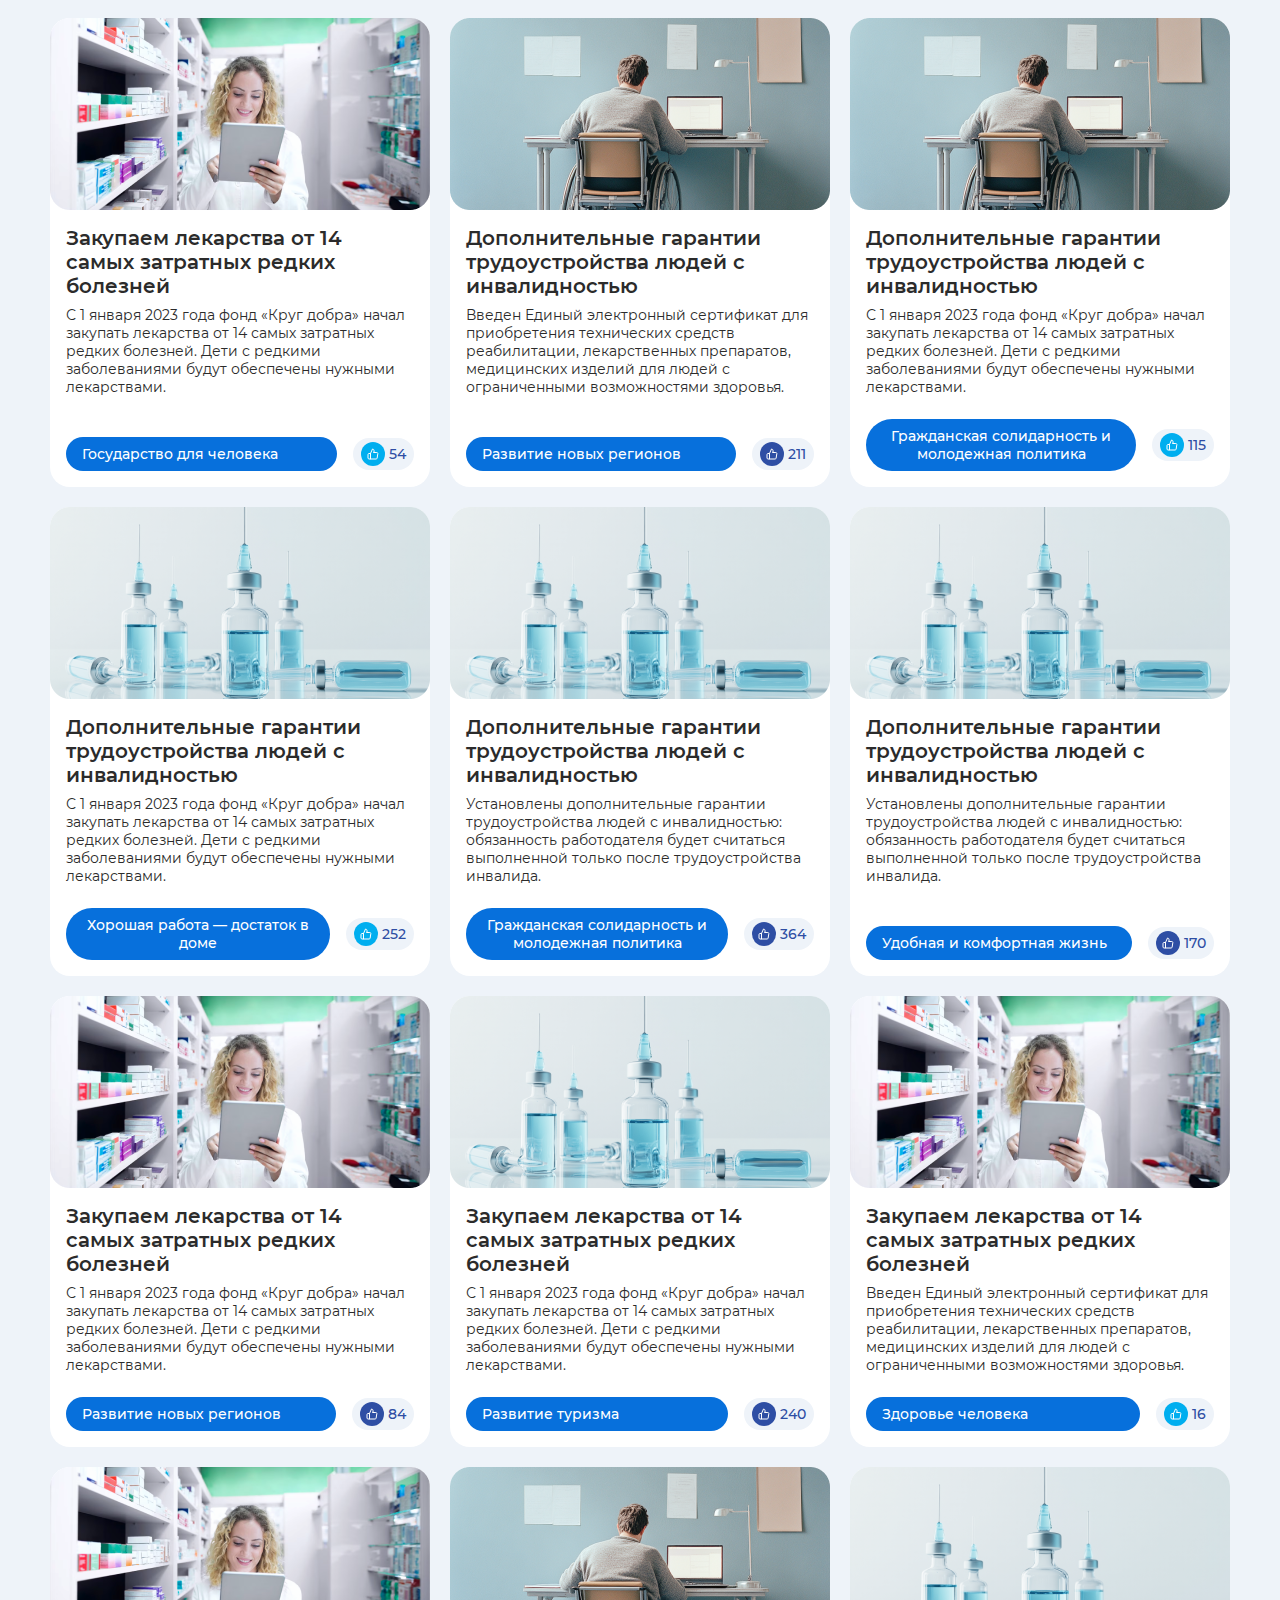
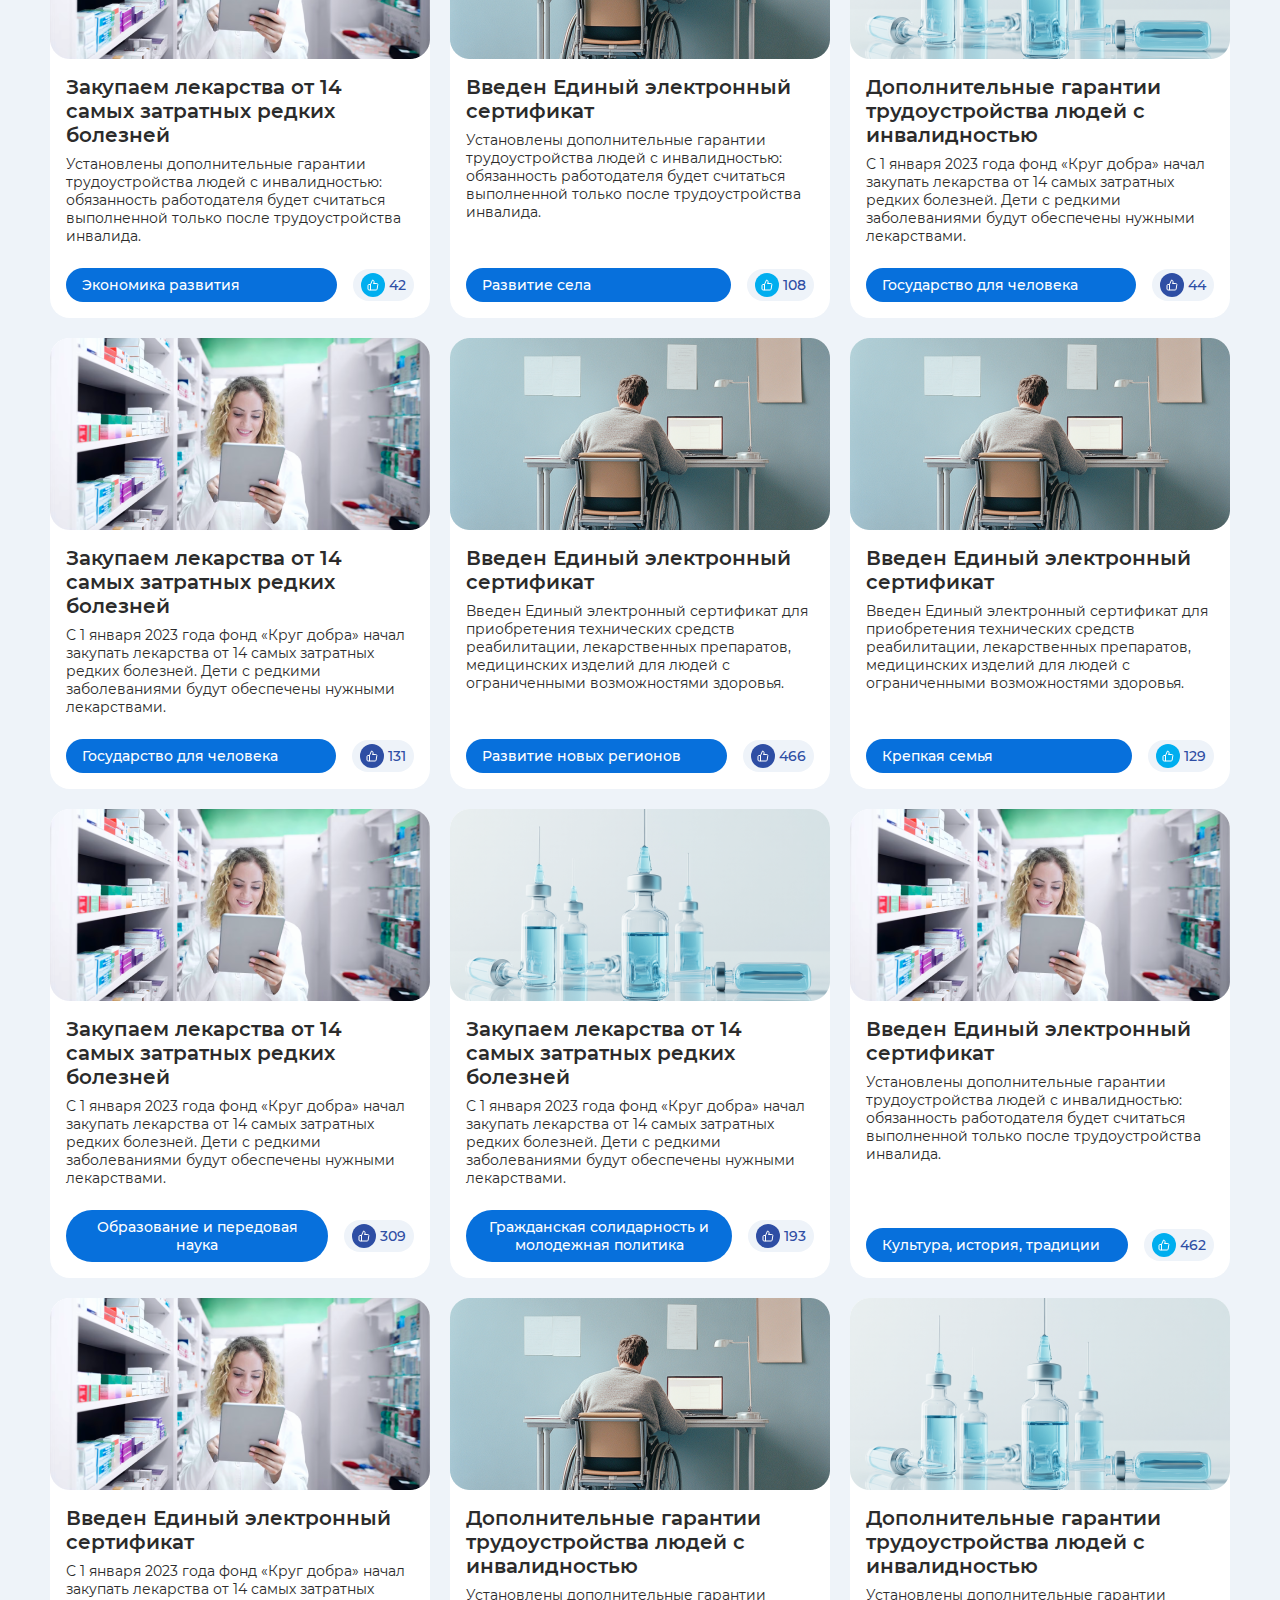
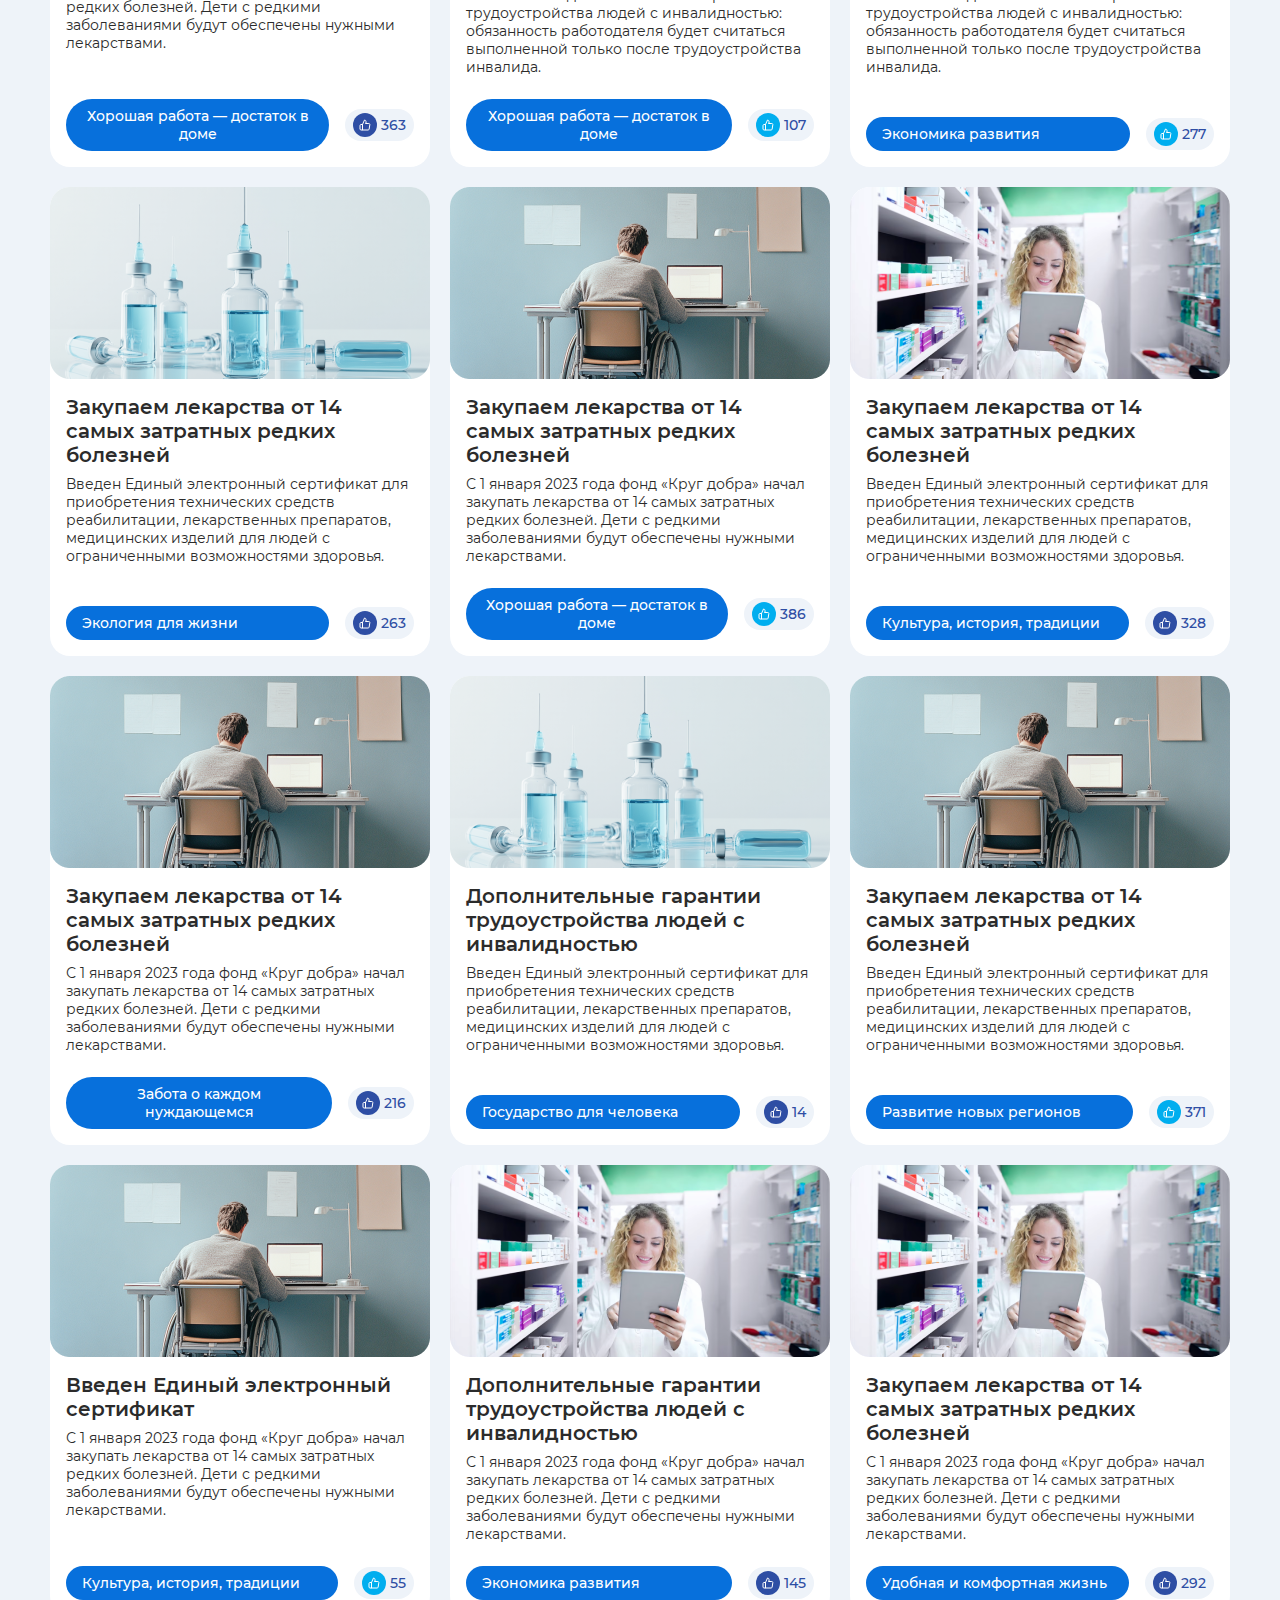
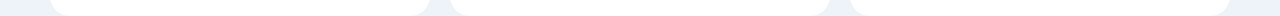
==== commit e65c833d: "last" ====
--- a/index.html
+++ b/index.html
@@ -76,8 +76,9 @@
         </section>
         <section class="achievements">
             <div class="achievements__content container">
+                <label class="achievements__label" for="filter">Приоритеты</label>
                 <select class="achievements__select" id="filter">
-                    <option value="">Приоритеты</option>
+                    <option value="">Все направления</option>
                 </select>
                 <div id="tags"></div>
                 <div class="achievements__filter-content">
--- a/css/style.css
+++ b/css/style.css
@@ -402,6 +402,14 @@
   border-radius: 100px;
   border: none;
 }
+.choices__list {
+  display: flex;
+  flex-direction: row;
+  align-items: flex-start;
+  justify-content: flex-start;
+  flex-wrap: wrap;
+  gap: 8px;
+}
 .choices__list--single {
   font-family: var(--font-MontserratMedium), var(--font-standart);
   font-weight: 500;
@@ -412,18 +420,27 @@
 }
 .choices__list--dropdown {
   width: 340px;
-  visibility: visible;
   padding: 16px 8px;
   border-radius: 16px;
   box-shadow: 0 4px 10px 0 rgba(0, 0, 0, 0.1);
   background: #fff;
 }
 .choices__list .choices__item {
+  display: inline-flex;
+  padding: 8px 16px;
   font-family: var(--font-MontserratMedium), var(--font-standart);
   font-weight: 500;
   font-size: 14px;
   text-align: center;
   color: var(--dark-32);
+  border-radius: 100px;
+  background-color: var(--grey-F9);
+  overflow-wrap: break-word;
+  word-break: break-word;
+}
+.choices__list .choices__item--selectable.is-highlighted {
+  color: var(--white);
+  background-color: var(--blue-DC);
 }
 .choices__list .choices__list {
   max-height: inherit;
